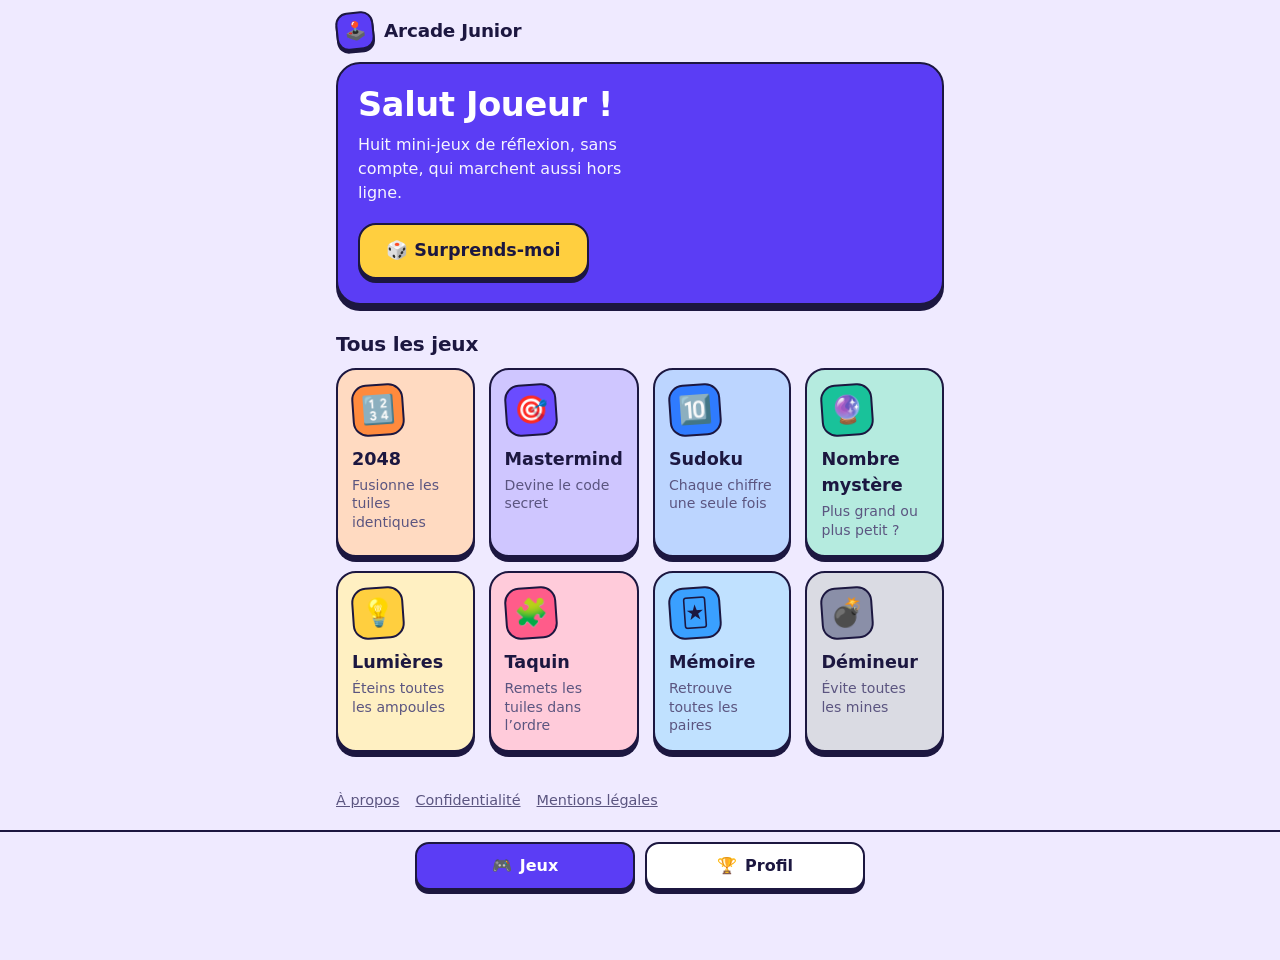
==== index.html @ b3944a96 "init" ====
<!doctype html>
<html lang="fr">
<head>
  <meta charset="utf-8">
  <meta name="viewport" content="width=device-width, initial-scale=1, viewport-fit=cover">
  <title>Arcade Junior - mini-jeux de réflexion</title>
  <meta name="description" content="Arcade Junior : 2048, Mastermind, Sudoku, Démineur et d'autres mini-jeux de réflexion à jouer sur téléphone, sans compte, sans pub et hors ligne.">
  <meta http-equiv="Content-Security-Policy" content="default-src 'self'; img-src 'self' data:; base-uri 'none'; form-action 'none'; object-src 'none'">
  <meta name="theme-color" content="#efeaff" media="(prefers-color-scheme: light)">
  <meta name="theme-color" content="#15122a" media="(prefers-color-scheme: dark)">
  <meta name="apple-mobile-web-app-capable" content="yes">
  <meta name="apple-mobile-web-app-title" content="Arcade Junior">
  <meta property="og:title" content="Arcade Junior">
  <meta property="og:description" content="Mini-jeux de réflexion à jouer sur téléphone, sans compte et hors ligne.">
  <meta property="og:type" content="website">
  <link rel="manifest" href="manifest.webmanifest">
  <link rel="icon" href="icons/icon.svg" type="image/svg+xml">
  <link rel="apple-touch-icon" href="icons/apple-touch-icon.png">
  <link rel="stylesheet" href="css/style.css">
  <script src="js/theme.js"></script>
</head>
<body>
  <header class="site-header">
    <a class="brand" href="#/" aria-label="Arcade Junior, accueil">
      <span class="brand-mark" aria-hidden="true">🕹️</span>
      <span>Arcade Junior</span>
    </a>
  </header>

  <main id="app" tabindex="-1">
    <noscript><p class="noscript">Arcade Junior a besoin de JavaScript pour fonctionner.</p></noscript>
  </main>

  <footer class="site-footer">
    <ul>
      <li><a href="about.html">À propos</a></li>
      <li><a href="privacy.html">Confidentialité</a></li>
      <li><a href="legal.html">Mentions légales</a></li>
    </ul>
    <p>Sans compte, sans pub, sans suivi. Licence MIT.</p>
  </footer>

  <nav class="tabbar" aria-label="Navigation principale">
    <a href="#/" data-tab="jeux"><span aria-hidden="true">🎮</span> Jeux</a>
    <a href="#/profil" data-tab="profil"><span aria-hidden="true">🏆</span> Profil</a>
  </nav>

  <script type="module" src="js/app.js"></script>
</body>
</html>
---- css/style.css ----
/* Arcade Junior — boîte de jeux de poche.
   Parti pris : tuiles « jouet » aux contours épais et à l'ombre pleine décalée, qui s'enfoncent quand on appuie.
   Chaque jeu porte sa couleur (--c). Polices système uniquement : aucune requête externe. */

:root {
  --bg: #efeaff;
  --surface: #ffffff;
  --surface-2: #e4ddff;
  --ink: #1c1740;
  --muted: #5b5580;
  --line: #1c1740;
  --grape: #5b3df5;
  --on-grape: #ffffff;
  --danger: #e5384f;
  --sun: #ffcf3f;
  --good: #19a97f;
  --shadow: 0 4px 0 var(--line);
  --radius: 16px;
  --font: ui-rounded, "SF Pro Rounded", "Nunito", "Segoe UI Variable Display", "Trebuchet MS", system-ui, sans-serif;
  --board: min(calc(100vw - 32px), 440px);
  color-scheme: light;
}

@media (prefers-color-scheme: dark) {
  :root:not([data-theme="light"]) {
    --bg: #15122a;
    --surface: #221d44;
    --surface-2: #2d2758;
    --ink: #f4f1ff;
    --muted: #a9a3cf;
    --line: #07061a;
    --grape: #8a72ff;
    --on-grape: #120d36;
    --danger: #ff6b7f;
    color-scheme: dark;
  }
}
:root[data-theme="dark"] {
  --bg: #15122a;
  --surface: #221d44;
  --surface-2: #2d2758;
  --ink: #f4f1ff;
  --muted: #a9a3cf;
  --line: #07061a;
  --grape: #8a72ff;
  --on-grape: #120d36;
  --danger: #ff6b7f;
  color-scheme: dark;
}

*, *::before, *::after { box-sizing: border-box; }
html { -webkit-text-size-adjust: 100%; }
body {
  margin: 0;
  min-height: 100vh;
  min-height: 100dvh;
  background: var(--bg);
  color: var(--ink);
  font: 500 1rem/1.5 var(--font);
  -webkit-tap-highlight-color: transparent;
  padding-bottom: calc(76px + env(safe-area-inset-bottom));
}
h1, h2, h3 { font-weight: 800; line-height: 1.15; letter-spacing: -0.01em; margin: 0; }
h1 { font-size: 1.9rem; }
h2 { font-size: 1.25rem; }
p { margin: 0 0 0.75rem; }
a { color: inherit; }
button { font: inherit; color: inherit; cursor: pointer; touch-action: manipulation; }
button:disabled { opacity: 0.45; cursor: default; }
:focus-visible { outline: 3px solid var(--grape); outline-offset: 2px; }
.muted { color: var(--muted); }
[hidden] { display: none !important; }

main { width: min(100%, 640px); margin: 0 auto; padding: 8px 16px 24px; display: grid; gap: 28px; }

/* ---------- Entête, pied de page, barre d'onglets ---------- */

.site-header { width: min(100%, 640px); margin: 0 auto; padding: calc(12px + env(safe-area-inset-top)) 16px 4px; display: flex; align-items: center; justify-content: space-between; gap: 12px; }
.brand { display: inline-flex; align-items: center; gap: 10px; text-decoration: none; font-weight: 800; font-size: 1.15rem; letter-spacing: -0.01em; }
.brand-mark { display: grid; place-items: center; width: 38px; height: 38px; border: 2.5px solid var(--line); border-radius: 12px; background: var(--grape); color: var(--on-grape); box-shadow: 0 3px 0 var(--line); font-size: 1.1rem; transform: rotate(-6deg); }
.back-link { font-weight: 700; text-decoration: none; padding: 8px 4px; }

.site-footer { width: min(100%, 640px); margin: 0 auto; padding: 8px 16px 24px; color: var(--muted); font-size: 0.9rem; }
.site-footer ul { list-style: none; margin: 0 0 8px; padding: 0; display: flex; flex-wrap: wrap; gap: 4px 16px; }
.site-footer a { padding: 6px 0; display: inline-block; }

.tabbar { position: fixed; left: 0; right: 0; bottom: 0; z-index: 5; display: flex; justify-content: center; gap: 10px; padding: 10px 16px calc(10px + env(safe-area-inset-bottom)); background: var(--bg); border-top: 2.5px solid var(--line); }
.tabbar a { flex: 1; max-width: 220px; display: flex; align-items: center; justify-content: center; gap: 8px; padding: 10px 12px; border: 2.5px solid var(--line); border-radius: 14px; background: var(--surface); box-shadow: var(--shadow); font-weight: 800; text-decoration: none; transition: transform 0.08s, box-shadow 0.08s; }
.tabbar a.on { background: var(--grape); color: var(--on-grape); }
.tabbar a:active { transform: translateY(4px); box-shadow: 0 0 0 var(--line); }

body.playing { padding-bottom: 24px; }
body.playing .site-header, body.playing .site-footer, body.playing .tabbar { display: none; }
body.playing main { padding-top: 0; }

/* ---------- Boutons ---------- */

.btn { display: inline-flex; align-items: center; justify-content: center; gap: 8px; min-height: 46px; padding: 10px 18px; border: 2.5px solid var(--line); border-radius: 14px; background: var(--surface); color: var(--ink); font-weight: 800; text-decoration: none; box-shadow: var(--shadow); transition: transform 0.08s, box-shadow 0.08s; }
.btn:active:not(:disabled) { transform: translateY(4px); box-shadow: 0 0 0 var(--line); }
.btn-primary { background: var(--grape); color: var(--on-grape); }
.btn-danger { background: var(--danger); color: #fff; }
:root[data-theme="dark"] .btn-danger { color: #1d0610; }
.btn-big { min-height: 56px; padding: 12px 26px; font-size: 1.1rem; border-radius: 18px; }
.btn-row { display: flex; flex-wrap: wrap; gap: 10px; margin-top: 14px; }
.icon-btn { display: grid; place-items: center; width: 44px; height: 44px; flex: none; border: 2.5px solid var(--line); border-radius: 12px; background: var(--surface); box-shadow: 0 3px 0 var(--line); font-size: 1.15rem; font-weight: 800; text-decoration: none; transition: transform 0.08s, box-shadow 0.08s; }
.icon-btn:active { transform: translateY(3px); box-shadow: none; }

.notice { margin: 0; padding: 12px 14px; border: 2.5px solid var(--line); border-radius: var(--radius); background: var(--sun); color: #1c1740; font-weight: 700; }

.section-head { display: flex; align-items: baseline; justify-content: space-between; gap: 12px; margin-bottom: 12px; }

/* ---------- Accueil ---------- */

.hero { padding: 22px 20px 24px; border: 2.5px solid var(--line); border-radius: 24px; background: var(--grape); color: var(--on-grape); box-shadow: 0 6px 0 var(--line); }
.hero h1 { font-size: 2.1rem; margin-bottom: 8px; }
.hero p { max-width: 30ch; margin-bottom: 18px; opacity: 0.95; }
.hero .btn-primary { background: var(--sun); color: #1c1740; }

.games { display: grid; grid-template-columns: repeat(2, 1fr); gap: 14px; }
.game-card { position: relative; display: flex; flex-direction: column; align-items: flex-start; gap: 4px; padding: 14px 14px 16px; min-height: 148px; text-align: left; border: 2.5px solid var(--line); border-radius: 20px; background: color-mix(in srgb, var(--c) 32%, var(--surface)); box-shadow: 0 5px 0 var(--line); transition: transform 0.08s, box-shadow 0.08s; }
.game-card:active { transform: translateY(5px); box-shadow: 0 0 0 var(--line); }
.game-emoji { display: grid; place-items: center; width: 52px; height: 52px; margin-bottom: 6px; border: 2.5px solid var(--line); border-radius: 15px; background: var(--c); font-size: 1.7rem; transform: rotate(-4deg); }
.game-card strong { font-size: 1.1rem; font-weight: 800; }
.game-tag { font-size: 0.88rem; line-height: 1.3; color: var(--muted); }
.game-badge { position: absolute; top: 10px; right: 10px; padding: 2px 9px; border: 2px solid var(--line); border-radius: 99px; background: var(--surface); font-size: 0.75rem; font-weight: 800; }

.sessions { list-style: none; margin: 0; padding: 0; display: grid; gap: 12px; }
.session { display: flex; align-items: stretch; gap: 10px; }
.session-main { flex: 1; min-width: 0; display: flex; align-items: center; gap: 12px; padding: 10px 14px 10px 10px; border: 2.5px solid var(--line); border-radius: 18px; background: color-mix(in srgb, var(--c) 32%, var(--surface)); box-shadow: var(--shadow); text-decoration: none; transition: transform 0.08s, box-shadow 0.08s; }
.session-main:active { transform: translateY(4px); box-shadow: none; }
.session-emoji { display: grid; place-items: center; flex: none; width: 44px; height: 44px; border: 2.5px solid var(--line); border-radius: 13px; background: var(--c); font-size: 1.4rem; }
.session-text { display: flex; flex-direction: column; min-width: 0; line-height: 1.25; }
.session-text span { font-size: 0.85rem; color: var(--muted); }
.session-go { margin-left: auto; font-weight: 800; font-size: 0.9rem; }
.session > .icon-btn { align-self: center; }

/* ---------- Partie ---------- */

.topbar { position: sticky; top: 0; z-index: 4; display: flex; align-items: center; gap: 10px; margin: 0 -16px; padding: calc(10px + env(safe-area-inset-top)) 16px 10px; background: var(--bg); }
.topbar-title { flex: 1; min-width: 0; display: flex; flex-direction: column; line-height: 1.2; }
.topbar-title strong { font-size: 1.1rem; font-weight: 800; }
.topbar-title span { font-size: 0.82rem; color: var(--muted); }
.timer { font-variant-numeric: tabular-nums; font-weight: 800; padding: 6px 10px; border: 2.5px solid var(--line); border-radius: 12px; background: var(--surface); }
.stage { display: flex; flex-direction: column; align-items: center; gap: 14px; padding-top: 6px; }

.hud { width: var(--board); display: flex; align-items: stretch; justify-content: space-between; gap: 10px; }
.hud-item { flex: 1; display: flex; flex-direction: column; padding: 6px 12px; border: 2.5px solid var(--line); border-radius: 14px; background: var(--surface); box-shadow: 0 3px 0 var(--line); line-height: 1.2; }
.hud-item span { font-size: 0.78rem; color: var(--muted); font-weight: 700; }
.hud-item strong { font-size: 1.3rem; font-weight: 800; font-variant-numeric: tabular-nums; }
.hud .btn { flex: 1; min-height: 0; box-shadow: 0 3px 0 var(--line); }

.key { min-height: 52px; border: 2.5px solid var(--line); border-radius: 14px; background: var(--surface); box-shadow: var(--shadow); font-size: 1.3rem; font-weight: 800; transition: transform 0.08s, box-shadow 0.08s; }
.key:active { transform: translateY(4px); box-shadow: none; }
.key-ok { background: var(--grape); color: var(--on-grape); }

/* 2048 */
.g2048 { display: flex; flex-direction: column; align-items: center; gap: 14px; touch-action: none; user-select: none; -webkit-user-select: none; width: 100%; padding-bottom: 24px; }
.g2048-board { width: var(--board); aspect-ratio: 1; display: grid; grid-template-columns: repeat(var(--n), 1fr); gap: 8px; padding: 8px; border: 2.5px solid var(--line); border-radius: 18px; background: var(--surface-2); box-shadow: 0 5px 0 var(--line); }
.cell2048 { display: grid; place-items: center; border-radius: 10px; background: color-mix(in srgb, var(--ink) 10%, transparent); font-weight: 800; color: #1c1740; font-size: calc(var(--board) / var(--n) * 0.36); font-variant-numeric: tabular-nums; }
.cell2048[data-len="3"] { font-size: calc(var(--board) / var(--n) * 0.3); }
.cell2048[data-len="4"] { font-size: calc(var(--board) / var(--n) * 0.24); }
.cell2048[data-len="5"] { font-size: calc(var(--board) / var(--n) * 0.19); }
.cell2048.has { background: hsl(calc(36 + var(--lvl) * 27) 88% calc(76% - var(--lvl) * 3.2%)); border: 2px solid var(--line); }
.cell2048.has[data-hi] { color: #fff; }
.cell2048.new { animation: pop 0.18s ease-out; }
.cell2048.merged { animation: bump 0.18s ease-out; }
@keyframes pop { from { transform: scale(0.4); } to { transform: scale(1); } }
@keyframes bump { 50% { transform: scale(1.14); } }

/* Mastermind */
.mm { width: min(100%, 440px); display: flex; flex-direction: column; gap: 12px; padding-bottom: 16px; }
.mm-board { display: flex; flex-direction: column; gap: 6px; max-height: calc(100dvh - 300px); min-height: 220px; overflow-y: auto; padding: 8px; border: 2.5px solid var(--line); border-radius: 18px; background: var(--surface-2); }
.mm-row { display: flex; align-items: center; justify-content: space-between; gap: 10px; padding: 4px 8px; border-radius: 12px; }
.mm-row.current { background: var(--surface); outline: 2.5px solid var(--line); }
.mm-secret { padding-bottom: 8px; margin-bottom: 4px; border-bottom: 2.5px dashed var(--muted); border-radius: 0; }
.mm-pegs { display: flex; gap: 8px; }
.peg, .peg-btn { display: grid; place-items: center; width: 38px; height: 38px; padding: 0; border: 2.5px solid var(--line); border-radius: 50%; font-size: 1.05rem; font-weight: 800; color: #1c1740; background: var(--surface); }
.peg.empty, .peg-btn.empty { background: transparent; border-style: dashed; border-color: var(--muted); }
.peg.hidden { background: var(--ink); color: var(--bg); border-color: var(--line); }
.mm-palette { display: flex; flex-wrap: wrap; justify-content: center; gap: 10px; }
.mm-palette .peg-btn { width: 48px; height: 48px; box-shadow: 0 3px 0 var(--line); font-size: 1.25rem; transition: transform 0.08s, box-shadow 0.08s; }
.mm-palette .peg-btn:active { transform: translateY(3px); box-shadow: none; }
.mm-actions { display: flex; gap: 10px; }
.mm-actions .btn-primary { flex: 1; }
.mm-fb { display: grid; grid-template-columns: repeat(var(--cols), 11px); gap: 4px; }
.mm-fb-spacer { width: 1px; }
.mm-fb i { width: 11px; height: 11px; border-radius: 50%; border: 2px solid var(--muted); }
.mm-fb i.b { background: var(--ink); border-color: var(--ink); }
.mm-fb i.w { background: transparent; border-color: var(--ink); }
.c0 { background: #ff5a5a; } .c1 { background: #ffb938; } .c2 { background: #3ad67c; } .c3 { background: #3aa4ff; }
.c4 { background: #b66bff; } .c5 { background: #ff7fc0; } .c6 { background: #2fdbdb; } .c7 { background: #b8916a; }

/* Nombre mystère */
.nb { width: min(100%, 360px); display: flex; flex-direction: column; align-items: center; gap: 12px; padding-bottom: 16px; }
.nb-range { text-align: center; line-height: 1.3; }
.nb-range span { display: block; color: var(--muted); font-size: 0.9rem; }
.nb-range strong { font-size: 1.5rem; font-weight: 800; }
.nb-tries { display: flex; flex-wrap: wrap; justify-content: center; gap: 6px; }
.nb-tries i { width: 14px; height: 14px; border-radius: 50%; border: 2.5px solid var(--line); background: var(--sun); }
.nb-tries i.used { background: transparent; border-style: dashed; border-color: var(--muted); }
.nb-display { width: 100%; padding: 8px; text-align: center; font-size: 3.2rem; font-weight: 800; line-height: 1.1; font-variant-numeric: tabular-nums; border: 2.5px solid var(--line); border-radius: 18px; background: var(--surface); box-shadow: 0 5px 0 var(--line); }
.nb-display.empty { color: var(--muted); }
.nb-history { list-style: none; margin: 0; padding: 0; width: 100%; display: grid; gap: 6px; max-height: 130px; overflow-y: auto; }
.nb-history li { display: flex; justify-content: space-between; align-items: center; padding: 6px 12px; border: 2.5px solid var(--line); border-radius: 12px; background: var(--surface); font-weight: 700; }
.nb-history li.hit { background: var(--sun); color: #1c1740; }
.nb-pad { width: 100%; display: grid; grid-template-columns: repeat(3, 1fr); gap: 10px; }

/* Lumières */
.lo { display: flex; flex-direction: column; align-items: center; gap: 14px; width: 100%; padding-bottom: 24px; }
.lo-board { width: var(--board); aspect-ratio: 1; display: grid; grid-template-columns: repeat(var(--n), 1fr); gap: 8px; padding: 10px; border: 2.5px solid var(--line); border-radius: 18px; background: #261f52; box-shadow: 0 5px 0 var(--line); }
.bulb { border: 2.5px solid #0c0a22; border-radius: 50%; background: #3a3170; padding: 0; transition: background 0.12s, box-shadow 0.12s, transform 0.08s; }
.bulb:active { transform: scale(0.92); }
.bulb.on { background: var(--sun); border-color: #1c1740; box-shadow: 0 0 14px 2px rgba(255, 207, 63, 0.75); }

/* Taquin */
.tq { display: flex; flex-direction: column; align-items: center; gap: 14px; width: 100%; padding-bottom: 24px; }
.tq-board { position: relative; width: var(--board); aspect-ratio: 1; border: 2.5px solid var(--line); border-radius: 18px; background: var(--surface-2); box-shadow: 0 5px 0 var(--line); overflow: hidden; }
.tq-tile { position: absolute; left: 0; top: 0; width: calc(100% / var(--n)); height: calc(100% / var(--n)); padding: 0; border: 0; background: transparent; transform: translate(calc(var(--x) * 100%), calc(var(--y) * 100%)); transition: transform 0.14s ease-out; font-size: calc(var(--board) / var(--n) * 0.38); font-weight: 800; color: #1c1740; }
.tq-tile::before { content: ""; position: absolute; inset: 3px; z-index: -1; border: 2.5px solid var(--line); border-radius: 12px; background: hsl(var(--hue) 85% 72%); box-shadow: 0 3px 0 var(--line); }
.tq-tile { z-index: 0; isolation: isolate; }

/* Mémoire */
.mem { display: flex; flex-direction: column; align-items: center; gap: 14px; width: 100%; padding-bottom: 24px; }
.mem-board { width: var(--board); display: grid; grid-template-columns: repeat(var(--cols), 1fr); gap: 8px; perspective: 800px; }
.mem-card { position: relative; aspect-ratio: 1; padding: 0; border: 0; background: transparent; transform-style: preserve-3d; transition: transform 0.3s; }
.mem-card.up { transform: rotateY(180deg); }
.face { position: absolute; inset: 0; display: grid; place-items: center; border: 2.5px solid var(--line); border-radius: 14px; backface-visibility: hidden; -webkit-backface-visibility: hidden; font-size: calc(var(--board) / var(--cols) * 0.5); font-weight: 800; }
.face.front { background: var(--grape); color: var(--on-grape); box-shadow: 0 4px 0 var(--line); }
.face.back { background: var(--surface); transform: rotateY(180deg); }
.mem-card.matched .face.back { background: color-mix(in srgb, var(--good) 35%, var(--surface)); }

/* Démineur */
.ms { display: flex; flex-direction: column; align-items: center; gap: 14px; width: 100%; padding-bottom: 24px; }
.ms-board { width: var(--board); display: grid; grid-template-columns: repeat(var(--cols), 1fr); gap: 2px; padding: 4px; border: 2.5px solid var(--line); border-radius: 14px; background: var(--line); touch-action: manipulation; user-select: none; -webkit-user-select: none; -webkit-touch-callout: none; }
.ms-cell { aspect-ratio: 1; display: grid; place-items: center; padding: 0; border: 0; border-radius: 5px; background: var(--grape); color: #1c1740; font-size: calc(var(--board) / var(--cols) * 0.55); font-weight: 800; line-height: 1; }
.ms-cell.open { background: var(--surface); }
.ms-cell.flag { background: color-mix(in srgb, var(--sun) 70%, var(--grape)); }
.ms-cell.mine { background: var(--surface-2); }
.ms-cell.boom { background: var(--danger); }
.ms-cell.n1 { color: #2f6bff; } .ms-cell.n2 { color: #15935f; } .ms-cell.n3 { color: #e5384f; } .ms-cell.n4 { color: #7a3df5; }
.ms-cell.n5 { color: #b35a00; } .ms-cell.n6 { color: #0f8f9c; } .ms-cell.n7 { color: var(--ink); } .ms-cell.n8 { color: var(--muted); }
:root[data-theme="dark"] .ms-cell.n1 { color: #7ea6ff; }
:root[data-theme="dark"] .ms-cell.n2 { color: #4fe0a4; }
:root[data-theme="dark"] .ms-cell.n3 { color: #ff7f90; }
:root[data-theme="dark"] .ms-cell.n4 { color: #b79bff; }
:root[data-theme="dark"] .ms-cell.n5 { color: #ffb25c; }
:root[data-theme="dark"] .ms-cell.n6 { color: #5fd9e6; }

/* Sudoku */
.sd { display: flex; flex-direction: column; align-items: center; gap: 14px; width: 100%; padding-bottom: 24px; }
.sd-board { width: var(--board); aspect-ratio: 1; display: grid; grid-template-columns: repeat(var(--n), 1fr); border: 3px solid var(--line); border-radius: 10px; background: var(--surface); overflow: hidden; }
.sd-cell { display: grid; place-items: center; padding: 0; border: 0; border-right: 1px solid color-mix(in srgb, var(--ink) 25%, transparent); border-bottom: 1px solid color-mix(in srgb, var(--ink) 25%, transparent); border-radius: 0; background: transparent; font-size: calc(var(--board) / var(--n) * 0.52); font-weight: 700; color: var(--grape); }
.sd-cell.bx-r { border-right: 3px solid var(--line); }
.sd-cell.bx-b { border-bottom: 3px solid var(--line); }
.sd-cell.given { color: var(--ink); font-weight: 800; background: color-mix(in srgb, var(--ink) 7%, transparent); }
.sd-cell.peer { background: color-mix(in srgb, var(--grape) 14%, transparent); }
.sd-cell.same { background: color-mix(in srgb, var(--sun) 55%, transparent); }
.sd-cell.sel { background: var(--sun); color: #1c1740; }
.sd-cell.bad { color: var(--danger); background: color-mix(in srgb, var(--danger) 18%, transparent); }
.sd-pad { width: var(--board); display: grid; grid-template-columns: repeat(auto-fill, minmax(56px, 1fr)); gap: 10px; }

/* ---------- Boîtes de dialogue ---------- */

dialog.sheet { width: min(100%, 520px); max-width: 100%; margin: auto auto 0; padding: 0; border: 0; background: transparent; color: var(--ink); overflow: visible; }
dialog.sheet::backdrop { background: rgba(10, 8, 30, 0.6); }
.sheet-inner { max-height: 88dvh; overflow-y: auto; padding: 20px 18px calc(18px + env(safe-area-inset-bottom)); border: 2.5px solid var(--line); border-bottom: 0; border-radius: 26px 26px 0 0; background: var(--bg); animation: rise 0.2s ease-out; }
@keyframes rise { from { transform: translateY(40px); opacity: 0; } }
.sheet-inner h2 { margin-bottom: 10px; font-size: 1.4rem; }
.sheet-body { margin-bottom: 14px; }
.sheet-actions { display: flex; gap: 10px; }
.sheet-actions .btn { flex: 1; }
.choices { display: grid; gap: 10px; margin-top: 12px; }
.choice { display: flex; flex-direction: column; align-items: flex-start; gap: 0; padding: 10px 14px; text-align: left; border: 2.5px solid var(--line); border-radius: 14px; background: color-mix(in srgb, var(--c, var(--grape)) 28%, var(--surface)); box-shadow: 0 4px 0 var(--line); transition: transform 0.08s, box-shadow 0.08s; }
.choice:active { transform: translateY(4px); box-shadow: none; }
.choice span { font-size: 0.88rem; color: var(--muted); }
.choice-random { background: var(--surface); border-style: dashed; }
.choice-danger { --c: var(--danger); }
.result-line { font-weight: 700; margin-bottom: 4px; }
.result-score { font-size: 2.2rem; font-weight: 800; line-height: 1.1; margin-bottom: 4px; }
.result-best { font-weight: 800; color: var(--good); }
.field { display: grid; gap: 6px; font-weight: 700; margin-bottom: 14px; }
.input { width: 100%; min-height: 46px; padding: 8px 12px; border: 2.5px solid var(--line); border-radius: 12px; background: var(--surface); color: var(--ink); font: inherit; font-weight: 700; }
.avatars { display: grid; grid-template-columns: repeat(6, 1fr); gap: 8px; }
.avatar-opt { aspect-ratio: 1; border: 2.5px solid var(--line); border-radius: 12px; background: var(--surface); font-size: 1.5rem; padding: 0; }
.avatar-opt.on { background: var(--sun); box-shadow: 0 3px 0 var(--line); }

#toast { position: fixed; left: 50%; bottom: calc(92px + env(safe-area-inset-bottom)); z-index: 50; max-width: min(92vw, 420px); padding: 12px 16px; border: 2.5px solid var(--line); border-radius: 14px; background: var(--ink); color: var(--bg); font-weight: 700; text-align: center; opacity: 0; pointer-events: none; transform: translate(-50%, 12px); transition: opacity 0.2s, transform 0.2s; }
#toast.show { opacity: 1; transform: translate(-50%, 0); }
body.playing #toast { bottom: calc(24px + env(safe-area-inset-bottom)); }

/* ---------- Profil ---------- */

.profile-head { display: flex; align-items: center; gap: 14px; }
.profile-head > div:nth-child(2) { flex: 1; min-width: 0; }
.profile-head h1 { overflow-wrap: anywhere; }
.profile-head p { margin: 0; font-size: 0.9rem; }
.avatar { display: grid; place-items: center; width: 68px; height: 68px; flex: none; border: 2.5px solid var(--line); border-radius: 20px; background: var(--sun); box-shadow: 0 4px 0 var(--line); font-size: 2.2rem; transform: rotate(-4deg); }
.tiles { display: grid; grid-template-columns: repeat(2, 1fr); gap: 12px; }
.tile { display: flex; flex-direction: column; padding: 12px 14px; border: 2.5px solid var(--line); border-radius: 16px; background: var(--surface); box-shadow: 0 4px 0 var(--line); line-height: 1.2; }
.tile strong { font-size: 1.8rem; font-weight: 800; font-variant-numeric: tabular-nums; }
.tile span { color: var(--muted); font-size: 0.9rem; font-weight: 600; }
.stats { list-style: none; margin: 0; padding: 0; display: grid; gap: 10px; }
.stat { padding: 12px 14px; border: 2.5px solid var(--line); border-radius: 16px; background: color-mix(in srgb, var(--c) 22%, var(--surface)); }
.stat-head { display: flex; flex-wrap: wrap; align-items: baseline; justify-content: space-between; gap: 2px 12px; }
.stat-head span { font-size: 0.85rem; }
.bests { list-style: none; margin: 8px 0 0; padding: 0; display: flex; flex-wrap: wrap; gap: 6px; }
.bests li { display: flex; gap: 8px; padding: 2px 10px; border: 2px solid var(--line); border-radius: 99px; background: var(--surface); font-size: 0.85rem; }
.badges { list-style: none; margin: 0; padding: 0; display: grid; grid-template-columns: repeat(2, 1fr); gap: 10px; }
.badges li { display: flex; align-items: center; gap: 10px; padding: 10px 12px; border: 2.5px dashed var(--muted); border-radius: 14px; font-size: 0.9rem; font-weight: 700; line-height: 1.25; color: var(--muted); filter: grayscale(1); opacity: 0.7; }
.badges li.on { border: 2.5px solid var(--line); background: var(--surface); color: var(--ink); filter: none; opacity: 1; box-shadow: 0 3px 0 var(--line); }
.badges li span:first-child { font-size: 1.5rem; }
.setting { display: flex; align-items: center; justify-content: space-between; gap: 12px; padding: 8px 0; font-weight: 700; }
.seg { display: inline-flex; border: 2.5px solid var(--line); border-radius: 12px; overflow: hidden; background: var(--surface); }
.seg button { min-height: 40px; padding: 6px 14px; border: 0; background: transparent; font-weight: 700; }
.seg button + button { border-left: 2.5px solid var(--line); }
.seg button.on { background: var(--grape); color: var(--on-grape); }
.meter { height: 18px; border: 2.5px solid var(--line); border-radius: 99px; background: var(--surface); overflow: hidden; margin: 10px 0 6px; }
.meter-fill { width: var(--w); height: 100%; background: var(--good); border-right: 2.5px solid var(--line); }
.meter-legend { display: flex; flex-wrap: wrap; justify-content: space-between; gap: 2px 12px; font-size: 0.85rem; font-weight: 700; }

/* ---------- Pages de texte (à propos, confidentialité, mentions) ---------- */

.prose { display: block; font-size: 1.02rem; padding-bottom: 32px; }
.prose h1 { margin: 8px 0 16px; }
.prose h2 { margin: 28px 0 8px; }
.prose ul { padding-left: 1.2rem; margin: 0 0 0.75rem; }
.prose li { margin-bottom: 4px; }
.prose table { width: 100%; border-collapse: collapse; margin: 8px 0 16px; font-size: 0.92rem; }
.prose th, .prose td { text-align: left; vertical-align: top; padding: 8px 10px; border: 2px solid var(--line); }
.prose th { background: var(--surface-2); }
.prose code { padding: 1px 6px; border-radius: 6px; background: var(--surface-2); font-size: 0.9em; }
.prose .updated { color: var(--muted); font-size: 0.9rem; }

.noscript { margin: 16px; padding: 14px; border: 2.5px solid var(--line); border-radius: 14px; background: var(--sun); color: #1c1740; font-weight: 700; }

@media (min-width: 640px) {
  .games { grid-template-columns: repeat(4, 1fr); }
  .tiles { grid-template-columns: repeat(4, 1fr); }
  dialog.sheet { margin: auto; }
  .sheet-inner { border-bottom: 2.5px solid var(--line); border-radius: 26px; }
}

@media (prefers-reduced-motion: reduce) {
  *, *::before, *::after { animation: none !important; transition: none !important; }
}
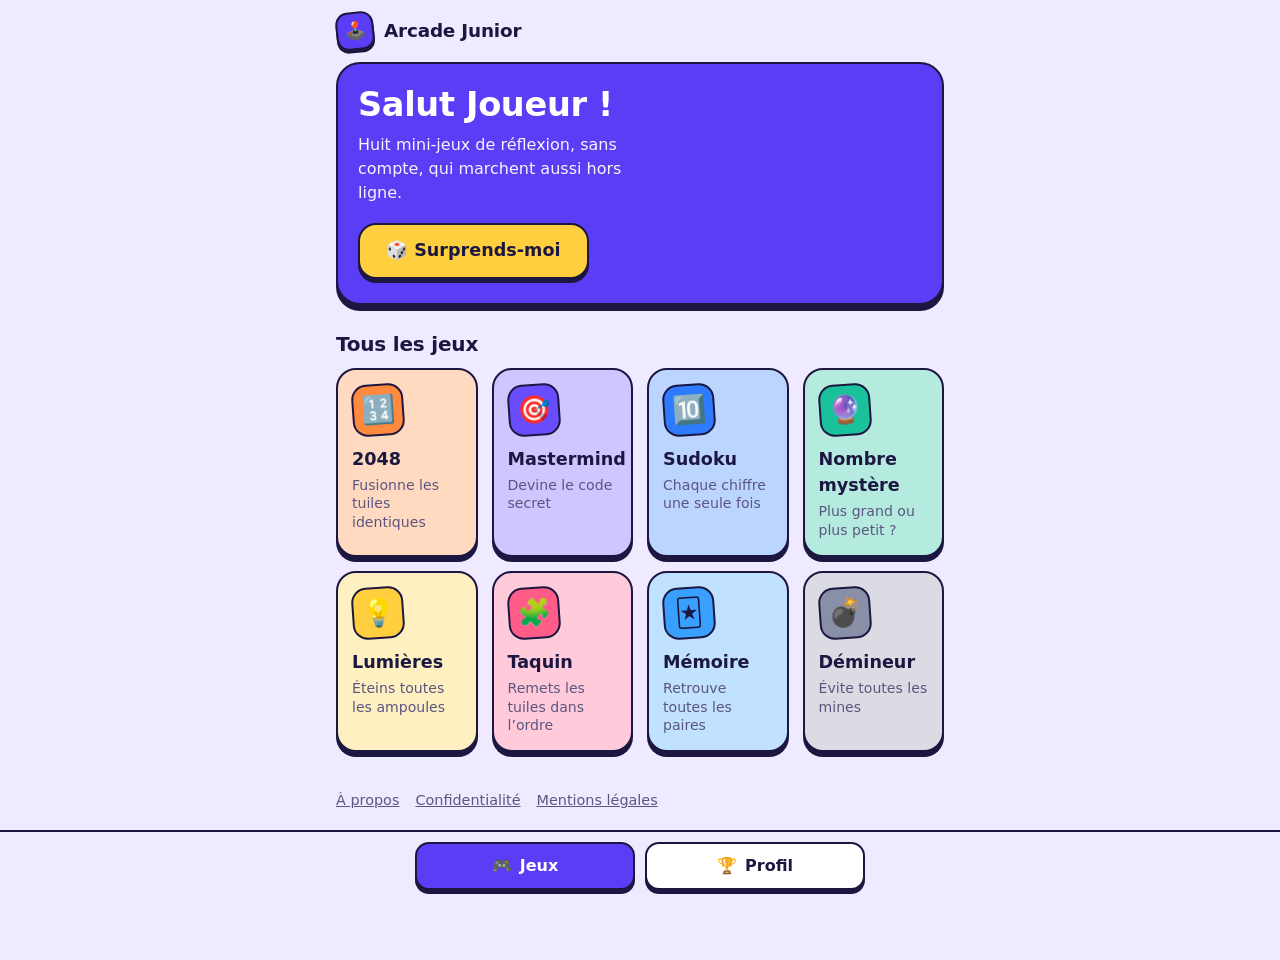
==== commit 453a28f6: "feat and fix global" ====
--- a/index.html
+++ b/index.html
@@ -13,6 +13,9 @@
   <meta property="og:title" content="Arcade Junior">
   <meta property="og:description" content="Mini-jeux de réflexion à jouer sur téléphone, sans compte et hors ligne.">
   <meta property="og:type" content="website">
+  <meta property="og:url" content="https://arcade.hugo-lembrez.fr/">
+  <meta property="og:image" content="https://arcade.hugo-lembrez.fr/icons/icon-512.png">
+  <link rel="canonical" href="https://arcade.hugo-lembrez.fr/">
   <link rel="manifest" href="manifest.webmanifest">
   <link rel="icon" href="icons/icon.svg" type="image/svg+xml">
   <link rel="apple-touch-icon" href="icons/apple-touch-icon.png">
--- a/css/style.css
+++ b/css/style.css
@@ -116,7 +116,7 @@
 .hero p { max-width: 30ch; margin-bottom: 18px; opacity: 0.95; }
 .hero .btn-primary { background: var(--sun); color: #1c1740; }
 
-.games { display: grid; grid-template-columns: repeat(2, 1fr); gap: 14px; }
+.games { display: grid; grid-template-columns: repeat(2, minmax(0, 1fr)); gap: 14px; }
 .game-card { position: relative; display: flex; flex-direction: column; align-items: flex-start; gap: 4px; padding: 14px 14px 16px; min-height: 148px; text-align: left; border: 2.5px solid var(--line); border-radius: 20px; background: color-mix(in srgb, var(--c) 32%, var(--surface)); box-shadow: 0 5px 0 var(--line); transition: transform 0.08s, box-shadow 0.08s; }
 .game-card:active { transform: translateY(5px); box-shadow: 0 0 0 var(--line); }
 .game-emoji { display: grid; place-items: center; width: 52px; height: 52px; margin-bottom: 6px; border: 2.5px solid var(--line); border-radius: 15px; background: var(--c); font-size: 1.7rem; transform: rotate(-4deg); }
@@ -155,11 +155,12 @@
 
 /* 2048 */
 .g2048 { display: flex; flex-direction: column; align-items: center; gap: 14px; touch-action: none; user-select: none; -webkit-user-select: none; width: 100%; padding-bottom: 24px; }
-.g2048-board { width: var(--board); aspect-ratio: 1; display: grid; grid-template-columns: repeat(var(--n), 1fr); gap: 8px; padding: 8px; border: 2.5px solid var(--line); border-radius: 18px; background: var(--surface-2); box-shadow: 0 5px 0 var(--line); }
-.cell2048 { display: grid; place-items: center; border-radius: 10px; background: color-mix(in srgb, var(--ink) 10%, transparent); font-weight: 800; color: #1c1740; font-size: calc(var(--board) / var(--n) * 0.36); font-variant-numeric: tabular-nums; }
+.g2048-board { width: var(--board); aspect-ratio: 1; display: grid; grid-template-columns: repeat(var(--n), minmax(0, 1fr)); grid-template-rows: repeat(var(--n), minmax(0, 1fr)); gap: 8px; padding: 8px; border: 2.5px solid var(--line); border-radius: 18px; background: var(--surface-2); box-shadow: 0 5px 0 var(--line); }
+.cell2048 { min-width: 0; min-height: 0; overflow: hidden; display: grid; place-items: center; border-radius: 10px; background: color-mix(in srgb, var(--ink) 10%, transparent); font-weight: 800; color: #1c1740; font-size: calc(var(--board) / var(--n) * 0.36); font-variant-numeric: tabular-nums; }
 .cell2048[data-len="3"] { font-size: calc(var(--board) / var(--n) * 0.3); }
 .cell2048[data-len="4"] { font-size: calc(var(--board) / var(--n) * 0.24); }
 .cell2048[data-len="5"] { font-size: calc(var(--board) / var(--n) * 0.19); }
+.cell2048[data-len="6"] { font-size: calc(var(--board) / var(--n) * 0.15); }
 .cell2048.has { background: hsl(calc(36 + var(--lvl) * 27) 88% calc(76% - var(--lvl) * 3.2%)); border: 2px solid var(--line); }
 .cell2048.has[data-hi] { color: #fff; }
 .cell2048.new { animation: pop 0.18s ease-out; }
@@ -174,11 +175,12 @@
 .mm-row.current { background: var(--surface); outline: 2.5px solid var(--line); }
 .mm-secret { padding-bottom: 8px; margin-bottom: 4px; border-bottom: 2.5px dashed var(--muted); border-radius: 0; }
 .mm-pegs { display: flex; gap: 8px; }
-.peg, .peg-btn { display: grid; place-items: center; width: 38px; height: 38px; padding: 0; border: 2.5px solid var(--line); border-radius: 50%; font-size: 1.05rem; font-weight: 800; color: #1c1740; background: var(--surface); }
+.peg, .peg-btn { display: grid; place-items: center; width: 38px; height: 38px; padding: 0; border: 2.5px solid var(--line); border-radius: 50%; color: #1c1740; background: var(--surface); }
+.peg svg, .peg-btn svg { width: 62%; height: 62%; display: block; fill: currentColor; pointer-events: none; }
 .peg.empty, .peg-btn.empty { background: transparent; border-style: dashed; border-color: var(--muted); }
-.peg.hidden { background: var(--ink); color: var(--bg); border-color: var(--line); }
+.peg.hidden { background: var(--ink); color: var(--bg); border-color: var(--line); font-weight: 800; }
 .mm-palette { display: flex; flex-wrap: wrap; justify-content: center; gap: 10px; }
-.mm-palette .peg-btn { width: 48px; height: 48px; box-shadow: 0 3px 0 var(--line); font-size: 1.25rem; transition: transform 0.08s, box-shadow 0.08s; }
+.mm-palette .peg-btn { width: 48px; height: 48px; box-shadow: 0 3px 0 var(--line); transition: transform 0.08s, box-shadow 0.08s; }
 .mm-palette .peg-btn:active { transform: translateY(3px); box-shadow: none; }
 .mm-actions { display: flex; gap: 10px; }
 .mm-actions .btn-primary { flex: 1; }
@@ -203,11 +205,11 @@
 .nb-history { list-style: none; margin: 0; padding: 0; width: 100%; display: grid; gap: 6px; max-height: 130px; overflow-y: auto; }
 .nb-history li { display: flex; justify-content: space-between; align-items: center; padding: 6px 12px; border: 2.5px solid var(--line); border-radius: 12px; background: var(--surface); font-weight: 700; }
 .nb-history li.hit { background: var(--sun); color: #1c1740; }
-.nb-pad { width: 100%; display: grid; grid-template-columns: repeat(3, 1fr); gap: 10px; }
+.nb-pad { width: 100%; display: grid; grid-template-columns: repeat(3, minmax(0, 1fr)); gap: 10px; }
 
 /* Lumières */
 .lo { display: flex; flex-direction: column; align-items: center; gap: 14px; width: 100%; padding-bottom: 24px; }
-.lo-board { width: var(--board); aspect-ratio: 1; display: grid; grid-template-columns: repeat(var(--n), 1fr); gap: 8px; padding: 10px; border: 2.5px solid var(--line); border-radius: 18px; background: #261f52; box-shadow: 0 5px 0 var(--line); }
+.lo-board { width: var(--board); aspect-ratio: 1; display: grid; grid-template-columns: repeat(var(--n), minmax(0, 1fr)); grid-template-rows: repeat(var(--n), minmax(0, 1fr)); gap: 8px; padding: 10px; border: 2.5px solid var(--line); border-radius: 18px; background: #261f52; box-shadow: 0 5px 0 var(--line); }
 .bulb { border: 2.5px solid #0c0a22; border-radius: 50%; background: #3a3170; padding: 0; transition: background 0.12s, box-shadow 0.12s, transform 0.08s; }
 .bulb:active { transform: scale(0.92); }
 .bulb.on { background: var(--sun); border-color: #1c1740; box-shadow: 0 0 14px 2px rgba(255, 207, 63, 0.75); }
@@ -221,7 +223,7 @@
 
 /* Mémoire */
 .mem { display: flex; flex-direction: column; align-items: center; gap: 14px; width: 100%; padding-bottom: 24px; }
-.mem-board { width: var(--board); display: grid; grid-template-columns: repeat(var(--cols), 1fr); gap: 8px; perspective: 800px; }
+.mem-board { width: var(--board); display: grid; grid-template-columns: repeat(var(--cols), minmax(0, 1fr)); gap: 8px; perspective: 800px; }
 .mem-card { position: relative; aspect-ratio: 1; padding: 0; border: 0; background: transparent; transform-style: preserve-3d; transition: transform 0.3s; }
 .mem-card.up { transform: rotateY(180deg); }
 .face { position: absolute; inset: 0; display: grid; place-items: center; border: 2.5px solid var(--line); border-radius: 14px; backface-visibility: hidden; -webkit-backface-visibility: hidden; font-size: calc(var(--board) / var(--cols) * 0.5); font-weight: 800; }
@@ -231,7 +233,7 @@
 
 /* Démineur */
 .ms { display: flex; flex-direction: column; align-items: center; gap: 14px; width: 100%; padding-bottom: 24px; }
-.ms-board { width: var(--board); display: grid; grid-template-columns: repeat(var(--cols), 1fr); gap: 2px; padding: 4px; border: 2.5px solid var(--line); border-radius: 14px; background: var(--line); touch-action: manipulation; user-select: none; -webkit-user-select: none; -webkit-touch-callout: none; }
+.ms-board { width: var(--board); display: grid; grid-template-columns: repeat(var(--cols), minmax(0, 1fr)); gap: 2px; padding: 4px; border: 2.5px solid var(--line); border-radius: 14px; background: var(--line); touch-action: manipulation; user-select: none; -webkit-user-select: none; -webkit-touch-callout: none; }
 .ms-cell { aspect-ratio: 1; display: grid; place-items: center; padding: 0; border: 0; border-radius: 5px; background: var(--grape); color: #1c1740; font-size: calc(var(--board) / var(--cols) * 0.55); font-weight: 800; line-height: 1; }
 .ms-cell.open { background: var(--surface); }
 .ms-cell.flag { background: color-mix(in srgb, var(--sun) 70%, var(--grape)); }
@@ -248,7 +250,7 @@
 
 /* Sudoku */
 .sd { display: flex; flex-direction: column; align-items: center; gap: 14px; width: 100%; padding-bottom: 24px; }
-.sd-board { width: var(--board); aspect-ratio: 1; display: grid; grid-template-columns: repeat(var(--n), 1fr); border: 3px solid var(--line); border-radius: 10px; background: var(--surface); overflow: hidden; }
+.sd-board { width: var(--board); aspect-ratio: 1; display: grid; grid-template-columns: repeat(var(--n), minmax(0, 1fr)); grid-template-rows: repeat(var(--n), minmax(0, 1fr)); border: 3px solid var(--line); border-radius: 10px; background: var(--surface); overflow: hidden; }
 .sd-cell { display: grid; place-items: center; padding: 0; border: 0; border-right: 1px solid color-mix(in srgb, var(--ink) 25%, transparent); border-bottom: 1px solid color-mix(in srgb, var(--ink) 25%, transparent); border-radius: 0; background: transparent; font-size: calc(var(--board) / var(--n) * 0.52); font-weight: 700; color: var(--grape); }
 .sd-cell.bx-r { border-right: 3px solid var(--line); }
 .sd-cell.bx-b { border-bottom: 3px solid var(--line); }
@@ -275,12 +277,15 @@
 .choice span { font-size: 0.88rem; color: var(--muted); }
 .choice-random { background: var(--surface); border-style: dashed; }
 .choice-danger { --c: var(--danger); }
+.howto { margin: 0 0 4px; padding: 0; list-style: none; display: grid; gap: 8px; color: var(--muted); font-size: 0.95rem; line-height: 1.4; }
+.howto li { padding-left: 22px; position: relative; }
+.howto li::before { content: "•"; position: absolute; left: 6px; color: var(--ink); font-weight: 800; }
 .result-line { font-weight: 700; margin-bottom: 4px; }
 .result-score { font-size: 2.2rem; font-weight: 800; line-height: 1.1; margin-bottom: 4px; }
 .result-best { font-weight: 800; color: var(--good); }
 .field { display: grid; gap: 6px; font-weight: 700; margin-bottom: 14px; }
 .input { width: 100%; min-height: 46px; padding: 8px 12px; border: 2.5px solid var(--line); border-radius: 12px; background: var(--surface); color: var(--ink); font: inherit; font-weight: 700; }
-.avatars { display: grid; grid-template-columns: repeat(6, 1fr); gap: 8px; }
+.avatars { display: grid; grid-template-columns: repeat(6, minmax(0, 1fr)); gap: 8px; }
 .avatar-opt { aspect-ratio: 1; border: 2.5px solid var(--line); border-radius: 12px; background: var(--surface); font-size: 1.5rem; padding: 0; }
 .avatar-opt.on { background: var(--sun); box-shadow: 0 3px 0 var(--line); }
 
@@ -295,7 +300,7 @@
 .profile-head h1 { overflow-wrap: anywhere; }
 .profile-head p { margin: 0; font-size: 0.9rem; }
 .avatar { display: grid; place-items: center; width: 68px; height: 68px; flex: none; border: 2.5px solid var(--line); border-radius: 20px; background: var(--sun); box-shadow: 0 4px 0 var(--line); font-size: 2.2rem; transform: rotate(-4deg); }
-.tiles { display: grid; grid-template-columns: repeat(2, 1fr); gap: 12px; }
+.tiles { display: grid; grid-template-columns: repeat(2, minmax(0, 1fr)); gap: 12px; }
 .tile { display: flex; flex-direction: column; padding: 12px 14px; border: 2.5px solid var(--line); border-radius: 16px; background: var(--surface); box-shadow: 0 4px 0 var(--line); line-height: 1.2; }
 .tile strong { font-size: 1.8rem; font-weight: 800; font-variant-numeric: tabular-nums; }
 .tile span { color: var(--muted); font-size: 0.9rem; font-weight: 600; }
@@ -305,7 +310,7 @@
 .stat-head span { font-size: 0.85rem; }
 .bests { list-style: none; margin: 8px 0 0; padding: 0; display: flex; flex-wrap: wrap; gap: 6px; }
 .bests li { display: flex; gap: 8px; padding: 2px 10px; border: 2px solid var(--line); border-radius: 99px; background: var(--surface); font-size: 0.85rem; }
-.badges { list-style: none; margin: 0; padding: 0; display: grid; grid-template-columns: repeat(2, 1fr); gap: 10px; }
+.badges { list-style: none; margin: 0; padding: 0; display: grid; grid-template-columns: repeat(2, minmax(0, 1fr)); gap: 10px; }
 .badges li { display: flex; align-items: center; gap: 10px; padding: 10px 12px; border: 2.5px dashed var(--muted); border-radius: 14px; font-size: 0.9rem; font-weight: 700; line-height: 1.25; color: var(--muted); filter: grayscale(1); opacity: 0.7; }
 .badges li.on { border: 2.5px solid var(--line); background: var(--surface); color: var(--ink); filter: none; opacity: 1; box-shadow: 0 3px 0 var(--line); }
 .badges li span:first-child { font-size: 1.5rem; }
@@ -334,12 +339,28 @@
 .noscript { margin: 16px; padding: 14px; border: 2.5px solid var(--line); border-radius: 14px; background: var(--sun); color: #1c1740; font-weight: 700; }
 
 @media (min-width: 640px) {
-  .games { grid-template-columns: repeat(4, 1fr); }
-  .tiles { grid-template-columns: repeat(4, 1fr); }
+  .games { grid-template-columns: repeat(4, minmax(0, 1fr)); }
+  .tiles { grid-template-columns: repeat(4, minmax(0, 1fr)); }
   dialog.sheet { margin: auto; }
   .sheet-inner { border-bottom: 2.5px solid var(--line); border-radius: 26px; }
 }
 
+/* Survol : uniquement avec une souris, le tactile n'a pas de « hover ». */
+@media (hover: hover) {
+  .btn:hover:not(:disabled), .icon-btn:hover, .tabbar a:hover, .key:hover, .choice:hover, .session-main:hover { transform: translateY(-2px); }
+  .btn:hover:not(:disabled) { box-shadow: 0 6px 0 var(--line); }
+  .game-card:hover { transform: translateY(-3px); box-shadow: 0 8px 0 var(--line); }
+  .btn:active:not(:disabled), .game-card:active, .key:active, .choice:active, .icon-btn:active, .tabbar a:active, .session-main:active { transform: translateY(4px); box-shadow: 0 0 0 var(--line); }
+  .peg-btn:hover, .avatar-opt:hover { transform: translateY(-2px); }
+  .bulb:hover { filter: brightness(1.25); }
+  .mem-card:not(.up):hover { transform: translateY(-3px); }
+  .ms-cell:not(.open):hover { filter: brightness(1.2); }
+  .sd-cell:hover:not(.sel) { background: color-mix(in srgb, var(--grape) 22%, transparent); }
+  .tq-tile:hover::before { filter: brightness(1.08); }
+  .seg button:not(.on):hover { background: var(--surface-2); }
+  .tabbar a, .game-card, .btn, .key { cursor: pointer; }
+}
+
 @media (prefers-reduced-motion: reduce) {
   *, *::before, *::after { animation: none !important; transition: none !important; }
 }
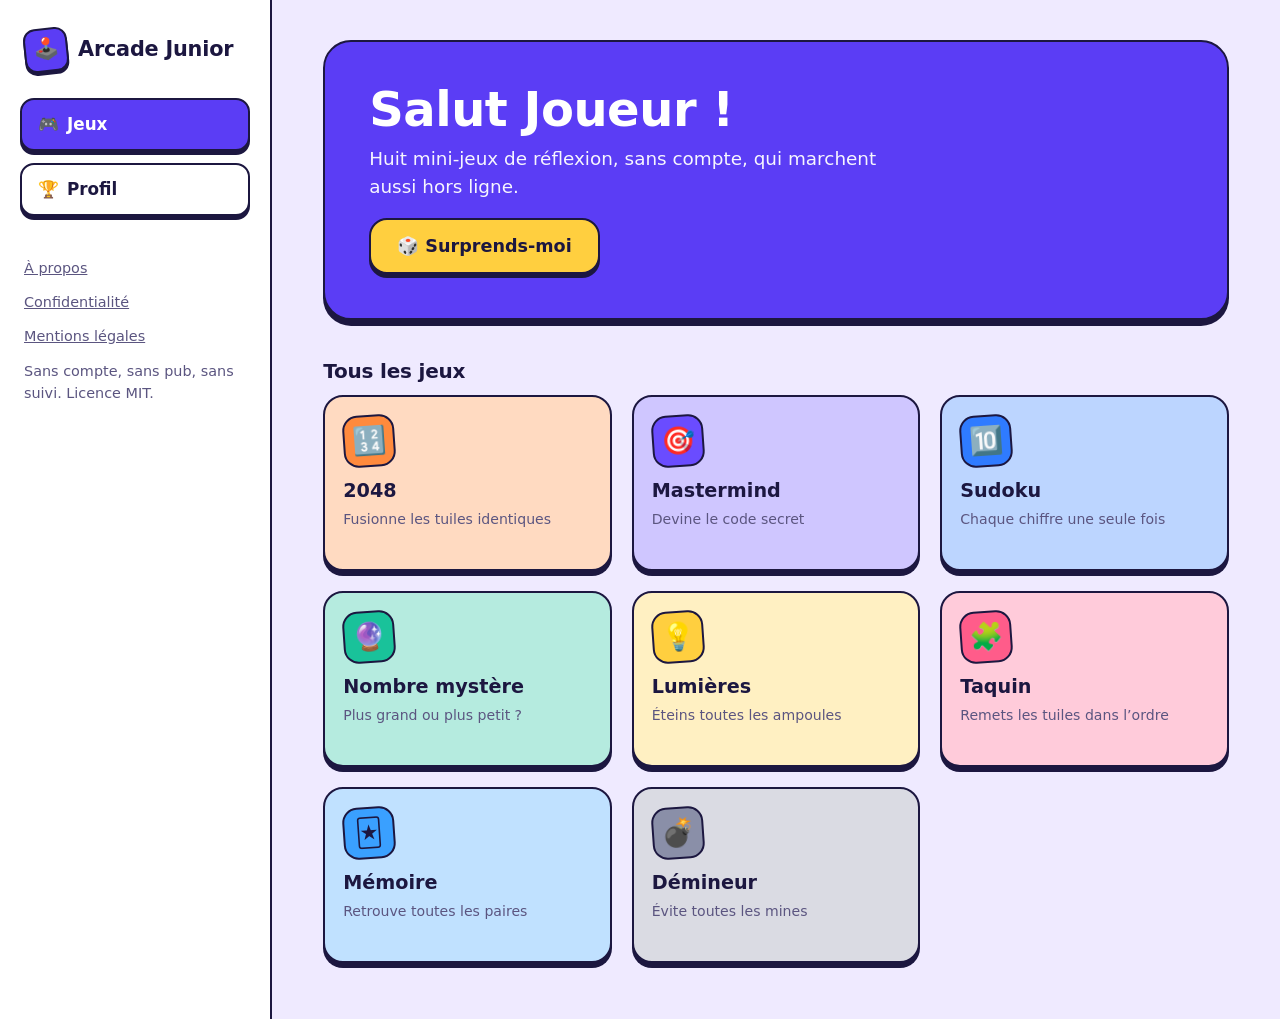
==== commit 9acbd97c: "fix haptique and laptop device format" ====
--- a/index.html
+++ b/index.html
@@ -5,7 +5,8 @@
   <meta name="viewport" content="width=device-width, initial-scale=1, viewport-fit=cover">
   <title>Arcade Junior - mini-jeux de réflexion</title>
   <meta name="description" content="Arcade Junior : 2048, Mastermind, Sudoku, Démineur et d'autres mini-jeux de réflexion à jouer sur téléphone, sans compte, sans pub et hors ligne.">
-  <meta http-equiv="Content-Security-Policy" content="default-src 'self'; img-src 'self' data:; base-uri 'none'; form-action 'none'; object-src 'none'">
+  <meta name="referrer" content="no-referrer">
+  <meta http-equiv="Content-Security-Policy" content="default-src 'self'; img-src 'self' data:; base-uri 'none'; form-action 'none'; object-src 'none'; frame-src 'none'; upgrade-insecure-requests">
   <meta name="theme-color" content="#efeaff" media="(prefers-color-scheme: light)">
   <meta name="theme-color" content="#15122a" media="(prefers-color-scheme: dark)">
   <meta name="apple-mobile-web-app-capable" content="yes">
--- a/css/style.css
+++ b/css/style.css
@@ -345,6 +345,68 @@
   .sheet-inner { border-bottom: 2.5px solid var(--line); border-radius: 26px; }
 }
 
+
+/* ---------- Mise en page ordinateur ---------- */
+
+/* Sur téléphone : pas de colonne latérale, les conteneurs de colonnes sont transparents. */
+.side { display: none; }
+.play { display: contents; }
+.cols, .col { display: grid; gap: 28px; }
+.col { align-content: start; }
+
+@media (min-width: 960px) {
+  :root { --board: min(540px, max(300px, calc(100dvh - 240px))); }
+
+  /* Barre latérale (marque, navigation, liens) + zone de contenu */
+  body { display: grid; grid-template-columns: 272px minmax(0, 1fr); grid-template-rows: auto auto 1fr; grid-template-areas: "head main" "nav main" "foot main"; padding-bottom: 0; align-items: start; }
+  .site-header, .tabbar, .site-footer { background: var(--surface); border-right: 2.5px solid var(--line); }
+  body.playing .site-header { display: flex; }
+  body.playing .tabbar { display: flex; }
+  body.playing .site-footer { display: flex; }
+  .site-header { grid-area: head; width: auto; margin: 0; padding: 28px 24px 14px; flex-direction: column; align-items: flex-start; gap: 4px; }
+  .brand { font-size: 1.3rem; }
+  .brand-mark { width: 44px; height: 44px; font-size: 1.3rem; }
+  .tabbar { grid-area: nav; position: static; flex-direction: column; justify-content: flex-start; gap: 12px; padding: 12px 20px 20px; border-top: 0; }
+  .tabbar a { flex: none; max-width: none; justify-content: flex-start; padding: 12px 16px; font-size: 1.05rem; }
+  .site-footer { grid-area: foot; width: auto; margin: 0; padding: 16px 24px 28px; flex-direction: column; justify-content: flex-end; align-self: stretch; }
+  .site-footer ul { flex-direction: column; gap: 0; }
+
+  main { grid-area: main; width: 100%; max-width: 1180px; margin: 0 auto; padding: 40px clamp(28px, 4vw, 64px) 56px; gap: 40px; }
+  main.prose { max-width: 780px; margin: 0; }
+  #toast { bottom: 32px; }
+
+  /* Accueil */
+  .hero { padding: 40px 44px 44px; border-radius: 28px; }
+  .hero h1 { font-size: 3rem; }
+  .hero p { max-width: 46ch; font-size: 1.15rem; }
+  .games { grid-template-columns: repeat(auto-fill, minmax(215px, 1fr)); gap: 20px; }
+  .game-card { min-height: 176px; padding: 18px 18px 20px; }
+  .game-card strong { font-size: 1.2rem; }
+  .sessions { grid-template-columns: repeat(auto-fill, minmax(340px, 1fr)); }
+
+  /* Partie : plateau à gauche, panneau d'aide à droite */
+  body.playing main { padding-top: 40px; }
+  .topbar { position: static; margin: 0; padding: 0 0 20px; }
+  .topbar-title strong { font-size: 1.5rem; }
+  .topbar .icon-btn[aria-label^="Menu"] { display: none; }
+  .play { display: grid; grid-template-columns: minmax(0, 1fr) 340px; gap: 48px; align-items: start; }
+  .stage { padding-top: 0; }
+  .side { display: grid; gap: 18px; position: sticky; top: 28px; }
+  .side-card { padding: 16px 18px 18px; border: 2.5px solid var(--line); border-radius: 18px; background: color-mix(in srgb, var(--c) 18%, var(--surface)); box-shadow: 0 4px 0 var(--line); }
+  .side-card h2 { margin-bottom: 8px; font-size: 1.05rem; }
+  .side-best { margin: 0; font-size: 1.5rem; font-weight: 800; line-height: 1.2; }
+  .side-best.none { font-size: 0.95rem; font-weight: 600; color: var(--muted); }
+  .sd-pad { grid-template-columns: repeat(auto-fill, minmax(44px, 1fr)); gap: 8px; }
+  .side-actions { display: grid; gap: 10px; margin-top: 14px; }
+  .mm { width: min(100%, 520px); }
+  .mm-board { max-height: max(260px, calc(100dvh - 380px)); }
+  .nb { width: min(100%, 420px); }
+
+  /* Profil sur deux colonnes */
+  .cols { grid-template-columns: minmax(0, 1.1fr) minmax(0, 1fr); gap: 40px; align-items: start; }
+  .col { gap: 36px; }
+}
+
 /* Survol : uniquement avec une souris, le tactile n'a pas de « hover ». */
 @media (hover: hover) {
   .btn:hover:not(:disabled), .icon-btn:hover, .tabbar a:hover, .key:hover, .choice:hover, .session-main:hover { transform: translateY(-2px); }
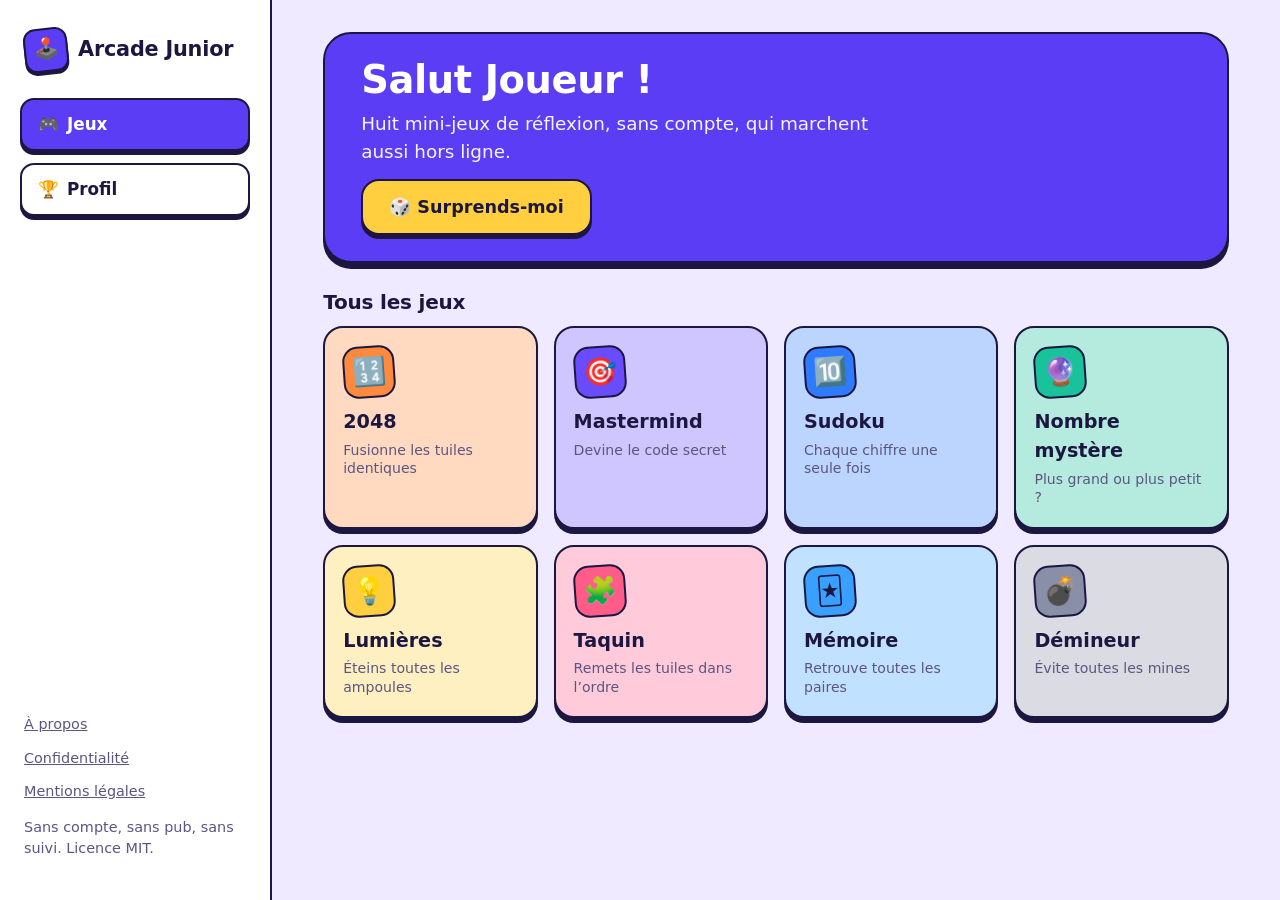
==== commit ea73cd31: "fix sidebar and add note in sudoku" ====
--- a/index.html
+++ b/index.html
@@ -24,30 +24,34 @@
   <script src="js/theme.js"></script>
 </head>
 <body>
-  <header class="site-header">
-    <a class="brand" href="#/" aria-label="Arcade Junior, accueil">
-      <span class="brand-mark" aria-hidden="true">🕹️</span>
-      <span>Arcade Junior</span>
-    </a>
-  </header>
+  <div class="shell">
+    <aside class="sidebar">
+      <header class="site-header">
+        <a class="brand" href="#/" aria-label="Arcade Junior, accueil">
+          <span class="brand-mark" aria-hidden="true">🕹️</span>
+          <span>Arcade Junior</span>
+        </a>
+      </header>
 
-  <main id="app" tabindex="-1">
+      <nav class="tabbar" aria-label="Navigation principale">
+        <a href="#/" data-tab="jeux"><span aria-hidden="true">🎮</span> Jeux</a>
+        <a href="#/profil" data-tab="profil"><span aria-hidden="true">🏆</span> Profil</a>
+      </nav>
+
+      <footer class="site-footer">
+        <ul>
+        <li><a href="about.html">À propos</a></li>
+        <li><a href="privacy.html">Confidentialité</a></li>
+        <li><a href="legal.html">Mentions légales</a></li>
+        </ul>
+        <p>Sans compte, sans pub, sans suivi. Licence MIT.</p>
+      </footer>
+    </aside>
+
+    <main id="app" tabindex="-1">
     <noscript><p class="noscript">Arcade Junior a besoin de JavaScript pour fonctionner.</p></noscript>
   </main>
-
-  <footer class="site-footer">
-    <ul>
-      <li><a href="about.html">À propos</a></li>
-      <li><a href="privacy.html">Confidentialité</a></li>
-      <li><a href="legal.html">Mentions légales</a></li>
-    </ul>
-    <p>Sans compte, sans pub, sans suivi. Licence MIT.</p>
-  </footer>
-
-  <nav class="tabbar" aria-label="Navigation principale">
-    <a href="#/" data-tab="jeux"><span aria-hidden="true">🎮</span> Jeux</a>
-    <a href="#/profil" data-tab="profil"><span aria-hidden="true">🏆</span> Profil</a>
-  </nav>
+  </div>
 
   <script type="module" src="js/app.js"></script>
 </body>
--- a/css/style.css
+++ b/css/style.css
@@ -75,14 +75,20 @@
 
 /* ---------- Entête, pied de page, barre d'onglets ---------- */
 
-.site-header { width: min(100%, 640px); margin: 0 auto; padding: calc(12px + env(safe-area-inset-top)) 16px 4px; display: flex; align-items: center; justify-content: space-between; gap: 12px; }
+/* Gabarit commun à toutes les pages : .shell > .sidebar (marque, onglets, liens) + main.
+   Sur téléphone la barre latérale est « transparente » : l'entête reste en haut, les onglets en bas. */
+.shell { display: flex; flex-direction: column; min-height: 100vh; min-height: 100dvh; }
+.sidebar { display: contents; }
+.site-header { order: 0; width: min(100%, 640px); margin: 0 auto; padding: calc(12px + env(safe-area-inset-top)) 16px 4px; display: flex; align-items: center; gap: 12px; }
+.shell > main { order: 1; }
+.site-footer { order: 2; }
 .brand { display: inline-flex; align-items: center; gap: 10px; text-decoration: none; font-weight: 800; font-size: 1.15rem; letter-spacing: -0.01em; }
 .brand-mark { display: grid; place-items: center; width: 38px; height: 38px; border: 2.5px solid var(--line); border-radius: 12px; background: var(--grape); color: var(--on-grape); box-shadow: 0 3px 0 var(--line); font-size: 1.1rem; transform: rotate(-6deg); }
-.back-link { font-weight: 700; text-decoration: none; padding: 8px 4px; }
 
 .site-footer { width: min(100%, 640px); margin: 0 auto; padding: 8px 16px 24px; color: var(--muted); font-size: 0.9rem; }
 .site-footer ul { list-style: none; margin: 0 0 8px; padding: 0; display: flex; flex-wrap: wrap; gap: 4px 16px; }
 .site-footer a { padding: 6px 0; display: inline-block; }
+.site-footer a[aria-current] { color: var(--ink); font-weight: 800; }
 
 .tabbar { position: fixed; left: 0; right: 0; bottom: 0; z-index: 5; display: flex; justify-content: center; gap: 10px; padding: 10px 16px calc(10px + env(safe-area-inset-bottom)); background: var(--bg); border-top: 2.5px solid var(--line); }
 .tabbar a { flex: 1; max-width: 220px; display: flex; align-items: center; justify-content: center; gap: 8px; padding: 10px 12px; border: 2.5px solid var(--line); border-radius: 14px; background: var(--surface); box-shadow: var(--shadow); font-weight: 800; text-decoration: none; transition: transform 0.08s, box-shadow 0.08s; }
@@ -223,18 +229,18 @@
 
 /* Mémoire */
 .mem { display: flex; flex-direction: column; align-items: center; gap: 14px; width: 100%; padding-bottom: 24px; }
-.mem-board { width: var(--board); display: grid; grid-template-columns: repeat(var(--cols), minmax(0, 1fr)); gap: 8px; perspective: 800px; }
+.mem-board { --w: var(--board); width: var(--w); display: grid; grid-template-columns: repeat(var(--cols), minmax(0, 1fr)); gap: 8px; perspective: 800px; }
 .mem-card { position: relative; aspect-ratio: 1; padding: 0; border: 0; background: transparent; transform-style: preserve-3d; transition: transform 0.3s; }
 .mem-card.up { transform: rotateY(180deg); }
-.face { position: absolute; inset: 0; display: grid; place-items: center; border: 2.5px solid var(--line); border-radius: 14px; backface-visibility: hidden; -webkit-backface-visibility: hidden; font-size: calc(var(--board) / var(--cols) * 0.5); font-weight: 800; }
+.face { position: absolute; inset: 0; display: grid; place-items: center; border: 2.5px solid var(--line); border-radius: 14px; backface-visibility: hidden; -webkit-backface-visibility: hidden; font-size: calc(var(--w, var(--board)) / var(--cols) * 0.5); font-weight: 800; }
 .face.front { background: var(--grape); color: var(--on-grape); box-shadow: 0 4px 0 var(--line); }
 .face.back { background: var(--surface); transform: rotateY(180deg); }
 .mem-card.matched .face.back { background: color-mix(in srgb, var(--good) 35%, var(--surface)); }
 
 /* Démineur */
 .ms { display: flex; flex-direction: column; align-items: center; gap: 14px; width: 100%; padding-bottom: 24px; }
-.ms-board { width: var(--board); display: grid; grid-template-columns: repeat(var(--cols), minmax(0, 1fr)); gap: 2px; padding: 4px; border: 2.5px solid var(--line); border-radius: 14px; background: var(--line); touch-action: manipulation; user-select: none; -webkit-user-select: none; -webkit-touch-callout: none; }
-.ms-cell { aspect-ratio: 1; display: grid; place-items: center; padding: 0; border: 0; border-radius: 5px; background: var(--grape); color: #1c1740; font-size: calc(var(--board) / var(--cols) * 0.55); font-weight: 800; line-height: 1; }
+.ms-board { --w: var(--board); width: var(--w); display: grid; grid-template-columns: repeat(var(--cols), minmax(0, 1fr)); gap: 2px; padding: 4px; border: 2.5px solid var(--line); border-radius: 14px; background: var(--line); touch-action: manipulation; user-select: none; -webkit-user-select: none; -webkit-touch-callout: none; }
+.ms-cell { aspect-ratio: 1; display: grid; place-items: center; padding: 0; border: 0; border-radius: 5px; background: var(--grape); color: #1c1740; font-size: calc(var(--w, var(--board)) / var(--cols) * 0.55); font-weight: 800; line-height: 1; }
 .ms-cell.open { background: var(--surface); }
 .ms-cell.flag { background: color-mix(in srgb, var(--sun) 70%, var(--grape)); }
 .ms-cell.mine { background: var(--surface-2); }
@@ -250,8 +256,13 @@
 
 /* Sudoku */
 .sd { display: flex; flex-direction: column; align-items: center; gap: 14px; width: 100%; padding-bottom: 24px; }
-.sd-board { width: var(--board); aspect-ratio: 1; display: grid; grid-template-columns: repeat(var(--n), minmax(0, 1fr)); grid-template-rows: repeat(var(--n), minmax(0, 1fr)); border: 3px solid var(--line); border-radius: 10px; background: var(--surface); overflow: hidden; }
-.sd-cell { display: grid; place-items: center; padding: 0; border: 0; border-right: 1px solid color-mix(in srgb, var(--ink) 25%, transparent); border-bottom: 1px solid color-mix(in srgb, var(--ink) 25%, transparent); border-radius: 0; background: transparent; font-size: calc(var(--board) / var(--n) * 0.52); font-weight: 700; color: var(--grape); }
+.sd-board { width: var(--w); aspect-ratio: 1; display: grid; grid-template-columns: repeat(var(--n), minmax(0, 1fr)); grid-template-rows: repeat(var(--n), minmax(0, 1fr)); border: 3px solid var(--line); border-radius: 10px; background: var(--surface); overflow: hidden; }
+.sd-cell { display: grid; place-items: center; padding: 0; border: 0; border-right: 1px solid color-mix(in srgb, var(--ink) 25%, transparent); border-bottom: 1px solid color-mix(in srgb, var(--ink) 25%, transparent); border-radius: 0; background: transparent; font-size: calc(var(--w, var(--board)) / var(--n) * 0.52); font-weight: 700; color: var(--grape); }
+.sd-tools { width: var(--w); display: flex; gap: 10px; }
+.sd-tools .key { flex: 1; font-size: 1rem; }
+.key.on { background: var(--sun); color: #1c1740; }
+.sd-notes { display: grid; grid-template-columns: repeat(var(--bw), minmax(0, 1fr)); place-items: center; width: 100%; height: 100%; padding: 1px; font-size: calc(var(--w, var(--board)) / var(--n) * 0.27); font-weight: 700; line-height: 1; color: var(--muted); }
+.sd-cell.sel .sd-notes { color: #1c1740; }
 .sd-cell.bx-r { border-right: 3px solid var(--line); }
 .sd-cell.bx-b { border-bottom: 3px solid var(--line); }
 .sd-cell.given { color: var(--ink); font-weight: 800; background: color-mix(in srgb, var(--ink) 7%, transparent); }
@@ -259,7 +270,8 @@
 .sd-cell.same { background: color-mix(in srgb, var(--sun) 55%, transparent); }
 .sd-cell.sel { background: var(--sun); color: #1c1740; }
 .sd-cell.bad { color: var(--danger); background: color-mix(in srgb, var(--danger) 18%, transparent); }
-.sd-pad { width: var(--board); display: grid; grid-template-columns: repeat(auto-fill, minmax(56px, 1fr)); gap: 10px; }
+.sd { --w: var(--board); }
+.sd-pad { width: var(--w); display: grid; grid-template-columns: repeat(auto-fill, minmax(56px, 1fr)); gap: 10px; }
 
 /* ---------- Boîtes de dialogue ---------- */
 
@@ -355,23 +367,23 @@
 .col { align-content: start; }
 
 @media (min-width: 960px) {
-  :root { --board: min(540px, max(300px, calc(100dvh - 240px))); }
-
-  /* Barre latérale (marque, navigation, liens) + zone de contenu */
-  body { display: grid; grid-template-columns: 272px minmax(0, 1fr); grid-template-rows: auto auto 1fr; grid-template-areas: "head main" "nav main" "foot main"; padding-bottom: 0; align-items: start; }
-  .site-header, .tabbar, .site-footer { background: var(--surface); border-right: 2.5px solid var(--line); }
-  body.playing .site-header { display: flex; }
-  body.playing .tabbar { display: flex; }
-  body.playing .site-footer { display: flex; }
-  .site-header { grid-area: head; width: auto; margin: 0; padding: 28px 24px 14px; flex-direction: column; align-items: flex-start; gap: 4px; }
+  :root { --avail: calc(100dvh - 240px); --board: min(540px, max(260px, var(--avail))); }
+
+  /* Barre latérale identique sur toutes les pages : collée en haut, à hauteur d'écran */
+  body, body.playing { padding-bottom: 0; }
+  .shell { display: grid; grid-template-columns: 272px minmax(0, 1fr); align-items: start; }
+  .sidebar { display: flex; flex-direction: column; position: sticky; top: 0; height: 100dvh; overflow-y: auto; background: var(--surface); border-right: 2.5px solid var(--line); }
+  body.playing .site-header, body.playing .tabbar { display: flex; }
+  body.playing .site-footer { display: block; }
+  .site-header { width: auto; margin: 0; padding: 28px 24px 14px; flex-direction: column; align-items: flex-start; gap: 4px; }
   .brand { font-size: 1.3rem; }
   .brand-mark { width: 44px; height: 44px; font-size: 1.3rem; }
-  .tabbar { grid-area: nav; position: static; flex-direction: column; justify-content: flex-start; gap: 12px; padding: 12px 20px 20px; border-top: 0; }
+  .tabbar { position: static; flex-direction: column; justify-content: flex-start; gap: 12px; padding: 12px 20px 20px; background: transparent; border-top: 0; }
   .tabbar a { flex: none; max-width: none; justify-content: flex-start; padding: 12px 16px; font-size: 1.05rem; }
-  .site-footer { grid-area: foot; width: auto; margin: 0; padding: 16px 24px 28px; flex-direction: column; justify-content: flex-end; align-self: stretch; }
+  .site-footer { width: auto; margin: auto 0 0; padding: 16px 24px 28px; }
   .site-footer ul { flex-direction: column; gap: 0; }
 
-  main { grid-area: main; width: 100%; max-width: 1180px; margin: 0 auto; padding: 40px clamp(28px, 4vw, 64px) 56px; gap: 40px; }
+  main { width: 100%; max-width: 1180px; margin: 0 auto; padding: 32px clamp(28px, 4vw, 64px) 32px; gap: 40px; }
   main.prose { max-width: 780px; margin: 0; }
   #toast { bottom: 32px; }
 
@@ -385,22 +397,62 @@
   .sessions { grid-template-columns: repeat(auto-fill, minmax(340px, 1fr)); }
 
   /* Partie : plateau à gauche, panneau d'aide à droite */
-  body.playing main { padding-top: 40px; }
-  .topbar { position: static; margin: 0; padding: 0 0 20px; }
+  body.playing main { padding: 28px clamp(28px, 4vw, 64px) 28px; gap: 20px; }
+  .topbar { position: static; margin: 0; padding: 0; }
   .topbar-title strong { font-size: 1.5rem; }
   .topbar .icon-btn[aria-label^="Menu"] { display: none; }
   .play { display: grid; grid-template-columns: minmax(0, 1fr) 340px; gap: 48px; align-items: start; }
   .stage { padding-top: 0; }
-  .side { display: grid; gap: 18px; position: sticky; top: 28px; }
-  .side-card { padding: 16px 18px 18px; border: 2.5px solid var(--line); border-radius: 18px; background: color-mix(in srgb, var(--c) 18%, var(--surface)); box-shadow: 0 4px 0 var(--line); }
+  .side { display: grid; gap: 14px; position: sticky; top: 28px; max-height: calc(100dvh - 150px); overflow-y: auto; align-content: start; }
+  .side-card { padding: 12px 14px 14px; border: 2.5px solid var(--line); border-radius: 18px; background: color-mix(in srgb, var(--c) 18%, var(--surface)); box-shadow: 0 4px 0 var(--line); }
   .side-card h2 { margin-bottom: 8px; font-size: 1.05rem; }
+  .side .howto { gap: 4px; font-size: 0.88rem; line-height: 1.35; }
   .side-best { margin: 0; font-size: 1.5rem; font-weight: 800; line-height: 1.2; }
   .side-best.none { font-size: 0.95rem; font-weight: 600; color: var(--muted); }
   .sd-pad { grid-template-columns: repeat(auto-fill, minmax(44px, 1fr)); gap: 8px; }
-  .side-actions { display: grid; gap: 10px; margin-top: 14px; }
+  .side-actions { display: grid; grid-template-columns: repeat(2, minmax(0, 1fr)); gap: 8px; margin-top: 10px; }
+  .side-actions .btn { min-height: 42px; padding: 8px 8px; font-size: 0.9rem; }
   .mm { width: min(100%, 520px); }
-  .mm-board { max-height: max(260px, calc(100dvh - 380px)); }
-  .nb { width: min(100%, 420px); }
+  .mm-board { max-height: max(220px, calc(100dvh - 296px)); }
+  .nb { width: min(100%, 420px); gap: 8px; }
+  .nb-display { font-size: 2.4rem; }
+  .nb-history { max-height: 96px; }
+  .nb-pad { gap: 8px; }
+  .nb-pad .key { min-height: 44px; }
+  .mem-board, .ms-board { --w: min(var(--board), max(200px, calc((var(--avail) - 90px) / var(--ratio)))); }
+  .g2048, .lo, .tq, .mem, .ms, .sd { gap: 12px; padding-bottom: 0; }
+  .sd { --w: min(var(--board), max(240px, calc(var(--avail) - 52px))); }
+  .sd-pad { grid-template-columns: repeat(var(--n), minmax(0, 1fr)); gap: 6px; }
+  .sd-pad .key, .sd-tools .key { min-height: 44px; }
+  .sd-pad .key { font-size: 1.15rem; }
+
+  /* Accueil plus compact */
+  .hero { padding: 24px 36px 26px; }
+  .hero h1 { font-size: 2.4rem; }
+  .hero p { margin-bottom: 14px; }
+  .games { grid-template-columns: repeat(auto-fill, minmax(190px, 1fr)); gap: 16px; }
+  .game-card { min-height: 144px; }
+  main { gap: 28px; }
+
+  /* Profil plus compact */
+  .profile-head { gap: 16px; }
+  .avatar { width: 56px; height: 56px; font-size: 1.8rem; border-radius: 16px; }
+  .profile-head h1 { font-size: 1.6rem; }
+  .tiles { gap: 12px; }
+  .tile { padding: 8px 14px; }
+  .tile strong { font-size: 1.5rem; }
+  .stat { padding: 9px 12px; }
+  .badges li { padding: 8px 10px; }
+  .setting { padding: 2px 0; }
+  .stats { grid-template-columns: repeat(2, minmax(0, 1fr)); }
+  .badges { grid-template-columns: repeat(2, minmax(0, 1fr)); gap: 8px; }
+  .col { gap: 24px; }
+
+  /* Pages de texte courtes sur deux colonnes */
+  main.prose-cols { max-width: 1000px; column-width: 340px; column-gap: 56px; }
+  .prose-cols h1 { column-span: all; }
+  .prose-cols h2 { break-after: avoid; margin-top: 18px; }
+  .prose-cols p, .prose-cols li { break-inside: avoid; }
 
   /* Profil sur deux colonnes */
   .cols { grid-template-columns: minmax(0, 1.1fr) minmax(0, 1fr); gap: 40px; align-items: start; }
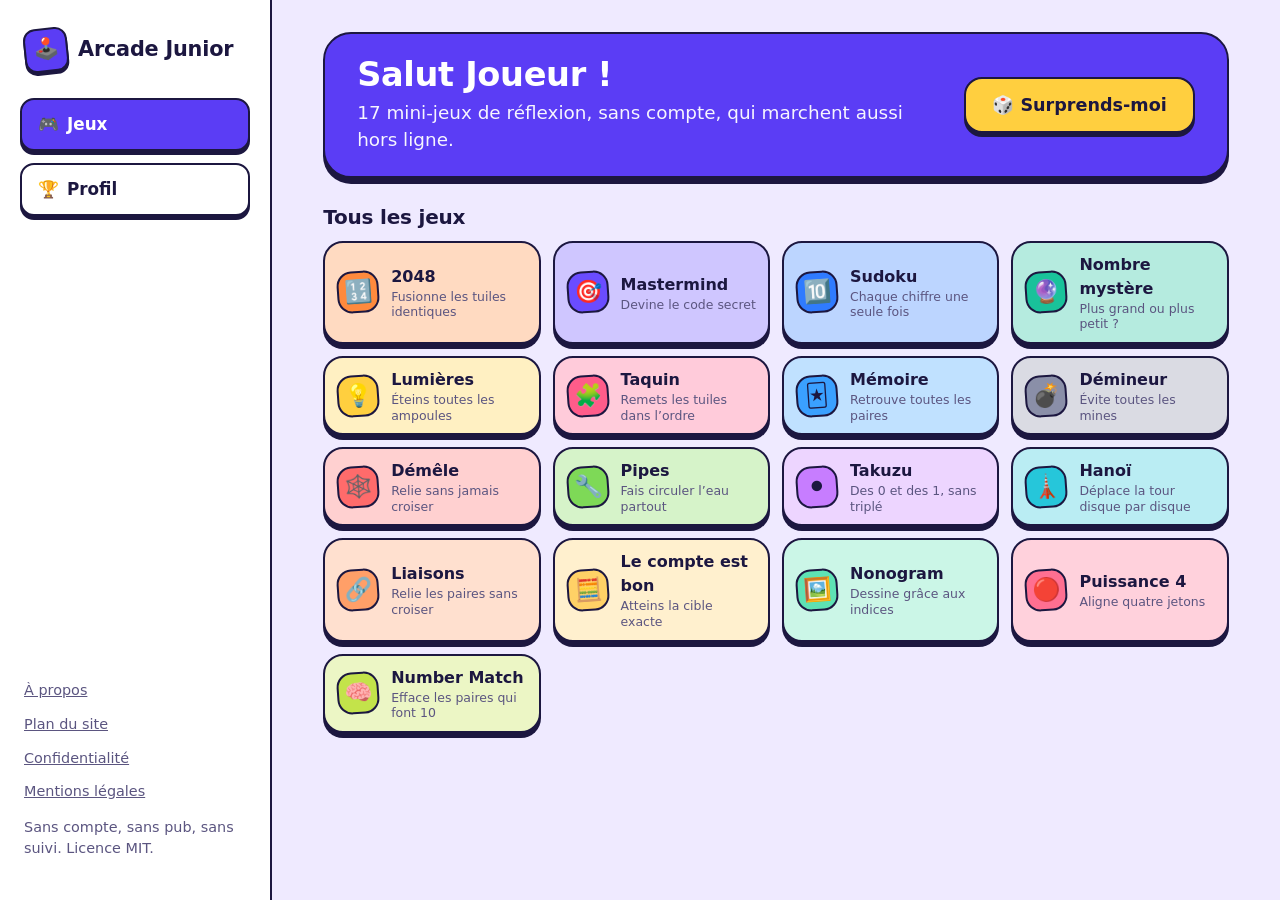
==== commit f66c3046: "feat: add some RGAA docs" ====
--- a/index.html
+++ b/index.html
@@ -41,6 +41,7 @@
       <footer class="site-footer">
         <ul>
         <li><a href="about.html">À propos</a></li>
+        <li><a href="plan.html">Plan du site</a></li>
         <li><a href="privacy.html">Confidentialité</a></li>
         <li><a href="legal.html">Mentions légales</a></li>
         </ul>
--- a/css/style.css
+++ b/css/style.css
@@ -113,6 +113,8 @@
 
 .notice { margin: 0; padding: 12px 14px; border: 2.5px solid var(--line); border-radius: var(--radius); background: var(--sun); color: #1c1740; font-weight: 700; }
 
+.head-actions { display: flex; align-items: center; gap: 10px; }
+.btn-small { min-height: 36px; padding: 4px 12px; border-radius: 12px; font-size: 0.85rem; box-shadow: 0 3px 0 var(--line); }
 .section-head { display: flex; align-items: baseline; justify-content: space-between; gap: 12px; margin-bottom: 12px; }
 
 /* ---------- Accueil ---------- */
@@ -176,7 +178,7 @@
 
 /* Mastermind */
 .mm { width: min(100%, 440px); display: flex; flex-direction: column; gap: 12px; padding-bottom: 16px; }
-.mm-board { display: flex; flex-direction: column; gap: 6px; max-height: calc(100dvh - 300px); min-height: 220px; overflow-y: auto; padding: 8px; border: 2.5px solid var(--line); border-radius: 18px; background: var(--surface-2); }
+.mm-board { position: relative; display: flex; flex-direction: column; gap: 6px; max-height: calc(100dvh - 300px); min-height: 220px; overflow-y: auto; padding: 8px; border: 2.5px solid var(--line); border-radius: 18px; background: var(--surface-2); }
 .mm-row { display: flex; align-items: center; justify-content: space-between; gap: 10px; padding: 4px 8px; border-radius: 12px; }
 .mm-row.current { background: var(--surface); outline: 2.5px solid var(--line); }
 .mm-secret { padding-bottom: 8px; margin-bottom: 4px; border-bottom: 2.5px dashed var(--muted); border-radius: 0; }
@@ -261,6 +263,7 @@
 .sd-tools { width: var(--w); display: flex; gap: 10px; }
 .sd-tools .key { flex: 1; font-size: 1rem; }
 .key.on { background: var(--sun); color: #1c1740; }
+.sd-pad .key.done, .sd-pad .key.done:hover, .sd-pad .key.done:active { background: var(--surface-2); color: var(--muted); box-shadow: none; transform: none; opacity: 0.55; text-decoration: line-through; cursor: default; }
 .sd-notes { display: grid; grid-template-columns: repeat(var(--bw), minmax(0, 1fr)); place-items: center; width: 100%; height: 100%; padding: 1px; font-size: calc(var(--w, var(--board)) / var(--n) * 0.27); font-weight: 700; line-height: 1; color: var(--muted); }
 .sd-cell.sel .sd-notes { color: #1c1740; }
 .sd-cell.bx-r { border-right: 3px solid var(--line); }
@@ -272,6 +275,121 @@
 .sd-cell.bad { color: var(--danger); background: color-mix(in srgb, var(--danger) 18%, transparent); }
 .sd { --w: var(--board); }
 .sd-pad { width: var(--w); display: grid; grid-template-columns: repeat(auto-fill, minmax(56px, 1fr)); gap: 10px; }
+
+/* Démêle */
+.ud { display: flex; flex-direction: column; align-items: center; gap: 14px; width: 100%; padding-bottom: 24px; }
+.ud-svg { width: var(--board); height: var(--board); touch-action: none; user-select: none; -webkit-user-select: none; border: 2.5px solid var(--line); border-radius: 18px; background: var(--surface-2); box-shadow: 0 5px 0 var(--line); }
+.ud-edge { stroke: var(--good); stroke-width: 1; stroke-linecap: round; }
+.ud-edge.bad { stroke: var(--danger); stroke-width: 1.3; }
+.ud-node { cursor: grab; outline: none; }
+.ud-node .hit { fill: transparent; }
+.ud-node .dot { fill: var(--sun); stroke: var(--line); stroke-width: 1; transform-box: fill-box; transform-origin: center; transition: transform 0.1s; }
+.ud-node.drag { cursor: grabbing; }
+.ud-node.drag .dot { transform: scale(1.35); }
+.ud-node:focus-visible .dot { stroke: var(--grape); stroke-width: 1.8; }
+
+/* Pipes */
+.pp { display: flex; flex-direction: column; align-items: center; gap: 12px; width: 100%; padding-bottom: 24px; }
+.pp-board { width: var(--board); aspect-ratio: 1; display: grid; grid-template-columns: repeat(var(--cols), minmax(0, 1fr)); grid-template-rows: repeat(var(--rows), minmax(0, 1fr)); border: 2.5px solid var(--line); border-radius: 14px; background: var(--surface); overflow: hidden; box-shadow: 0 5px 0 var(--line); }
+.pp-tile { position: relative; padding: 0; border: 0; background: transparent; box-shadow: inset 0 0 0 0.5px color-mix(in srgb, var(--ink) 14%, transparent); }
+.pp-tile svg { display: block; width: 100%; height: 100%; transform: rotate(var(--rot, 0deg)); transition: transform 0.16s ease-out; pointer-events: none; }
+.pp-tile line.outline { stroke: var(--line); stroke-width: 4.6; stroke-linecap: butt; fill: none; }
+.pp-tile circle.outline { fill: var(--line); stroke: none; }
+.pp-tile line.core { stroke: var(--muted); stroke-width: 2.8; stroke-linecap: butt; fill: none; }
+.pp-tile circle.core { fill: var(--muted); stroke: none; }
+.pp-tile.lit line.core { stroke: var(--c); }
+.pp-tile.lit circle.core { fill: var(--c); }
+.bulb-dot { position: absolute; left: 50%; top: 50%; width: 36%; height: 36%; translate: -50% -50%; border-radius: 50%; background: var(--sun); border: 2px solid var(--line); box-shadow: 0 0 8px 1px rgba(255, 207, 63, 0.7); pointer-events: none; }
+
+/* Takuzu */
+.tk { display: flex; flex-direction: column; align-items: center; gap: 12px; width: 100%; padding-bottom: 24px; }
+.tk-board { width: var(--board); aspect-ratio: 1; display: grid; grid-template-columns: repeat(var(--n), minmax(0, 1fr)); grid-template-rows: repeat(var(--n), minmax(0, 1fr)); gap: 3px; padding: 5px; border: 2.5px solid var(--line); border-radius: 16px; background: var(--surface-2); box-shadow: 0 5px 0 var(--line); user-select: none; -webkit-user-select: none; }
+.tk-cell { padding: 0; border: 0; border-radius: 7px; background: var(--surface); color: var(--ink); font-size: calc(var(--board) / var(--n) * 0.5); font-weight: 800; line-height: 1; }
+.tk-cell.v1 { background: color-mix(in srgb, #3aa4ff 60%, var(--surface)); color: #1c1740; }
+.tk-cell.v2 { background: color-mix(in srgb, #ffb938 65%, var(--surface)); color: #1c1740; }
+.tk-cell.given { box-shadow: inset 0 0 0 2.5px color-mix(in srgb, var(--ink) 60%, transparent); }
+.tk-cell.bad { outline: 3px solid var(--danger); outline-offset: -3px; }
+
+/* Hanoï */
+.hn { display: flex; flex-direction: column; align-items: center; gap: 14px; width: 100%; padding-bottom: 24px; }
+.hn-board { width: var(--board); display: grid; grid-template-columns: repeat(3, minmax(0, 1fr)); gap: 8px; }
+.hn-peg { position: relative; display: flex; flex-direction: column; align-items: center; justify-content: flex-end; height: calc(var(--disks) * 26px + 64px); padding: 0 0 4px; border: 2.5px solid var(--line); border-radius: 16px; background: var(--surface); box-shadow: 0 4px 0 var(--line); }
+.hn-peg::before { content: ""; position: absolute; left: 50%; top: 14px; bottom: 34px; width: 10px; translate: -50% 0; border: 2px solid var(--line); border-radius: 6px; background: var(--surface-2); }
+.hn-peg.goal { background: color-mix(in srgb, var(--sun) 24%, var(--surface)); }
+.hn-peg.sel { outline: 3px solid var(--grape); outline-offset: 2px; }
+.hn-stack { position: relative; z-index: 1; display: flex; flex-direction: column-reverse; align-items: center; width: 100%; gap: 2px; margin-bottom: 4px; pointer-events: none; }
+.hn-disk { display: block; width: calc(var(--p) * 1%); height: 24px; border: 2.5px solid var(--line); border-radius: 10px; background: hsl(var(--hue) 80% 62%); transition: transform 0.12s; }
+.hn-disk.lift { transform: translateY(-16px); }
+.hn-label { position: relative; z-index: 1; height: 24px; font-weight: 800; color: var(--muted); pointer-events: none; }
+
+/* Liaisons */
+.fl { display: flex; flex-direction: column; align-items: center; gap: 14px; width: 100%; padding-bottom: 24px; }
+.fl-svg { width: var(--board); aspect-ratio: 1; touch-action: none; user-select: none; -webkit-user-select: none; border: 2.5px solid var(--line); border-radius: 14px; background: var(--surface); box-shadow: 0 5px 0 var(--line); }
+.fl-grid { fill: none; stroke: color-mix(in srgb, var(--ink) 22%, transparent); stroke-width: 0.03; }
+.fl-cell { fill: transparent; }
+.fl-cell.on { fill: var(--k); fill-opacity: 0.3; }
+.fl-line { stroke: var(--k); stroke-width: 0.4; stroke-linecap: round; stroke-linejoin: round; }
+.fl-dot { fill: var(--k); stroke: var(--line); stroke-width: 0.05; }
+.fl-k0 { --k: #ff5a5a; } .fl-k1 { --k: #ffb938; } .fl-k2 { --k: #3ad67c; } .fl-k3 { --k: #3aa4ff; } .fl-k4 { --k: #b66bff; } .fl-k5 { --k: #ff7fc0; } .fl-k6 { --k: #2fdbdb; } .fl-k7 { --k: #b8916a; } .fl-k8 { --k: #f2e24d; } .fl-k9 { --k: #8fa3ff; } .fl-k10 { --k: #ff8a3d; } .fl-k11 { --k: #9be15d; }
+
+/* Le compte est bon */
+.cb { width: min(100%, 420px); display: flex; flex-direction: column; align-items: center; gap: 12px; padding-bottom: 24px; }
+.cb-target { display: flex; align-items: baseline; gap: 12px; padding: 6px 22px; border: 2.5px solid var(--line); border-radius: 16px; background: var(--sun); color: #1c1740; box-shadow: 0 4px 0 var(--line); }
+.cb-target span { font-weight: 700; }
+.cb-target strong { font-size: 2.6rem; font-weight: 800; line-height: 1.15; font-variant-numeric: tabular-nums; }
+.cb-tiles { display: grid; grid-template-columns: repeat(3, minmax(0, 1fr)); gap: 10px; width: 100%; }
+.cb-tile { min-height: 64px; border: 2.5px solid var(--line); border-radius: 14px; background: var(--surface); box-shadow: var(--shadow); font-size: 1.6rem; font-weight: 800; font-variant-numeric: tabular-nums; transition: transform 0.08s, box-shadow 0.08s; }
+.cb-tile:active { transform: translateY(4px); box-shadow: none; }
+.cb-tile.sel { background: var(--sun); color: #1c1740; }
+.cb-tile.hit { background: var(--good); color: #fff; }
+.cb-ops { display: grid; grid-template-columns: repeat(4, minmax(0, 1fr)); gap: 10px; width: 100%; }
+.cb-op { font-size: 1.7rem; }
+.cb-op.on { background: var(--grape); color: var(--on-grape); }
+.cb-actions { display: flex; gap: 10px; width: 100%; }
+.cb-actions .btn { flex: 1; }
+/* Historique : au plus 5 opérations, en pastilles qui passent à la ligne (jamais de défilement interne). */
+.cb-log { list-style: none; margin: 0; padding: 0; width: 100%; display: flex; flex-wrap: wrap; gap: 6px; font-variant-numeric: tabular-nums; }
+.cb-log li { padding: 2px 10px; border-radius: 8px; background: var(--surface-2); color: var(--muted); font-size: 0.88rem; font-weight: 700; }
+
+/* Nonogram */
+.ng { display: flex; flex-direction: column; align-items: center; gap: 12px; width: 100%; padding-bottom: 24px; }
+.ng-board { --w: calc(var(--board) * min(1, (var(--gr) + var(--n)) / (var(--gc) + var(--n)))); --unit: calc(var(--w) / (var(--gr) + var(--n))); width: var(--w); aspect-ratio: calc(var(--gr) + var(--n)) / calc(var(--gc) + var(--n)); display: grid; grid-template-columns: var(--gutw) repeat(var(--n), minmax(0, 1fr)); grid-template-rows: var(--guth) repeat(var(--n), minmax(0, 1fr)); touch-action: none; user-select: none; -webkit-user-select: none; -webkit-touch-callout: none; border: 2.5px solid var(--line); border-radius: 12px; background: var(--surface); overflow: hidden; box-shadow: 0 5px 0 var(--line); }
+.ng-corner { grid-column: 1; grid-row: 1; }
+.ng-clue { display: flex; font-size: calc(var(--unit) * 0.52); font-weight: 800; line-height: 1; font-variant-numeric: tabular-nums; }
+.ng-clue.by-col { grid-column: var(--col); grid-row: 1; flex-direction: column; justify-content: flex-end; align-items: center; gap: 0.2em; padding-bottom: 3px; }
+.ng-clue.by-row { grid-row: var(--row); grid-column: 1; justify-content: flex-end; align-items: center; gap: 0.4em; padding-right: 5px; }
+.ng-clue.ok { color: var(--muted); opacity: 0.5; }
+.ng-cell { grid-column: var(--col); grid-row: var(--row); padding: 0; border: 0; border-right: 1px solid color-mix(in srgb, var(--ink) 20%, transparent); border-bottom: 1px solid color-mix(in srgb, var(--ink) 20%, transparent); border-radius: 0; background: var(--surface); color: var(--muted); font-size: calc(var(--unit) * 0.6); font-weight: 800; line-height: 1; }
+.ng-cell.k5c { border-right: 2px solid var(--line); }
+.ng-cell.k5r { border-bottom: 2px solid var(--line); }
+.ng-cell.on { background: var(--c); box-shadow: inset 0 0 0 2px var(--line); }
+.ng-cell:focus-visible { outline: 3px solid var(--grape); outline-offset: -3px; position: relative; z-index: 1; }
+.hud-item.over strong { color: var(--danger); }
+
+/* Puissance 4 */
+.c4g { display: flex; flex-direction: column; align-items: center; gap: 14px; width: 100%; padding-bottom: 24px; }
+.c4-board { width: var(--board); display: grid; grid-template-columns: repeat(7, minmax(0, 1fr)); padding: 6px; border: 2.5px solid var(--line); border-radius: 18px; background: #2d5bd1; box-shadow: 0 5px 0 var(--line); }
+.c4-col { display: flex; flex-direction: column; padding: 0; border: 0; border-radius: 10px; background: transparent; }
+.c4-col:disabled { opacity: 1; cursor: default; }
+.c4-slot { display: block; aspect-ratio: 1; margin: 2px; border-radius: 50%; background: #15122a; box-shadow: inset 0 3px 0 rgba(0, 0, 0, 0.4); }
+.c4-slot.p1 { background: #ff5a5a; box-shadow: inset 0 -4px 0 rgba(0, 0, 0, 0.25), inset 0 3px 0 rgba(255, 255, 255, 0.3); }
+.c4-slot.p2 { background: #ffd23f; box-shadow: inset 0 -4px 0 rgba(0, 0, 0, 0.25), inset 0 3px 0 rgba(255, 255, 255, 0.4); }
+.c4-slot.win { outline: 3px solid #fff; outline-offset: -3px; }
+.c4-slot.drop { animation: c4drop 0.4s cubic-bezier(0.4, 0, 0.8, 1); }
+@keyframes c4drop { from { transform: translateY(calc(var(--from) * -110%)); } }
+
+/* Number Match */
+.nm { --w: var(--board); display: flex; flex-direction: column; align-items: center; gap: 12px; width: 100%; padding-bottom: 24px; }
+.nm-wrap { width: var(--w); max-height: calc(100dvh - 300px); min-height: 160px; overflow-y: auto; padding: 6px; border: 2.5px solid var(--line); border-radius: 16px; background: var(--surface-2); box-shadow: 0 5px 0 var(--line); }
+.nm-board { display: grid; grid-template-columns: repeat(9, minmax(0, 1fr)); gap: 3px; }
+.nm-cell { aspect-ratio: 1; padding: 0; border: 2px solid var(--line); border-radius: 8px; background: hsl(var(--hue) 70% 78%); color: #1c1740; font-size: calc(var(--w) / 9 * 0.5); font-weight: 800; line-height: 1; transition: transform 0.08s; }
+.nm-cell:disabled { opacity: 1; }
+.nm-cell.gone { visibility: hidden; }
+.nm-cell.sel { outline: 3px solid var(--grape); outline-offset: 1px; transform: scale(1.08); position: relative; z-index: 1; }
+.nm-cell.hint { background: var(--sun); animation: nmhint 0.5s ease-in-out infinite alternate; }
+@keyframes nmhint { to { transform: scale(1.1); box-shadow: 0 0 10px 2px rgba(255, 207, 63, 0.8); } }
+.nm-actions { display: flex; gap: 10px; width: var(--w); }
+.nm-actions .btn { flex: 1; }
 
 /* ---------- Boîtes de dialogue ---------- */
 
@@ -420,18 +538,29 @@
   .nb-pad { gap: 8px; }
   .nb-pad .key { min-height: 44px; }
   .mem-board, .ms-board { --w: min(var(--board), max(200px, calc((var(--avail) - 90px) / var(--ratio)))); }
-  .g2048, .lo, .tq, .mem, .ms, .sd { gap: 12px; padding-bottom: 0; }
+  .g2048, .lo, .tq, .mem, .ms, .sd, .ud, .pp, .tk, .hn, .fl, .cb, .ng, .c4g, .nm { gap: 12px; padding-bottom: 0; }
+  .nm { --w: min(var(--board), 460px); }
+  .nm-wrap { max-height: max(200px, calc(var(--avail) - 70px)); }
+  .cb-tile { min-height: 54px; }
+  .c4-col:not(:disabled):hover { background: rgba(255, 255, 255, 0.1); }
   .sd { --w: min(var(--board), max(240px, calc(var(--avail) - 52px))); }
   .sd-pad { grid-template-columns: repeat(var(--n), minmax(0, 1fr)); gap: 6px; }
   .sd-pad .key, .sd-tools .key { min-height: 44px; }
   .sd-pad .key { font-size: 1.15rem; }
 
   /* Accueil plus compact */
-  .hero { padding: 24px 36px 26px; }
-  .hero h1 { font-size: 2.4rem; }
-  .hero p { margin-bottom: 14px; }
+  .hero { display: grid; grid-template-columns: minmax(0, 1fr) auto; column-gap: 28px; align-items: center; padding: 22px 32px; }
+  .hero h1 { grid-column: 1; font-size: 2.1rem; margin-bottom: 4px; }
+  .hero p { grid-column: 1; max-width: 52ch; margin: 0; }
+  .hero .btn { grid-column: 2; grid-row: 1 / span 2; }
   .games { grid-template-columns: repeat(auto-fill, minmax(190px, 1fr)); gap: 16px; }
-  .game-card { min-height: 144px; }
+  /* Cartes en format compact (icône à gauche, texte à droite) : 16 jeux tiennent sans défiler */
+  .games { gap: 12px; }
+  .game-card { display: grid; grid-template-columns: auto minmax(0, 1fr); grid-template-areas: "e n" "e t"; column-gap: 12px; row-gap: 0; align-items: center; min-height: 0; padding: 10px 12px; }
+  .game-card .game-emoji { grid-area: e; width: 42px; height: 42px; margin: 0; font-size: 1.4rem; }
+  .game-card strong { grid-area: n; align-self: end; font-size: 1rem; }
+  .game-card .game-tag { grid-area: t; align-self: start; font-size: 0.78rem; line-height: 1.25; }
+  .game-badge { top: 6px; right: 8px; }
   main { gap: 28px; }
 
   /* Profil plus compact */
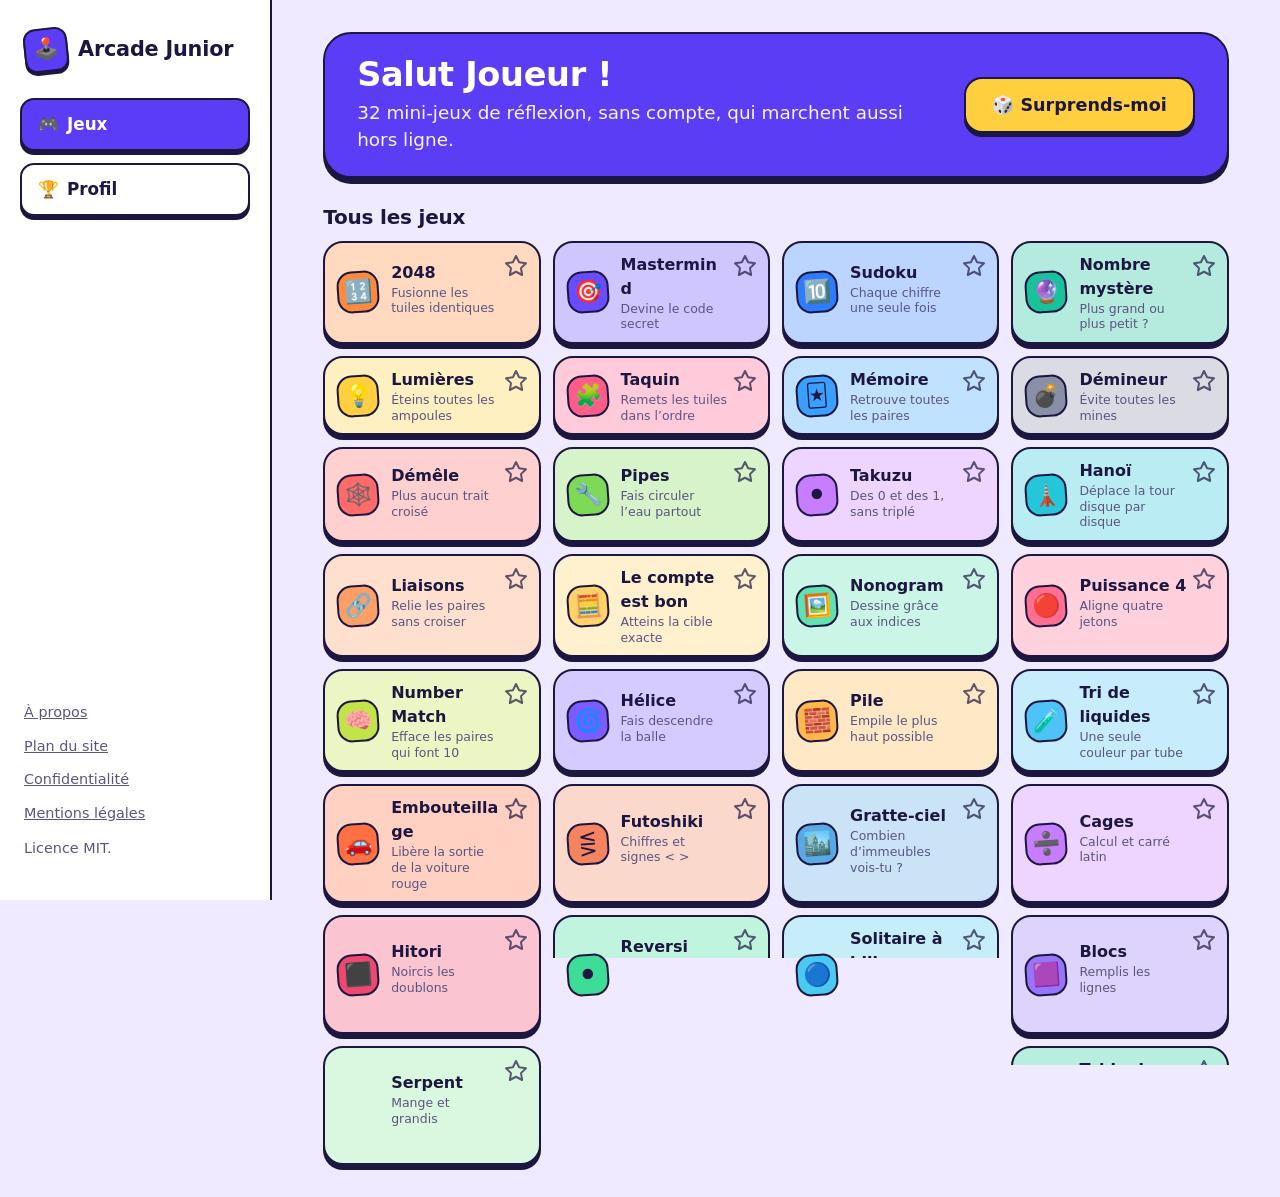
==== commit b4cfb5a4: "Alléger le style des textes (confidentialité, README, À propos, pied de page) Co-Authored-By: Claude" ====
--- a/index.html
+++ b/index.html
@@ -45,7 +45,7 @@
         <li><a href="privacy.html">Confidentialité</a></li>
         <li><a href="legal.html">Mentions légales</a></li>
         </ul>
-        <p>Sans compte, sans pub, sans suivi. Licence MIT.</p>
+        <p>Licence MIT.</p>
       </footer>
     </aside>
 
--- a/css/style.css
+++ b/css/style.css
@@ -71,7 +71,7 @@
 .muted { color: var(--muted); }
 [hidden] { display: none !important; }
 
-main { width: min(100%, 640px); margin: 0 auto; padding: 8px 16px 24px; display: grid; gap: 28px; }
+main { width: min(100%, 640px); margin: 0 auto; padding: 8px 16px 24px; display: grid; grid-template-columns: minmax(0, 1fr); gap: 28px; } /* minmax : une rangée qui défile (catégories) ne doit pas élargir la page */
 
 /* ---------- Entête, pied de page, barre d'onglets ---------- */
 
@@ -125,21 +125,33 @@
 .hero .btn-primary { background: var(--sun); color: #1c1740; }
 
 .games { display: grid; grid-template-columns: repeat(2, minmax(0, 1fr)); gap: 14px; }
-.game-card { position: relative; display: flex; flex-direction: column; align-items: flex-start; gap: 4px; padding: 14px 14px 16px; min-height: 148px; text-align: left; border: 2.5px solid var(--line); border-radius: 20px; background: color-mix(in srgb, var(--c) 32%, var(--surface)); box-shadow: 0 5px 0 var(--line); transition: transform 0.08s, box-shadow 0.08s; }
+.game-card { position: relative; min-width: 0; overflow-wrap: anywhere; display: flex; flex-direction: column; align-items: flex-start; gap: 4px; padding: 14px 14px 16px; min-height: 148px; text-align: left; border: 2.5px solid var(--line); border-radius: 20px; background: color-mix(in srgb, var(--c) 32%, var(--surface)); box-shadow: 0 5px 0 var(--line); transition: transform 0.08s, box-shadow 0.08s; }
 .game-card:active { transform: translateY(5px); box-shadow: 0 0 0 var(--line); }
 .game-emoji { display: grid; place-items: center; width: 52px; height: 52px; margin-bottom: 6px; border: 2.5px solid var(--line); border-radius: 15px; background: var(--c); font-size: 1.7rem; transform: rotate(-4deg); }
 .game-card strong { font-size: 1.1rem; font-weight: 800; }
 .game-tag { font-size: 0.88rem; line-height: 1.3; color: var(--muted); }
-.game-badge { position: absolute; top: 10px; right: 10px; padding: 2px 9px; border: 2px solid var(--line); border-radius: 99px; background: var(--surface); font-size: 0.75rem; font-weight: 800; }
-
-.sessions { list-style: none; margin: 0; padding: 0; display: grid; gap: 12px; }
+.game-tile { position: relative; display: grid; grid-template-columns: minmax(0, 1fr); }
+.game-tile > .game-card { padding-right: 44px; }
+.game-meta { display: flex; flex-wrap: wrap; gap: 4px; margin-top: auto; padding-top: 4px; }
+.game-badge { padding: 1px 8px; border: 2px solid var(--line); border-radius: 99px; background: var(--surface); font-size: 0.72rem; font-weight: 800; }
+.game-badge.lab { background: var(--sun); color: #1c1740; }
+.fav-btn { position: absolute; top: 6px; right: 6px; display: grid; place-items: center; width: 38px; height: 38px; padding: 0; border: 0; border-radius: 50%; background: transparent; color: var(--ink); font-size: 1.35rem; line-height: 1; }
+.fav-btn svg { width: 24px; height: 24px; overflow: visible; }
+.fav-btn .star-line { color: color-mix(in srgb, var(--ink) 70%, transparent); }
+.fav-btn .star-fill { fill: #ffcf3f; stroke: var(--line); stroke-width: 1.4px; stroke-linejoin: round; paint-order: stroke; }
+.fav-btn.pop svg { animation: starpop 0.35s ease-out; }
+@keyframes starpop { 40% { transform: scale(1.35) rotate(-12deg); } }
+.fav-btn:focus-visible { outline: 3px solid var(--grape); outline-offset: 0; }
+
+.sessions { list-style: none; margin: 0; padding: 0; display: grid; grid-template-columns: minmax(0, 1fr); gap: 12px; }
 .session { display: flex; align-items: stretch; gap: 10px; }
 .session-main { flex: 1; min-width: 0; display: flex; align-items: center; gap: 12px; padding: 10px 14px 10px 10px; border: 2.5px solid var(--line); border-radius: 18px; background: color-mix(in srgb, var(--c) 32%, var(--surface)); box-shadow: var(--shadow); text-decoration: none; transition: transform 0.08s, box-shadow 0.08s; }
 .session-main:active { transform: translateY(4px); box-shadow: none; }
 .session-emoji { display: grid; place-items: center; flex: none; width: 44px; height: 44px; border: 2.5px solid var(--line); border-radius: 13px; background: var(--c); font-size: 1.4rem; }
-.session-text { display: flex; flex-direction: column; min-width: 0; line-height: 1.25; }
+.session-text { flex: 1; display: flex; flex-direction: column; min-width: 0; line-height: 1.25; }
+.session-text > * { overflow: hidden; text-overflow: ellipsis; white-space: nowrap; } /* petit écran : on coupe le texte plutôt que d'élargir la page */
 .session-text span { font-size: 0.85rem; color: var(--muted); }
-.session-go { margin-left: auto; font-weight: 800; font-size: 0.9rem; }
+.session-go { flex: none; margin-left: auto; font-weight: 800; font-size: 0.9rem; }
 .session > .icon-btn { align-self: center; }
 
 /* ---------- Partie ---------- */
@@ -210,7 +222,7 @@
 .nb-tries i.used { background: transparent; border-style: dashed; border-color: var(--muted); }
 .nb-display { width: 100%; padding: 8px; text-align: center; font-size: 3.2rem; font-weight: 800; line-height: 1.1; font-variant-numeric: tabular-nums; border: 2.5px solid var(--line); border-radius: 18px; background: var(--surface); box-shadow: 0 5px 0 var(--line); }
 .nb-display.empty { color: var(--muted); }
-.nb-history { list-style: none; margin: 0; padding: 0; width: 100%; display: grid; gap: 6px; max-height: 130px; overflow-y: auto; }
+.nb-history { list-style: none; margin: 0; padding: 0; width: 100%; display: grid; grid-template-columns: minmax(0, 1fr); gap: 6px; max-height: 130px; overflow-y: auto; }
 .nb-history li { display: flex; justify-content: space-between; align-items: center; padding: 6px 12px; border: 2.5px solid var(--line); border-radius: 12px; background: var(--surface); font-weight: 700; }
 .nb-history li.hit { background: var(--sun); color: #1c1740; }
 .nb-pad { width: 100%; display: grid; grid-template-columns: repeat(3, minmax(0, 1fr)); gap: 10px; }
@@ -276,6 +288,121 @@
 .sd { --w: var(--board); }
 .sd-pad { width: var(--w); display: grid; grid-template-columns: repeat(auto-fill, minmax(56px, 1fr)); gap: 10px; }
 
+/* Futoshiki : 2n − 1 pistes, les cases sur les pistes impaires, les signes entre elles */
+.fu, .sk { display: flex; flex-direction: column; align-items: center; gap: 14px; width: 100%; padding-bottom: 24px; --w: var(--board); }
+.sd-pad.fu-pad, .sd-pad.sk-pad { grid-template-columns: repeat(var(--k), minmax(0, 1fr)); gap: 6px; }
+.fu-board { --cell: calc(var(--w) / (var(--n) * 1.45 - 0.45)); width: var(--w); aspect-ratio: 1; display: grid; grid-template-columns: repeat(var(--m), minmax(0, 1fr) minmax(0, 0.45fr)) minmax(0, 1fr); grid-template-rows: repeat(var(--m), minmax(0, 1fr) minmax(0, 0.45fr)) minmax(0, 1fr); }
+.fu-cell, .sk-cell { grid-row: var(--gr); grid-column: var(--gc); display: grid; place-items: center; min-width: 0; padding: 0; border: 3px solid var(--line); border-radius: 10px; background: var(--surface); font-weight: 700; color: var(--grape); }
+.fu-cell { font-size: calc(var(--cell) * 0.55); }
+.fu-sign { grid-row: var(--gr); grid-column: var(--gc); display: grid; place-items: center; font-size: calc(var(--cell) * 0.5); font-weight: 900; line-height: 1; color: var(--ink); user-select: none; }
+.fu-sign.bad { color: var(--danger); }
+.fu-cell.given, .sk-cell.given { color: var(--ink); font-weight: 800; background: color-mix(in srgb, var(--ink) 10%, var(--surface)); }
+.fu-cell.peer, .sk-cell.peer { background: color-mix(in srgb, var(--grape) 14%, var(--surface)); }
+.fu-cell.sel, .sk-cell.sel { background: var(--sun); color: #1c1740; }
+.fu-cell.bad, .sk-cell.bad { color: var(--danger); background: color-mix(in srgb, var(--danger) 18%, var(--surface)); }
+
+/* Gratte-ciel : indices sur le pourtour, immeubles au centre (teinte selon la hauteur) */
+.sk-board { --cell: calc(var(--w) / (var(--n) + 1.3)); width: var(--w); aspect-ratio: 1; display: grid; grid-template-columns: minmax(0, 0.65fr) repeat(var(--n), minmax(0, 1fr)) minmax(0, 0.65fr); grid-template-rows: minmax(0, 0.65fr) repeat(var(--n), minmax(0, 1fr)) minmax(0, 0.65fr); gap: 4px; }
+.sk-cell { font-size: calc(var(--cell) * 0.5); background: color-mix(in srgb, var(--grape) calc(var(--v, 0) * 45%), var(--surface)); }
+.sk-clue { grid-row: var(--gr); grid-column: var(--gc); display: grid; place-items: center; font-size: calc(var(--cell) * 0.4); font-weight: 800; color: var(--ink); user-select: none; }
+.sk-clue.ok { color: var(--muted); opacity: 0.5; }
+.sk-clue.bad { color: var(--danger); }
+
+/* Accueil par catégories (laboratoire) */
+.sr-only { position: absolute; width: 1px; height: 1px; overflow: hidden; clip: rect(0 0 0 0); white-space: nowrap; }
+.cat-chips { display: flex; gap: 8px; overflow-x: auto; padding: 2px 2px 8px; scrollbar-width: none; }
+.cat-chips::-webkit-scrollbar { display: none; }
+.chip { flex: none; display: inline-flex; align-items: center; gap: 6px; padding: 7px 12px; border: 2.5px solid var(--line); border-radius: 999px; background: var(--surface); box-shadow: 0 3px 0 var(--line); color: var(--ink); font: inherit; font-size: 0.92rem; font-weight: 800; cursor: pointer; }
+.chip:active { transform: translateY(2px); box-shadow: 0 1px 0 var(--line); }
+.chip-count { padding: 0 7px; border-radius: 999px; background: var(--surface-2); color: var(--muted); font-size: 0.78rem; }
+.cat-section { scroll-margin-top: 12px; }
+.cat-section h3 { margin: 0; font-size: 1.15rem; }
+.cat-section .section-head { flex-wrap: wrap; row-gap: 0; }
+
+/* Reversi */
+.rv, .cg, .hi, .pg, .bl, .si, .sc { display: flex; flex-direction: column; align-items: center; gap: 14px; width: 100%; padding-bottom: 24px; }
+.rv-board { width: var(--board); aspect-ratio: 1; display: grid; grid-template-columns: repeat(8, minmax(0, 1fr)); gap: 3px; padding: 6px; border: 3px solid var(--line); border-radius: 14px; background: #1d6b46; box-shadow: 0 5px 0 var(--line); }
+.rv-cell { display: grid; place-items: center; min-width: 0; padding: 0; border: 0; border-radius: 4px; background: #2a9461; }
+.rv-cell > *, .rv-cell::after { grid-area: 1 / 1; }
+.rv-cell:disabled { opacity: 1; cursor: default; }
+.rv-cell.hint { cursor: pointer; }
+.rv-cell.hint::after { content: ''; width: 28%; height: 28%; border-radius: 50%; background: rgba(0, 0, 0, 0.3); }
+.rv-cell.last { box-shadow: inset 0 0 0 3px #ffd43b; }
+.rv-disc { width: 82%; height: 82%; border-radius: 50%; }
+.rv-disc.p1 { background: #191919; box-shadow: inset 0 -3px 0 rgba(255, 255, 255, 0.14); }
+.rv-disc.p2 { background: #f6f6f6; box-shadow: inset 0 -3px 0 rgba(0, 0, 0, 0.2); }
+.rv-disc.flip { animation: rvflip 0.35s ease; }
+@keyframes rvflip { from { transform: scaleX(0); } }
+
+/* Cages */
+.cg { --w: var(--board); }
+.sd-pad.cg-pad { grid-template-columns: repeat(var(--k), minmax(0, 1fr)); gap: 6px; }
+.cg-board { --cell: calc(var(--w) / var(--n)); width: var(--w); aspect-ratio: 1; display: grid; grid-template-columns: repeat(var(--n), minmax(0, 1fr)); grid-template-rows: repeat(var(--n), minmax(0, 1fr)); border: 3px solid var(--line); border-radius: 10px; background: var(--surface); overflow: hidden; }
+.cg-cell { position: relative; display: grid; place-items: center; min-width: 0; padding: 0; border: 0; border-right: 1px solid color-mix(in srgb, var(--ink) 22%, transparent); border-bottom: 1px solid color-mix(in srgb, var(--ink) 22%, transparent); border-radius: 0; background: transparent; font-size: calc(var(--cell) * 0.48); font-weight: 700; color: var(--grape); }
+.cg-cell.bx-r { border-right: 3px solid var(--line); }
+.cg-cell.bx-b { border-bottom: 3px solid var(--line); }
+.cg-label { position: absolute; top: 3px; left: 4px; font-size: max(10px, calc(var(--cell) * 0.2)); font-weight: 800; line-height: 1; color: var(--ink); }
+.cg-cell.given { color: var(--ink); font-weight: 800; background: color-mix(in srgb, var(--ink) 8%, transparent); }
+.cg-cell.peer { background: color-mix(in srgb, var(--grape) 12%, transparent); }
+.cg-cell.sel { background: var(--sun); color: #1c1740; }
+.cg-cell.sel .cg-label { color: #1c1740; }
+.cg-cell.bad { color: var(--danger); background: color-mix(in srgb, var(--danger) 16%, transparent); }
+
+/* Hitori */
+.hi-board { --cell: calc(var(--board) / var(--n)); width: var(--board); aspect-ratio: 1; display: grid; grid-template-columns: repeat(var(--n), minmax(0, 1fr)); gap: 4px; }
+.hi-cell { min-width: 0; padding: 0; border: 2.5px solid var(--line); border-radius: 10px; background: var(--surface); font-size: calc(var(--cell) * 0.42); font-weight: 800; color: var(--ink); transition: border-radius 0.15s; }
+.hi-cell.black { background: #0e0b24; border-color: #0e0b24; color: #5e5885; }
+.hi-cell.circle { border-radius: 50%; border-color: var(--grape); color: var(--grape); box-shadow: inset 0 0 0 2px var(--grape); }
+.hi-cell.bad { color: var(--danger); border-color: var(--danger); }
+.hi-cell.black.bad { background: var(--danger); color: #fff; }
+
+/* Solitaire à billes */
+.pg-board { width: var(--board); aspect-ratio: 1; display: grid; grid-template-columns: repeat(7, minmax(0, 1fr)); gap: 5px; padding: 10px; border: 3px solid var(--line); border-radius: 26px; background: #a0673a; box-shadow: 0 5px 0 var(--line); }
+.pg-hole { display: grid; place-items: center; min-width: 0; padding: 0; border: 0; border-radius: 50%; background: rgba(0, 0, 0, 0.32); box-shadow: inset 0 3px 4px rgba(0, 0, 0, 0.35); }
+.pg-peg { width: 80%; height: 80%; border-radius: 50%; background: radial-gradient(circle at 35% 30%, #fff 0 10%, #4cc9f0 14% 55%, #1b6ca8 100%); transform: scale(0); transition: transform 0.15s; }
+.pg-hole.on .pg-peg { transform: scale(1); }
+.pg-hole.sel .pg-peg { background: radial-gradient(circle at 35% 30%, #fff 0 10%, #ffd43b 14% 55%, #c78a00 100%); transform: scale(1.1); }
+.pg-hole.target { background: rgba(255, 212, 59, 0.45); box-shadow: inset 0 0 0 3px #ffd43b; cursor: pointer; }
+
+/* Blocs */
+.bl { --w: var(--board); }
+.bl-board { width: var(--w); aspect-ratio: 1; display: grid; grid-template-columns: repeat(var(--n), minmax(0, 1fr)); gap: 3px; padding: 5px; border: 3px solid var(--line); border-radius: 12px; background: var(--surface); }
+.bl-cell { min-width: 0; padding: 0; border: 0; border-radius: 4px; background: color-mix(in srgb, var(--ink) 9%, transparent); }
+.bl-cell.on { background: var(--k); box-shadow: inset 0 -3px 0 rgba(0, 0, 0, 0.2); }
+.bl-cell.ghost { background: color-mix(in srgb, var(--k) 55%, transparent); }
+.bl-cell.ghost.no { background: color-mix(in srgb, var(--danger) 40%, transparent); }
+.bl-cell.clear { animation: blclear 0.4s ease-out; }
+@keyframes blclear { from { background: #fff; } }
+.bl-tray { width: var(--w); display: grid; grid-template-columns: repeat(3, minmax(0, 1fr)); gap: 10px; }
+.bl-slot { display: grid; place-items: center; height: calc(var(--w) / 3.3); padding: 6px; border: 2.5px solid var(--line); border-radius: 14px; background: var(--surface); box-shadow: 0 3px 0 var(--line); }
+.bl-slot.empty { border-style: dashed; box-shadow: none; opacity: 0.4; }
+.bl-slot.sel { background: color-mix(in srgb, var(--sun) 20%, var(--surface)); outline: 3px solid var(--sun); outline-offset: 2px; }
+.bl-slot.stuck .bl-piece { opacity: 0.3; }
+.bl-piece { --u: min(16px, calc(var(--w) / 22)); display: grid; grid-template-columns: repeat(var(--pw), var(--u)); grid-template-rows: repeat(var(--ph), var(--u)); gap: 2px; }
+.bl-piece span { grid-row: var(--r); grid-column: var(--c); border-radius: 3px; background: var(--k); }
+
+/* Serpent et casse-briques */
+.arc-canvas.sq-canvas { height: auto; aspect-ratio: 1; min-height: 0; }
+.sn-pad { display: grid; grid-template-columns: repeat(3, 64px); grid-template-rows: repeat(2, 50px); gap: 6px; }
+.sn-pad .key { min-height: 0; font-size: 1.2rem; }
+.sn-up { grid-area: 1 / 2; } .sn-left { grid-area: 2 / 1; } .sn-down { grid-area: 2 / 2; } .sn-right { grid-area: 2 / 3; }
+
+/* Simon */
+.si-board { width: min(var(--board), 420px); aspect-ratio: 1; display: grid; grid-template-columns: repeat(2, minmax(0, 1fr)); gap: 12px; }
+.si-board.n6 { grid-template-columns: repeat(3, minmax(0, 1fr)); aspect-ratio: 3 / 2; }
+.si-pad { position: relative; display: grid; place-items: center; min-width: 0; padding: 0; border: 3px solid var(--line); border-radius: 22px; background: color-mix(in srgb, var(--k) 40%, #1b1640); box-shadow: 0 5px 0 var(--line); color: rgba(255, 255, 255, 0.7); font-size: 2.2rem; transition: background 0.1s, transform 0.1s; }
+.si-pad small { position: absolute; right: 12px; bottom: 8px; font-size: 0.95rem; font-weight: 800; }
+.si-pad:disabled { opacity: 1; cursor: default; }
+.si-pad.lit { background: var(--k); color: #fff; transform: scale(0.97); box-shadow: 0 0 26px var(--k), 0 2px 0 var(--line); }
+.si-pad.hint { outline: 4px dashed var(--danger); outline-offset: 3px; }
+
+/* Table de Schulte */
+.sc-board { --cell: calc(var(--board) / var(--n)); width: var(--board); aspect-ratio: 1; display: grid; grid-template-columns: repeat(var(--n), minmax(0, 1fr)); gap: 6px; }
+.sc-cell { min-width: 0; padding: 0; border: 2.5px solid var(--line); border-radius: 12px; background: var(--surface); box-shadow: 0 3px 0 var(--line); font-size: calc(var(--cell) * 0.36); font-weight: 800; color: var(--ink); }
+.sc-cell.done { background: color-mix(in srgb, #2ecc71 25%, var(--surface)); color: var(--muted); box-shadow: none; transform: translateY(3px); }
+.sc-cell.miss { animation: scmiss 0.3s; }
+@keyframes scmiss { 30% { transform: translateX(-5px); background: color-mix(in srgb, var(--danger) 30%, var(--surface)); } 60% { transform: translateX(5px); } }
+
 /* Démêle */
 .ud { display: flex; flex-direction: column; align-items: center; gap: 14px; width: 100%; padding-bottom: 24px; }
 .ud-svg { width: var(--board); height: var(--board); touch-action: none; user-select: none; -webkit-user-select: none; border: 2.5px solid var(--line); border-radius: 18px; background: var(--surface-2); box-shadow: 0 5px 0 var(--line); }
@@ -346,7 +473,7 @@
 .cb-op { font-size: 1.7rem; }
 .cb-op.on { background: var(--grape); color: var(--on-grape); }
 .cb-actions { display: flex; gap: 10px; width: 100%; }
-.cb-actions .btn { flex: 1; }
+.cb-actions .btn { flex: 1; min-width: 0; }
 /* Historique : au plus 5 opérations, en pastilles qui passent à la ligne (jamais de défilement interne). */
 .cb-log { list-style: none; margin: 0; padding: 0; width: 100%; display: flex; flex-wrap: wrap; gap: 6px; font-variant-numeric: tabular-nums; }
 .cb-log li { padding: 2px 10px; border-radius: 8px; background: var(--surface-2); color: var(--muted); font-size: 0.88rem; font-weight: 700; }
@@ -391,6 +518,49 @@
 .nm-actions { display: flex; gap: 10px; width: var(--w); }
 .nm-actions .btn { flex: 1; }
 
+/* Tri de liquides : tubes en verre (contour clair, fond arrondi, reflet), liquides en blocs de couleur pleins.
+   Les blocs n'ont aucun arrondi : seul le fond du tube l'est, et le verre (overflow: hidden) arrondit le bloc du bas. */
+.ws { --glass: color-mix(in srgb, var(--ink) 62%, transparent); display: flex; flex-direction: column; align-items: center; gap: 14px; width: 100%; padding-bottom: 24px; }
+.ws-tubes { --u: clamp(24px, calc(var(--board) / 10.5), 42px); width: var(--board); display: flex; flex-wrap: wrap; justify-content: center; gap: 26px 12px; padding-top: 22px; }
+.ws-tube { position: relative; display: flex; flex-direction: column; align-items: center; width: calc(var(--u) + 12px); padding: 0; border: 0; background: transparent; transition: transform 0.15s ease-out; }
+.ws-tube::before { content: ""; width: calc(100% + 8px); height: 5px; border-radius: 3px; background: var(--glass); }
+.ws-glass { position: relative; display: flex; flex-direction: column-reverse; width: 100%; height: calc(var(--u) * (var(--cap) + 0.6)); border: 3px solid var(--glass); border-top: 0; border-radius: 0 0 999px 999px; background: color-mix(in srgb, var(--ink) 7%, transparent); overflow: hidden; }
+.ws-glass::after { content: ""; position: absolute; top: 8px; bottom: calc(var(--u) * 0.45); left: 16%; width: 14%; border-radius: 99px; background: rgba(255, 255, 255, 0.3); pointer-events: none; }
+.ws-unit { flex: none; height: var(--u); background: var(--k); }
+.ws-cork { position: absolute; top: -9px; left: 50%; width: 72%; height: calc(var(--u) * 0.55); translate: -50% 0; border-radius: 4px 4px 2px 2px; background: #c9935a; box-shadow: inset 0 -4px 0 rgba(0, 0, 0, 0.18); opacity: 0; transform: translateY(-10px); transition: opacity 0.2s, transform 0.2s; }
+.ws-tube.full .ws-cork { opacity: 1; transform: none; }
+.ws-tube.sel { transform: translateY(-16px); }
+.ws-tube.sel::before, .ws-tube.sel .ws-glass { border-color: var(--sun); }
+.ws-tube.sel::before { background: var(--sun); }
+.ws-tube:focus-visible { outline: 3px solid var(--grape); outline-offset: 4px; border-radius: 8px; }
+.ws-actions, .rh-actions { display: flex; gap: 10px; width: var(--board); }
+.ws-actions .btn, .rh-actions .btn { flex: 1; min-width: 0; } /* très petit écran : le texte passe à la ligne au lieu de déborder */
+
+/* Embouteillage */
+.rh { display: flex; flex-direction: column; align-items: center; gap: 14px; width: 100%; padding-bottom: 24px; }
+.rh-board { position: relative; width: var(--board); aspect-ratio: 1; border: 3px solid var(--line); border-radius: 14px; background-color: var(--surface-2); background-image: linear-gradient(color-mix(in srgb, var(--ink) 10%, transparent) 1px, transparent 1px), linear-gradient(90deg, color-mix(in srgb, var(--ink) 10%, transparent) 1px, transparent 1px); background-size: calc(100% / 6) calc(100% / 6); box-shadow: 0 5px 0 var(--line); touch-action: none; user-select: none; -webkit-user-select: none; }
+.rh-exit { position: absolute; right: -12px; top: calc(100% / 6 * 2 + 4px); width: 9px; height: calc(100% / 6 - 8px); border-radius: 0 6px 6px 0; background: var(--good); }
+.rh-car { position: absolute; left: calc(var(--c) * 100% / 6); top: calc(var(--r) * 100% / 6); width: calc(var(--w) * 100% / 6); height: calc(var(--hgt) * 100% / 6); display: grid; place-items: center; padding: 0; border: 0; background: transparent; transition: left 0.15s, top 0.15s, transform 0.15s; touch-action: none; }
+.rh-car::before { content: ""; position: absolute; inset: 4px; border: 2.5px solid var(--line); border-radius: 10px; background: var(--k); box-shadow: 0 3px 0 var(--line); }
+.rh-car.hz { transform: translateX(var(--shift, 0px)); }
+.rh-car.vt { transform: translateY(var(--shift, 0px)); }
+.rh-car.drag { transition: none; z-index: 2; }
+.rh { overflow-x: clip; }
+.rh-car.leave { transition: transform 0.5s ease-in, opacity 0.5s ease-in; transform: translateX(120%); opacity: 0; }
+.rh-car:focus-visible::before { outline: 3px solid var(--grape); outline-offset: 2px; }
+.rh-arrow { position: relative; z-index: 1; color: #fff; font-size: calc(var(--board) / 6 * 0.4); font-weight: 800; text-shadow: 0 1px 0 rgba(0, 0, 0, 0.4); pointer-events: none; }
+
+/* Jeux d'arcade (Hélice, Pile) */
+.arc { display: flex; flex-direction: column; align-items: center; gap: 12px; width: 100%; padding-bottom: 24px; }
+.arc-canvas { display: block; width: var(--board); height: min(calc(var(--board) * 1.35), calc(100dvh - 240px)); min-height: 320px; border: 2.5px solid var(--line); border-radius: 18px; background: #1b1640; box-shadow: 0 5px 0 var(--line); touch-action: none; user-select: none; -webkit-user-select: none; cursor: grab; }
+.arc-canvas:focus-visible { outline: 3px solid var(--grape); outline-offset: 3px; }
+
+/* Bandeau de fin de partie (mobile) */
+.end-bar { width: var(--board); display: flex; flex-direction: column; gap: 8px; padding: 10px 12px 12px; border: 2.5px solid var(--line); border-radius: 16px; background: color-mix(in srgb, var(--c) 25%, var(--surface)); box-shadow: 0 4px 0 var(--line); }
+.end-title { margin: 0; font-weight: 800; }
+.end-actions { display: flex; gap: 10px; }
+.end-actions .btn { flex: 1; }
+
 /* ---------- Boîtes de dialogue ---------- */
 
 dialog.sheet { width: min(100%, 520px); max-width: 100%; margin: auto auto 0; padding: 0; border: 0; background: transparent; color: var(--ink); overflow: visible; }
@@ -401,19 +571,19 @@
 .sheet-body { margin-bottom: 14px; }
 .sheet-actions { display: flex; gap: 10px; }
 .sheet-actions .btn { flex: 1; }
-.choices { display: grid; gap: 10px; margin-top: 12px; }
+.choices { display: grid; grid-template-columns: minmax(0, 1fr); gap: 10px; margin-top: 12px; }
 .choice { display: flex; flex-direction: column; align-items: flex-start; gap: 0; padding: 10px 14px; text-align: left; border: 2.5px solid var(--line); border-radius: 14px; background: color-mix(in srgb, var(--c, var(--grape)) 28%, var(--surface)); box-shadow: 0 4px 0 var(--line); transition: transform 0.08s, box-shadow 0.08s; }
 .choice:active { transform: translateY(4px); box-shadow: none; }
 .choice span { font-size: 0.88rem; color: var(--muted); }
 .choice-random { background: var(--surface); border-style: dashed; }
 .choice-danger { --c: var(--danger); }
-.howto { margin: 0 0 4px; padding: 0; list-style: none; display: grid; gap: 8px; color: var(--muted); font-size: 0.95rem; line-height: 1.4; }
+.howto { margin: 0 0 4px; padding: 0; list-style: none; display: grid; grid-template-columns: minmax(0, 1fr); gap: 8px; color: var(--muted); font-size: 0.95rem; line-height: 1.4; }
 .howto li { padding-left: 22px; position: relative; }
 .howto li::before { content: "•"; position: absolute; left: 6px; color: var(--ink); font-weight: 800; }
 .result-line { font-weight: 700; margin-bottom: 4px; }
 .result-score { font-size: 2.2rem; font-weight: 800; line-height: 1.1; margin-bottom: 4px; }
 .result-best { font-weight: 800; color: var(--good); }
-.field { display: grid; gap: 6px; font-weight: 700; margin-bottom: 14px; }
+.field { display: grid; grid-template-columns: minmax(0, 1fr); gap: 6px; font-weight: 700; margin-bottom: 14px; }
 .input { width: 100%; min-height: 46px; padding: 8px 12px; border: 2.5px solid var(--line); border-radius: 12px; background: var(--surface); color: var(--ink); font: inherit; font-weight: 700; }
 .avatars { display: grid; grid-template-columns: repeat(6, minmax(0, 1fr)); gap: 8px; }
 .avatar-opt { aspect-ratio: 1; border: 2.5px solid var(--line); border-radius: 12px; background: var(--surface); font-size: 1.5rem; padding: 0; }
@@ -434,7 +604,7 @@
 .tile { display: flex; flex-direction: column; padding: 12px 14px; border: 2.5px solid var(--line); border-radius: 16px; background: var(--surface); box-shadow: 0 4px 0 var(--line); line-height: 1.2; }
 .tile strong { font-size: 1.8rem; font-weight: 800; font-variant-numeric: tabular-nums; }
 .tile span { color: var(--muted); font-size: 0.9rem; font-weight: 600; }
-.stats { list-style: none; margin: 0; padding: 0; display: grid; gap: 10px; }
+.stats { list-style: none; margin: 0; padding: 0; display: grid; grid-template-columns: minmax(0, 1fr); gap: 10px; }
 .stat { padding: 12px 14px; border: 2.5px solid var(--line); border-radius: 16px; background: color-mix(in srgb, var(--c) 22%, var(--surface)); }
 .stat-head { display: flex; flex-wrap: wrap; align-items: baseline; justify-content: space-between; gap: 2px 12px; }
 .stat-head span { font-size: 0.85rem; }
@@ -461,7 +631,7 @@
 .prose ul { padding-left: 1.2rem; margin: 0 0 0.75rem; }
 .prose li { margin-bottom: 4px; }
 .prose table { width: 100%; border-collapse: collapse; margin: 8px 0 16px; font-size: 0.92rem; }
-.prose th, .prose td { text-align: left; vertical-align: top; padding: 8px 10px; border: 2px solid var(--line); }
+.prose th, .prose td { text-align: left; vertical-align: top; padding: 8px 10px; border: 2px solid var(--line); overflow-wrap: anywhere; } /* les clés comme aj:settings peuvent passer à la ligne sur petit écran */
 .prose th { background: var(--surface-2); }
 .prose code { padding: 1px 6px; border-radius: 6px; background: var(--surface-2); font-size: 0.9em; }
 .prose .updated { color: var(--muted); font-size: 0.9rem; }
@@ -481,7 +651,8 @@
 /* Sur téléphone : pas de colonne latérale, les conteneurs de colonnes sont transparents. */
 .side { display: none; }
 .play { display: contents; }
-.cols, .col { display: grid; gap: 28px; }
+/* Toutes les grilles d'une colonne : minmax(0, 1fr), sinon un élément rigide élargit la page entière sur téléphone. */
+.cols, .col { display: grid; grid-template-columns: minmax(0, 1fr); gap: 28px; }
 .col { align-content: start; }
 
 @media (min-width: 960px) {
@@ -521,7 +692,7 @@
   .topbar .icon-btn[aria-label^="Menu"] { display: none; }
   .play { display: grid; grid-template-columns: minmax(0, 1fr) 340px; gap: 48px; align-items: start; }
   .stage { padding-top: 0; }
-  .side { display: grid; gap: 14px; position: sticky; top: 28px; max-height: calc(100dvh - 150px); overflow-y: auto; align-content: start; }
+  .side { display: grid; grid-template-columns: minmax(0, 1fr); gap: 14px; position: sticky; top: 28px; max-height: calc(100dvh - 150px); overflow-y: auto; align-content: start; }
   .side-card { padding: 12px 14px 14px; border: 2.5px solid var(--line); border-radius: 18px; background: color-mix(in srgb, var(--c) 18%, var(--surface)); box-shadow: 0 4px 0 var(--line); }
   .side-card h2 { margin-bottom: 8px; font-size: 1.05rem; }
   .side .howto { gap: 4px; font-size: 0.88rem; line-height: 1.35; }
@@ -538,12 +709,27 @@
   .nb-pad { gap: 8px; }
   .nb-pad .key { min-height: 44px; }
   .mem-board, .ms-board { --w: min(var(--board), max(200px, calc((var(--avail) - 90px) / var(--ratio)))); }
-  .g2048, .lo, .tq, .mem, .ms, .sd, .ud, .pp, .tk, .hn, .fl, .cb, .ng, .c4g, .nm { gap: 12px; padding-bottom: 0; }
+  .g2048, .lo, .tq, .mem, .ms, .sd, .ud, .pp, .tk, .hn, .fl, .cb, .ng, .c4g, .nm, .ws, .rh, .arc, .fu, .sk, .rv, .cg, .hi, .pg, .bl, .si, .sc { gap: 12px; padding-bottom: 0; }
+  .rv-board, .hi-board, .sc-board, .pg-board { width: min(var(--board), calc(var(--avail) - 76px)); }
+  .pg-board { width: min(var(--board), calc(var(--avail) - 140px)); }
+  .cg { --w: min(var(--board), max(240px, calc(var(--avail) - 64px))); }
+  .cg-pad .key { min-height: 44px; font-size: 1.15rem; }
+  .bl { --w: min(var(--board), calc((var(--avail) - 90px) / 1.36)); }
+  .arc-canvas.sq-canvas { width: min(var(--board), calc(var(--avail) - 70px)); height: auto; }
+  .sn-pad { display: none; } /* sur ordinateur, les flèches du clavier suffisent */
+  .si-board { width: min(var(--board), calc(var(--avail) - 80px)); }
+  .si-board.n6 { width: min(var(--board), calc((var(--avail) - 80px) * 1.5)); }
   .nm { --w: min(var(--board), 460px); }
+  .ws-tubes { width: min(var(--board), 560px); }
+  .rh-board, .rh-actions { width: min(var(--board), calc(var(--avail) - 64px)); }
+  .end-bar { display: none; } /* sur ordinateur, le panneau latéral propose déjà « Nouvelle partie » */ /* place pour la rangée Annuler / Recommencer */
+  .arc-canvas { width: min(var(--board), 440px); height: max(300px, calc(var(--avail) - 6px)); min-height: 0; }
   .nm-wrap { max-height: max(200px, calc(var(--avail) - 70px)); }
   .cb-tile { min-height: 54px; }
   .c4-col:not(:disabled):hover { background: rgba(255, 255, 255, 0.1); }
   .sd { --w: min(var(--board), max(240px, calc(var(--avail) - 52px))); }
+  .fu, .sk { --w: min(var(--board), max(240px, calc(var(--avail) - 64px))); }
+  .fu-pad .key, .sk-pad .key { min-height: 44px; font-size: 1.15rem; }
   .sd-pad { grid-template-columns: repeat(var(--n), minmax(0, 1fr)); gap: 6px; }
   .sd-pad .key, .sd-tools .key { min-height: 44px; }
   .sd-pad .key { font-size: 1.15rem; }
@@ -556,11 +742,12 @@
   .games { grid-template-columns: repeat(auto-fill, minmax(190px, 1fr)); gap: 16px; }
   /* Cartes en format compact (icône à gauche, texte à droite) : 16 jeux tiennent sans défiler */
   .games { gap: 12px; }
-  .game-card { display: grid; grid-template-columns: auto minmax(0, 1fr); grid-template-areas: "e n" "e t"; column-gap: 12px; row-gap: 0; align-items: center; min-height: 0; padding: 10px 12px; }
+  .game-card { display: grid; grid-template-columns: auto minmax(0, 1fr); grid-template-areas: "e n" "e t" "e m"; column-gap: 12px; row-gap: 0; align-items: center; min-height: 0; padding: 10px 12px; }
+  .game-tile > .game-card { padding-right: 40px; }
+  .game-card .game-meta { grid-area: m; margin: 0; padding-top: 3px; }
   .game-card .game-emoji { grid-area: e; width: 42px; height: 42px; margin: 0; font-size: 1.4rem; }
   .game-card strong { grid-area: n; align-self: end; font-size: 1rem; }
   .game-card .game-tag { grid-area: t; align-self: start; font-size: 0.78rem; line-height: 1.25; }
-  .game-badge { top: 6px; right: 8px; }
   main { gap: 28px; }
 
   /* Profil plus compact */
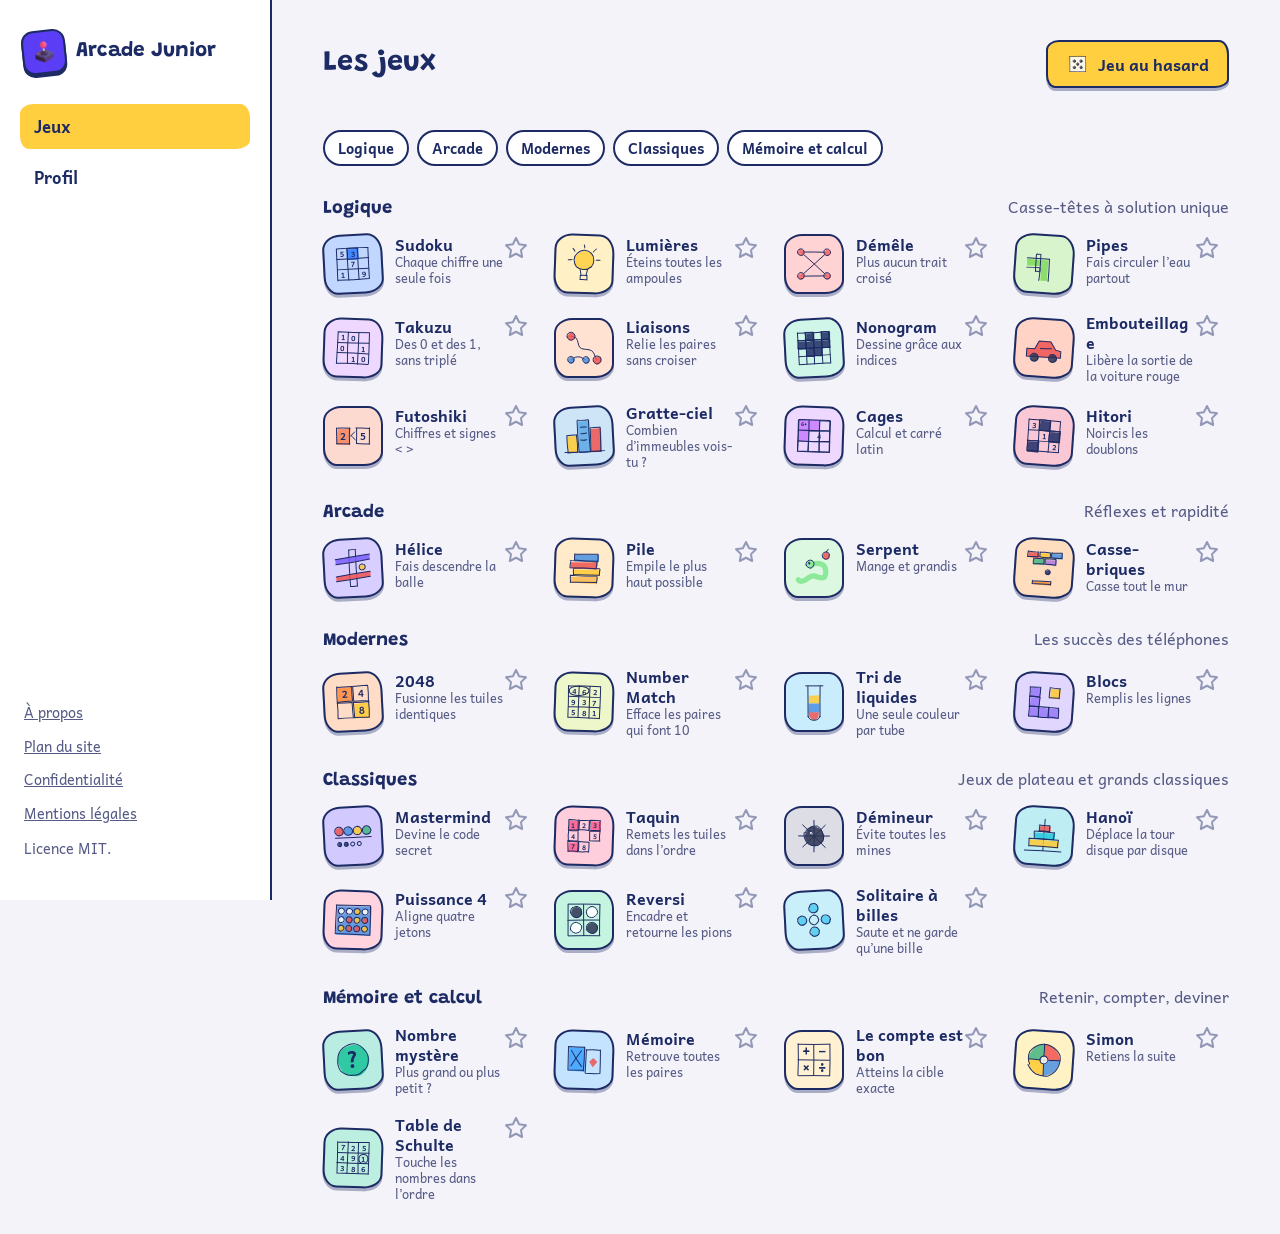
==== commit 0eca1018: "style: new global style" ====
--- a/index.html
+++ b/index.html
@@ -7,8 +7,8 @@
   <meta name="description" content="Arcade Junior : 2048, Mastermind, Sudoku, Démineur et d'autres mini-jeux de réflexion à jouer sur téléphone, sans compte, sans pub et hors ligne.">
   <meta name="referrer" content="no-referrer">
   <meta http-equiv="Content-Security-Policy" content="default-src 'self'; img-src 'self' data:; base-uri 'none'; form-action 'none'; object-src 'none'; frame-src 'none'; upgrade-insecure-requests">
-  <meta name="theme-color" content="#efeaff" media="(prefers-color-scheme: light)">
-  <meta name="theme-color" content="#15122a" media="(prefers-color-scheme: dark)">
+  <meta name="theme-color" content="#f4f3fa" media="(prefers-color-scheme: light)">
+  <meta name="theme-color" content="#1c2233" media="(prefers-color-scheme: dark)">
   <meta name="apple-mobile-web-app-capable" content="yes">
   <meta name="apple-mobile-web-app-title" content="Arcade Junior">
   <meta property="og:title" content="Arcade Junior">
@@ -34,8 +34,8 @@
       </header>
 
       <nav class="tabbar" aria-label="Navigation principale">
-        <a href="#/" data-tab="jeux"><span aria-hidden="true">🎮</span> Jeux</a>
-        <a href="#/profil" data-tab="profil"><span aria-hidden="true">🏆</span> Profil</a>
+        <a href="#/" data-tab="jeux">Jeux</a>
+        <a href="#/profil" data-tab="profil">Profil</a>
       </nav>
 
       <footer class="site-footer">
--- a/css/style.css
+++ b/css/style.css
@@ -1,50 +1,72 @@
-/* Arcade Junior — boîte de jeux de poche.
-   Parti pris : tuiles « jouet » aux contours épais et à l'ombre pleine décalée, qui s'enfoncent quand on appuie.
-   Chaque jeu porte sa couleur (--c). Polices système uniquement : aucune requête externe. */
+/* Arcade Junior — une boîte de jeux de poche.
+   Parti pris : des tuiles colorées un peu de travers, avec dans chacune un croquis du jeu tracé à la main (js/doodles.js).
+   Chaque jeu porte sa couleur (--c). Polices hébergées ici (css/fonts, licence OFL) : aucune requête externe. */
+
+@font-face { font-family: "Andika"; src: url("fonts/andika-400.woff2") format("woff2"); font-weight: 400; font-display: swap; }
+@font-face { font-family: "Andika"; src: url("fonts/andika-700.woff2") format("woff2"); font-weight: 700; font-display: swap; }
+@font-face { font-family: "Grandstander"; src: url("fonts/grandstander-700.woff2") format("woff2"); font-weight: 700; font-display: swap; }
 
 :root {
-  --bg: #efeaff;
+  --bg: #f4f3fa;
+  --hairline: #dcdbe9;
   --surface: #ffffff;
-  --surface-2: #e4ddff;
-  --ink: #1c1740;
-  --muted: #5b5580;
-  --line: #1c1740;
-  --grape: #5b3df5;
-  --on-grape: #ffffff;
-  --danger: #e5384f;
+  --surface-2: #e6e5f4;
+  --ink: #1d2b64;
+  --muted: #565b85;
+  --line: #1d2b64;
+  --pen: #4a3fe0;
+  --on-pen: #ffffff;
+  --danger: #d92c48;
+  --on-danger: #ffffff;
   --sun: #ffcf3f;
-  --good: #19a97f;
-  --shadow: 0 4px 0 var(--line);
-  --radius: 16px;
-  --font: ui-rounded, "SF Pro Rounded", "Nunito", "Segoe UI Variable Display", "Trebuchet MS", system-ui, sans-serif;
+  --good: #0f8a5f;
+  --mark: #ffe58a;
+  --logo: #5b3df5;
+  --stroke: 2px;
+  --shadow: 0 3px 0 color-mix(in srgb, var(--line) 35%, transparent);
+  --radius: 12px;
+  --r-hand: 13px 10px 14px 9px / 10px 14px 9px 13px; /* jamais tout à fait régulier */
+  --r-page: 10px;
+  --font: "Andika", "Trebuchet MS", system-ui, sans-serif;
+  --title: "Grandstander", "Andika", system-ui, sans-serif;
   --board: min(calc(100vw - 32px), 440px);
   color-scheme: light;
 }
 
 @media (prefers-color-scheme: dark) {
   :root:not([data-theme="light"]) {
-    --bg: #15122a;
-    --surface: #221d44;
-    --surface-2: #2d2758;
-    --ink: #f4f1ff;
-    --muted: #a9a3cf;
-    --line: #07061a;
-    --grape: #8a72ff;
-    --on-grape: #120d36;
-    --danger: #ff6b7f;
+    --bg: #1c2233;
+    --hairline: #2e364c;
+    --surface: #262d42;
+    --surface-2: #323a52;
+    --ink: #f2f1f7;
+    --muted: #aeb4c9;
+    --line: #0e1220;
+    --pen: #9aa6ff;
+    --on-pen: #12162a;
+    --danger: #ff8e9c;
+    --on-danger: #2a0a10;
+    --good: #5fd6a8;
+    --mark: rgba(255, 207, 63, 0.3);
+    --logo: #8a72ff;
     color-scheme: dark;
   }
 }
 :root[data-theme="dark"] {
-  --bg: #15122a;
-  --surface: #221d44;
-  --surface-2: #2d2758;
-  --ink: #f4f1ff;
-  --muted: #a9a3cf;
-  --line: #07061a;
-  --grape: #8a72ff;
-  --on-grape: #120d36;
-  --danger: #ff6b7f;
+  --bg: #1c2233;
+  --hairline: #2e364c;
+  --surface: #262d42;
+  --surface-2: #323a52;
+  --ink: #f2f1f7;
+  --muted: #aeb4c9;
+  --line: #0e1220;
+  --pen: #9aa6ff;
+  --on-pen: #12162a;
+  --danger: #ff8e9c;
+  --on-danger: #2a0a10;
+  --good: #5fd6a8;
+  --mark: rgba(255, 207, 63, 0.3);
+  --logo: #8a72ff;
   color-scheme: dark;
 }
 
@@ -54,20 +76,21 @@
   margin: 0;
   min-height: 100vh;
   min-height: 100dvh;
-  background: var(--bg);
+  background-color: var(--bg);
   color: var(--ink);
-  font: 500 1rem/1.5 var(--font);
+  font: 400 1rem/1.5 var(--font);
   -webkit-tap-highlight-color: transparent;
   padding-bottom: calc(76px + env(safe-area-inset-bottom));
 }
-h1, h2, h3 { font-weight: 800; line-height: 1.15; letter-spacing: -0.01em; margin: 0; }
-h1 { font-size: 1.9rem; }
-h2 { font-size: 1.25rem; }
+h1, h2, h3 { font-family: var(--title); font-weight: 700; line-height: 1.2; margin: 0; }
+h1 { font-size: 1.8rem; }
+h2 { font-size: 1.3rem; }
+h3 { font-size: 1.15rem; }
 p { margin: 0 0 0.75rem; }
 a { color: inherit; }
 button { font: inherit; color: inherit; cursor: pointer; touch-action: manipulation; }
 button:disabled { opacity: 0.45; cursor: default; }
-:focus-visible { outline: 3px solid var(--grape); outline-offset: 2px; }
+:focus-visible { outline: 3px solid var(--pen); outline-offset: 2px; }
 .muted { color: var(--muted); }
 [hidden] { display: none !important; }
 
@@ -82,76 +105,81 @@
 .site-header { order: 0; width: min(100%, 640px); margin: 0 auto; padding: calc(12px + env(safe-area-inset-top)) 16px 4px; display: flex; align-items: center; gap: 12px; }
 .shell > main { order: 1; }
 .site-footer { order: 2; }
-.brand { display: inline-flex; align-items: center; gap: 10px; text-decoration: none; font-weight: 800; font-size: 1.15rem; letter-spacing: -0.01em; }
-.brand-mark { display: grid; place-items: center; width: 38px; height: 38px; border: 2.5px solid var(--line); border-radius: 12px; background: var(--grape); color: var(--on-grape); box-shadow: 0 3px 0 var(--line); font-size: 1.1rem; transform: rotate(-6deg); }
+.brand { display: inline-flex; align-items: center; gap: 10px; font-family: var(--title); font-weight: 700; font-size: 1.15rem; text-decoration: none; }
+.brand-mark { display: grid; place-items: center; width: 38px; height: 38px; border: 2.5px solid var(--line); border-radius: 12px; background: var(--logo); box-shadow: 0 3px 0 var(--line); font-size: 1.1rem; transform: rotate(-6deg); }
+/* Emojis du site : images Fluent Emoji, à la taille du texte */
+.emoji { flex: none; width: 1.15em; height: 1.15em; vertical-align: -0.25em; object-fit: contain; }
 
 .site-footer { width: min(100%, 640px); margin: 0 auto; padding: 8px 16px 24px; color: var(--muted); font-size: 0.9rem; }
 .site-footer ul { list-style: none; margin: 0 0 8px; padding: 0; display: flex; flex-wrap: wrap; gap: 4px 16px; }
 .site-footer a { padding: 6px 0; display: inline-block; }
-.site-footer a[aria-current] { color: var(--ink); font-weight: 800; }
-
-.tabbar { position: fixed; left: 0; right: 0; bottom: 0; z-index: 5; display: flex; justify-content: center; gap: 10px; padding: 10px 16px calc(10px + env(safe-area-inset-bottom)); background: var(--bg); border-top: 2.5px solid var(--line); }
-.tabbar a { flex: 1; max-width: 220px; display: flex; align-items: center; justify-content: center; gap: 8px; padding: 10px 12px; border: 2.5px solid var(--line); border-radius: 14px; background: var(--surface); box-shadow: var(--shadow); font-weight: 800; text-decoration: none; transition: transform 0.08s, box-shadow 0.08s; }
-.tabbar a.on { background: var(--grape); color: var(--on-grape); }
-.tabbar a:active { transform: translateY(4px); box-shadow: 0 0 0 var(--line); }
-
-body.playing { padding-bottom: 24px; }
+.site-footer a[aria-current] { color: var(--ink); font-weight: 700; }
+
+.tabbar { position: fixed; left: 0; right: 0; bottom: 0; z-index: 5; display: flex; justify-content: center; gap: 10px; padding: 10px 16px calc(10px + env(safe-area-inset-bottom)); background: var(--bg); border-top: var(--stroke) solid var(--line); }
+.tabbar a { flex: 1; max-width: 200px; padding: 8px 14px; border-radius: var(--r-hand); font-weight: 700; text-align: center; text-decoration: none; }
+.tabbar a.on { background: var(--sun); color: #1d2b64; }
+
+body.playing { padding-bottom: 24px; background-image: none; }
 body.playing .site-header, body.playing .site-footer, body.playing .tabbar { display: none; }
 body.playing main { padding-top: 0; }
 
 /* ---------- Boutons ---------- */
 
-.btn { display: inline-flex; align-items: center; justify-content: center; gap: 8px; min-height: 46px; padding: 10px 18px; border: 2.5px solid var(--line); border-radius: 14px; background: var(--surface); color: var(--ink); font-weight: 800; text-decoration: none; box-shadow: var(--shadow); transition: transform 0.08s, box-shadow 0.08s; }
-.btn:active:not(:disabled) { transform: translateY(4px); box-shadow: 0 0 0 var(--line); }
-.btn-primary { background: var(--grape); color: var(--on-grape); }
-.btn-danger { background: var(--danger); color: #fff; }
-:root[data-theme="dark"] .btn-danger { color: #1d0610; }
-.btn-big { min-height: 56px; padding: 12px 26px; font-size: 1.1rem; border-radius: 18px; }
+.btn { display: inline-flex; align-items: center; justify-content: center; gap: 8px; min-height: 46px; padding: 10px 18px; border: var(--stroke) solid var(--line); border-radius: var(--r-hand); background: var(--surface); color: var(--ink); font-weight: 700; text-decoration: none; box-shadow: var(--shadow); transition: transform 0.08s, box-shadow 0.08s; }
+.btn:active:not(:disabled) { transform: translateY(1px); box-shadow: none; }
+.btn-primary { background: var(--sun); color: #1d2b64; }
+.btn-danger { background: var(--danger); color: var(--on-danger); }
+.btn-big { min-height: 52px; padding: 10px 22px; font-size: 1.05rem; }
 .btn-row { display: flex; flex-wrap: wrap; gap: 10px; margin-top: 14px; }
-.icon-btn { display: grid; place-items: center; width: 44px; height: 44px; flex: none; border: 2.5px solid var(--line); border-radius: 12px; background: var(--surface); box-shadow: 0 3px 0 var(--line); font-size: 1.15rem; font-weight: 800; text-decoration: none; transition: transform 0.08s, box-shadow 0.08s; }
-.icon-btn:active { transform: translateY(3px); box-shadow: none; }
-
-.notice { margin: 0; padding: 12px 14px; border: 2.5px solid var(--line); border-radius: var(--radius); background: var(--sun); color: #1c1740; font-weight: 700; }
-
-.head-actions { display: flex; align-items: center; gap: 10px; }
-.btn-small { min-height: 36px; padding: 4px 12px; border-radius: 12px; font-size: 0.85rem; box-shadow: 0 3px 0 var(--line); }
-.section-head { display: flex; align-items: baseline; justify-content: space-between; gap: 12px; margin-bottom: 12px; }
+.icon-btn { display: grid; place-items: center; width: 44px; height: 44px; flex: none; border: var(--stroke) solid var(--line); border-radius: var(--r-hand); background: var(--surface); box-shadow: var(--shadow); font-size: 1.15rem; font-weight: 700; text-decoration: none; transition: transform 0.08s, box-shadow 0.08s; }
+.icon-btn:active { transform: translateY(1px); box-shadow: none; }
+
+.notice { margin: 0; padding: 10px 14px; border-left: 4px solid var(--danger); background: var(--mark); color: var(--ink); font-weight: 700; }
+
+.head-actions { display: flex; align-items: center; flex-wrap: wrap; gap: 10px; }
+.btn-small { min-height: 36px; padding: 4px 12px; font-size: 0.85rem; }
+.section-head { display: flex; flex-wrap: wrap; align-items: baseline; justify-content: space-between; gap: 2px 12px; margin-bottom: 14px; }
 
 /* ---------- Accueil ---------- */
 
-.hero { padding: 22px 20px 24px; border: 2.5px solid var(--line); border-radius: 24px; background: var(--grape); color: var(--on-grape); box-shadow: 0 6px 0 var(--line); }
-.hero h1 { font-size: 2.1rem; margin-bottom: 8px; }
-.hero p { max-width: 30ch; margin-bottom: 18px; opacity: 0.95; }
-.hero .btn-primary { background: var(--sun); color: #1c1740; }
-
-.games { display: grid; grid-template-columns: repeat(2, minmax(0, 1fr)); gap: 14px; }
-.game-card { position: relative; min-width: 0; overflow-wrap: anywhere; display: flex; flex-direction: column; align-items: flex-start; gap: 4px; padding: 14px 14px 16px; min-height: 148px; text-align: left; border: 2.5px solid var(--line); border-radius: 20px; background: color-mix(in srgb, var(--c) 32%, var(--surface)); box-shadow: 0 5px 0 var(--line); transition: transform 0.08s, box-shadow 0.08s; }
-.game-card:active { transform: translateY(5px); box-shadow: 0 0 0 var(--line); }
-.game-emoji { display: grid; place-items: center; width: 52px; height: 52px; margin-bottom: 6px; border: 2.5px solid var(--line); border-radius: 15px; background: var(--c); font-size: 1.7rem; transform: rotate(-4deg); }
-.game-card strong { font-size: 1.1rem; font-weight: 800; }
-.game-tag { font-size: 0.88rem; line-height: 1.3; color: var(--muted); }
+.home-head { display: flex; flex-wrap: wrap; align-items: center; justify-content: space-between; gap: 10px 16px; padding-top: 8px; }
+.home-head .doodle { width: 24px; height: 24px; flex: none; color: #1d2b64; }
+
+.games { display: grid; grid-template-columns: repeat(2, minmax(0, 1fr)); gap: 22px 14px; }
+.game-card { position: relative; width: 100%; min-width: 0; overflow-wrap: anywhere; display: flex; flex-direction: column; align-items: flex-start; gap: 1px; padding: 0; text-align: left; border: 0; background: transparent; }
+.game-emoji { display: grid; place-items: center; width: 72px; height: 72px; margin-bottom: 6px; padding: 8px; border: var(--stroke) solid var(--line); border-radius: 18px 15px 19px 14px / 15px 19px 14px 18px; background: color-mix(in srgb, var(--c) 30%, var(--surface)); box-shadow: var(--shadow); font-size: 2.2rem; transition: transform 0.12s; }
+.doodle { display: block; width: 100%; height: 100%; overflow: visible; color: var(--ink); }
+.dd-ink { fill: none; stroke: currentColor; stroke-width: 1.5; stroke-linecap: round; stroke-linejoin: round; }
+.dd-fill { fill-opacity: 0.85; }
+.dd-band { fill: none; stroke: var(--c); stroke-width: 8; stroke-linecap: round; stroke-linejoin: round; }
+.dd-txt { fill: currentColor; font-family: var(--font); font-weight: 700; }
+.game-tile:nth-child(3n + 1) .game-emoji { transform: rotate(-3deg); }
+.game-tile:nth-child(3n + 2) .game-emoji { transform: rotate(2deg); }
+.game-tile:nth-child(4n) .game-emoji { transform: rotate(4deg); }
+.game-tile .game-card:active .game-emoji { transform: scale(0.94); }
+.game-card strong { font-size: 1.05rem; font-weight: 700; line-height: 1.25; }
+.game-tag { font-size: 0.86rem; line-height: 1.3; color: var(--muted); }
 .game-tile { position: relative; display: grid; grid-template-columns: minmax(0, 1fr); }
-.game-tile > .game-card { padding-right: 44px; }
 .game-meta { display: flex; flex-wrap: wrap; gap: 4px; margin-top: auto; padding-top: 4px; }
-.game-badge { padding: 1px 8px; border: 2px solid var(--line); border-radius: 99px; background: var(--surface); font-size: 0.72rem; font-weight: 800; }
-.game-badge.lab { background: var(--sun); color: #1c1740; }
-.fav-btn { position: absolute; top: 6px; right: 6px; display: grid; place-items: center; width: 38px; height: 38px; padding: 0; border: 0; border-radius: 50%; background: transparent; color: var(--ink); font-size: 1.35rem; line-height: 1; }
+.game-badge { padding: 0 6px; background: var(--mark); color: var(--ink); font-size: 0.76rem; font-weight: 700; }
+.game-badge.lab { background: var(--sun); color: #1d2b64; }
+.fav-btn { position: absolute; top: -6px; right: 2px; display: grid; place-items: center; width: 40px; height: 40px; padding: 0; border: 0; border-radius: 50%; background: transparent; color: var(--ink); font-size: 1.35rem; line-height: 1; }
 .fav-btn svg { width: 24px; height: 24px; overflow: visible; }
-.fav-btn .star-line { color: color-mix(in srgb, var(--ink) 70%, transparent); }
-.fav-btn .star-fill { fill: #ffcf3f; stroke: var(--line); stroke-width: 1.4px; stroke-linejoin: round; paint-order: stroke; }
+.fav-btn .star-line { color: color-mix(in srgb, var(--ink) 45%, transparent); }
+.fav-btn .star-fill { fill: var(--sun); stroke: var(--line); stroke-width: 1.4px; stroke-linejoin: round; paint-order: stroke; }
 .fav-btn.pop svg { animation: starpop 0.35s ease-out; }
 @keyframes starpop { 40% { transform: scale(1.35) rotate(-12deg); } }
-.fav-btn:focus-visible { outline: 3px solid var(--grape); outline-offset: 0; }
+.fav-btn:focus-visible { outline: 3px solid var(--pen); outline-offset: 0; }
 
 .sessions { list-style: none; margin: 0; padding: 0; display: grid; grid-template-columns: minmax(0, 1fr); gap: 12px; }
 .session { display: flex; align-items: stretch; gap: 10px; }
-.session-main { flex: 1; min-width: 0; display: flex; align-items: center; gap: 12px; padding: 10px 14px 10px 10px; border: 2.5px solid var(--line); border-radius: 18px; background: color-mix(in srgb, var(--c) 32%, var(--surface)); box-shadow: var(--shadow); text-decoration: none; transition: transform 0.08s, box-shadow 0.08s; }
-.session-main:active { transform: translateY(4px); box-shadow: none; }
-.session-emoji { display: grid; place-items: center; flex: none; width: 44px; height: 44px; border: 2.5px solid var(--line); border-radius: 13px; background: var(--c); font-size: 1.4rem; }
+.session-main { flex: 1; min-width: 0; display: flex; align-items: center; gap: 12px; padding: 8px 12px 8px 10px; border: var(--stroke) solid var(--line); border-radius: var(--r-hand); background: var(--surface); box-shadow: var(--shadow); text-decoration: none; transition: transform 0.08s, box-shadow 0.08s; }
+.session-main:active { transform: translateY(1px); box-shadow: none; }
+.session-emoji { display: grid; place-items: center; flex: none; width: 44px; height: 44px; padding: 5px; border: var(--stroke) solid var(--line); border-radius: 12px; background: color-mix(in srgb, var(--c) 30%, var(--surface)); font-size: 1.4rem; }
 .session-text { flex: 1; display: flex; flex-direction: column; min-width: 0; line-height: 1.25; }
 .session-text > * { overflow: hidden; text-overflow: ellipsis; white-space: nowrap; } /* petit écran : on coupe le texte plutôt que d'élargir la page */
 .session-text span { font-size: 0.85rem; color: var(--muted); }
-.session-go { flex: none; margin-left: auto; font-weight: 800; font-size: 0.9rem; }
+.session-go { flex: none; margin-left: auto; font-weight: 700; font-size: 0.9rem; color: var(--pen); }
 .session > .icon-btn { align-self: center; }
 
 /* ---------- Partie ---------- */
@@ -160,23 +188,23 @@
 .topbar-title { flex: 1; min-width: 0; display: flex; flex-direction: column; line-height: 1.2; }
 .topbar-title strong { font-size: 1.1rem; font-weight: 800; }
 .topbar-title span { font-size: 0.82rem; color: var(--muted); }
-.timer { font-variant-numeric: tabular-nums; font-weight: 800; padding: 6px 10px; border: 2.5px solid var(--line); border-radius: 12px; background: var(--surface); }
+.timer { font-variant-numeric: tabular-nums; font-weight: 800; padding: 6px 10px; border: var(--stroke) solid var(--line); border-radius: 12px; background: var(--surface); }
 .stage { display: flex; flex-direction: column; align-items: center; gap: 14px; padding-top: 6px; }
 
 .hud { width: var(--board); display: flex; align-items: stretch; justify-content: space-between; gap: 10px; }
-.hud-item { flex: 1; display: flex; flex-direction: column; padding: 6px 12px; border: 2.5px solid var(--line); border-radius: 14px; background: var(--surface); box-shadow: 0 3px 0 var(--line); line-height: 1.2; }
+.hud-item { flex: 1; display: flex; flex-direction: column; padding: 6px 12px; border: var(--stroke) solid var(--line); border-radius: 14px; background: var(--surface); box-shadow: var(--shadow); line-height: 1.2; }
 .hud-item span { font-size: 0.78rem; color: var(--muted); font-weight: 700; }
 .hud-item strong { font-size: 1.3rem; font-weight: 800; font-variant-numeric: tabular-nums; }
-.hud .btn { flex: 1; min-height: 0; box-shadow: 0 3px 0 var(--line); }
-
-.key { min-height: 52px; border: 2.5px solid var(--line); border-radius: 14px; background: var(--surface); box-shadow: var(--shadow); font-size: 1.3rem; font-weight: 800; transition: transform 0.08s, box-shadow 0.08s; }
-.key:active { transform: translateY(4px); box-shadow: none; }
-.key-ok { background: var(--grape); color: var(--on-grape); }
+.hud .btn { flex: 1; min-height: 0; box-shadow: var(--shadow); }
+
+.key { min-height: 52px; border: var(--stroke) solid var(--line); border-radius: 14px; background: var(--surface); box-shadow: var(--shadow); font-size: 1.3rem; font-weight: 800; transition: transform 0.08s, box-shadow 0.08s; }
+.key:active { transform: translateY(1px); box-shadow: none; }
+.key-ok { background: var(--pen); color: var(--on-pen); }
 
 /* 2048 */
 .g2048 { display: flex; flex-direction: column; align-items: center; gap: 14px; touch-action: none; user-select: none; -webkit-user-select: none; width: 100%; padding-bottom: 24px; }
-.g2048-board { width: var(--board); aspect-ratio: 1; display: grid; grid-template-columns: repeat(var(--n), minmax(0, 1fr)); grid-template-rows: repeat(var(--n), minmax(0, 1fr)); gap: 8px; padding: 8px; border: 2.5px solid var(--line); border-radius: 18px; background: var(--surface-2); box-shadow: 0 5px 0 var(--line); }
-.cell2048 { min-width: 0; min-height: 0; overflow: hidden; display: grid; place-items: center; border-radius: 10px; background: color-mix(in srgb, var(--ink) 10%, transparent); font-weight: 800; color: #1c1740; font-size: calc(var(--board) / var(--n) * 0.36); font-variant-numeric: tabular-nums; }
+.g2048-board { width: var(--board); aspect-ratio: 1; display: grid; grid-template-columns: repeat(var(--n), minmax(0, 1fr)); grid-template-rows: repeat(var(--n), minmax(0, 1fr)); gap: 8px; padding: 8px; border: var(--stroke) solid var(--line); border-radius: var(--r-page); background: var(--surface-2); }
+.cell2048 { min-width: 0; min-height: 0; overflow: hidden; display: grid; place-items: center; border-radius: 10px; background: color-mix(in srgb, var(--ink) 10%, transparent); font-weight: 800; color: #1d2b64; font-size: calc(var(--board) / var(--n) * 0.36); font-variant-numeric: tabular-nums; }
 .cell2048[data-len="3"] { font-size: calc(var(--board) / var(--n) * 0.3); }
 .cell2048[data-len="4"] { font-size: calc(var(--board) / var(--n) * 0.24); }
 .cell2048[data-len="5"] { font-size: calc(var(--board) / var(--n) * 0.19); }
@@ -190,18 +218,18 @@
 
 /* Mastermind */
 .mm { width: min(100%, 440px); display: flex; flex-direction: column; gap: 12px; padding-bottom: 16px; }
-.mm-board { position: relative; display: flex; flex-direction: column; gap: 6px; max-height: calc(100dvh - 300px); min-height: 220px; overflow-y: auto; padding: 8px; border: 2.5px solid var(--line); border-radius: 18px; background: var(--surface-2); }
+.mm-board { position: relative; display: flex; flex-direction: column; gap: 6px; max-height: calc(100dvh - 300px); min-height: 220px; overflow-y: auto; padding: 8px; border: var(--stroke) solid var(--line); border-radius: var(--r-page); background: var(--surface-2); }
 .mm-row { display: flex; align-items: center; justify-content: space-between; gap: 10px; padding: 4px 8px; border-radius: 12px; }
-.mm-row.current { background: var(--surface); outline: 2.5px solid var(--line); }
-.mm-secret { padding-bottom: 8px; margin-bottom: 4px; border-bottom: 2.5px dashed var(--muted); border-radius: 0; }
+.mm-row.current { background: var(--surface); outline: var(--stroke) solid var(--line); }
+.mm-secret { padding-bottom: 8px; margin-bottom: 4px; border-bottom: var(--stroke) dashed var(--muted); border-radius: 0; }
 .mm-pegs { display: flex; gap: 8px; }
-.peg, .peg-btn { display: grid; place-items: center; width: 38px; height: 38px; padding: 0; border: 2.5px solid var(--line); border-radius: 50%; color: #1c1740; background: var(--surface); }
+.peg, .peg-btn { display: grid; place-items: center; width: 38px; height: 38px; padding: 0; border: var(--stroke) solid var(--line); border-radius: 50%; color: #1d2b64; background: var(--surface); }
 .peg svg, .peg-btn svg { width: 62%; height: 62%; display: block; fill: currentColor; pointer-events: none; }
 .peg.empty, .peg-btn.empty { background: transparent; border-style: dashed; border-color: var(--muted); }
 .peg.hidden { background: var(--ink); color: var(--bg); border-color: var(--line); font-weight: 800; }
 .mm-palette { display: flex; flex-wrap: wrap; justify-content: center; gap: 10px; }
-.mm-palette .peg-btn { width: 48px; height: 48px; box-shadow: 0 3px 0 var(--line); transition: transform 0.08s, box-shadow 0.08s; }
-.mm-palette .peg-btn:active { transform: translateY(3px); box-shadow: none; }
+.mm-palette .peg-btn { width: 48px; height: 48px; box-shadow: var(--shadow); transition: transform 0.08s, box-shadow 0.08s; }
+.mm-palette .peg-btn:active { transform: translateY(1px); box-shadow: none; }
 .mm-actions { display: flex; gap: 10px; }
 .mm-actions .btn-primary { flex: 1; }
 .mm-fb { display: grid; grid-template-columns: repeat(var(--cols), 11px); gap: 4px; }
@@ -218,27 +246,27 @@
 .nb-range span { display: block; color: var(--muted); font-size: 0.9rem; }
 .nb-range strong { font-size: 1.5rem; font-weight: 800; }
 .nb-tries { display: flex; flex-wrap: wrap; justify-content: center; gap: 6px; }
-.nb-tries i { width: 14px; height: 14px; border-radius: 50%; border: 2.5px solid var(--line); background: var(--sun); }
+.nb-tries i { width: 14px; height: 14px; border-radius: 50%; border: var(--stroke) solid var(--line); background: var(--sun); }
 .nb-tries i.used { background: transparent; border-style: dashed; border-color: var(--muted); }
-.nb-display { width: 100%; padding: 8px; text-align: center; font-size: 3.2rem; font-weight: 800; line-height: 1.1; font-variant-numeric: tabular-nums; border: 2.5px solid var(--line); border-radius: 18px; background: var(--surface); box-shadow: 0 5px 0 var(--line); }
+.nb-display { width: 100%; padding: 8px; text-align: center; font-size: 3.2rem; font-weight: 800; line-height: 1.1; font-variant-numeric: tabular-nums; border: var(--stroke) solid var(--line); border-radius: 18px; background: var(--surface); }
 .nb-display.empty { color: var(--muted); }
 .nb-history { list-style: none; margin: 0; padding: 0; width: 100%; display: grid; grid-template-columns: minmax(0, 1fr); gap: 6px; max-height: 130px; overflow-y: auto; }
-.nb-history li { display: flex; justify-content: space-between; align-items: center; padding: 6px 12px; border: 2.5px solid var(--line); border-radius: 12px; background: var(--surface); font-weight: 700; }
-.nb-history li.hit { background: var(--sun); color: #1c1740; }
+.nb-history li { display: flex; justify-content: space-between; align-items: center; padding: 6px 12px; border: var(--stroke) solid var(--line); border-radius: 12px; background: var(--surface); font-weight: 700; }
+.nb-history li.hit { background: var(--sun); color: #1d2b64; }
 .nb-pad { width: 100%; display: grid; grid-template-columns: repeat(3, minmax(0, 1fr)); gap: 10px; }
 
 /* Lumières */
 .lo { display: flex; flex-direction: column; align-items: center; gap: 14px; width: 100%; padding-bottom: 24px; }
-.lo-board { width: var(--board); aspect-ratio: 1; display: grid; grid-template-columns: repeat(var(--n), minmax(0, 1fr)); grid-template-rows: repeat(var(--n), minmax(0, 1fr)); gap: 8px; padding: 10px; border: 2.5px solid var(--line); border-radius: 18px; background: #261f52; box-shadow: 0 5px 0 var(--line); }
-.bulb { border: 2.5px solid #0c0a22; border-radius: 50%; background: #3a3170; padding: 0; transition: background 0.12s, box-shadow 0.12s, transform 0.08s; }
+.lo-board { width: var(--board); aspect-ratio: 1; display: grid; grid-template-columns: repeat(var(--n), minmax(0, 1fr)); grid-template-rows: repeat(var(--n), minmax(0, 1fr)); gap: 8px; padding: 10px; border: var(--stroke) solid var(--line); border-radius: var(--r-page); background: #1e2a4a; }
+.bulb { border: var(--stroke) solid #101728; border-radius: 50%; background: #35456e; padding: 0; transition: background 0.12s, box-shadow 0.12s, transform 0.08s; }
 .bulb:active { transform: scale(0.92); }
-.bulb.on { background: var(--sun); border-color: #1c1740; box-shadow: 0 0 14px 2px rgba(255, 207, 63, 0.75); }
+.bulb.on { background: var(--sun); border-color: #1d2b64; box-shadow: 0 0 14px 2px rgba(255, 207, 63, 0.75); }
 
 /* Taquin */
 .tq { display: flex; flex-direction: column; align-items: center; gap: 14px; width: 100%; padding-bottom: 24px; }
-.tq-board { position: relative; width: var(--board); aspect-ratio: 1; border: 2.5px solid var(--line); border-radius: 18px; background: var(--surface-2); box-shadow: 0 5px 0 var(--line); overflow: hidden; }
-.tq-tile { position: absolute; left: 0; top: 0; width: calc(100% / var(--n)); height: calc(100% / var(--n)); padding: 0; border: 0; background: transparent; transform: translate(calc(var(--x) * 100%), calc(var(--y) * 100%)); transition: transform 0.14s ease-out; font-size: calc(var(--board) / var(--n) * 0.38); font-weight: 800; color: #1c1740; }
-.tq-tile::before { content: ""; position: absolute; inset: 3px; z-index: -1; border: 2.5px solid var(--line); border-radius: 12px; background: hsl(var(--hue) 85% 72%); box-shadow: 0 3px 0 var(--line); }
+.tq-board { position: relative; width: var(--board); aspect-ratio: 1; border: var(--stroke) solid var(--line); border-radius: var(--r-page); background: var(--surface-2); overflow: hidden; }
+.tq-tile { position: absolute; left: 0; top: 0; width: calc(100% / var(--n)); height: calc(100% / var(--n)); padding: 0; border: 0; background: transparent; transform: translate(calc(var(--x) * 100%), calc(var(--y) * 100%)); transition: transform 0.14s ease-out; font-size: calc(var(--board) / var(--n) * 0.38); font-weight: 800; color: #1d2b64; }
+.tq-tile::before { content: ""; position: absolute; inset: 3px; z-index: -1; border: var(--stroke) solid var(--line); border-radius: 12px; background: hsl(var(--hue) 85% 72%); box-shadow: var(--shadow); }
 .tq-tile { z-index: 0; isolation: isolate; }
 
 /* Mémoire */
@@ -246,17 +274,17 @@
 .mem-board { --w: var(--board); width: var(--w); display: grid; grid-template-columns: repeat(var(--cols), minmax(0, 1fr)); gap: 8px; perspective: 800px; }
 .mem-card { position: relative; aspect-ratio: 1; padding: 0; border: 0; background: transparent; transform-style: preserve-3d; transition: transform 0.3s; }
 .mem-card.up { transform: rotateY(180deg); }
-.face { position: absolute; inset: 0; display: grid; place-items: center; border: 2.5px solid var(--line); border-radius: 14px; backface-visibility: hidden; -webkit-backface-visibility: hidden; font-size: calc(var(--w, var(--board)) / var(--cols) * 0.5); font-weight: 800; }
-.face.front { background: var(--grape); color: var(--on-grape); box-shadow: 0 4px 0 var(--line); }
+.face { position: absolute; inset: 0; display: grid; place-items: center; border: var(--stroke) solid var(--line); border-radius: 14px; backface-visibility: hidden; -webkit-backface-visibility: hidden; font-size: calc(var(--w, var(--board)) / var(--cols) * 0.5); font-weight: 800; }
+.face.front { background: var(--pen); color: var(--on-pen); box-shadow: var(--shadow); }
 .face.back { background: var(--surface); transform: rotateY(180deg); }
 .mem-card.matched .face.back { background: color-mix(in srgb, var(--good) 35%, var(--surface)); }
 
 /* Démineur */
 .ms { display: flex; flex-direction: column; align-items: center; gap: 14px; width: 100%; padding-bottom: 24px; }
-.ms-board { --w: var(--board); width: var(--w); display: grid; grid-template-columns: repeat(var(--cols), minmax(0, 1fr)); gap: 2px; padding: 4px; border: 2.5px solid var(--line); border-radius: 14px; background: var(--line); touch-action: manipulation; user-select: none; -webkit-user-select: none; -webkit-touch-callout: none; }
-.ms-cell { aspect-ratio: 1; display: grid; place-items: center; padding: 0; border: 0; border-radius: 5px; background: var(--grape); color: #1c1740; font-size: calc(var(--w, var(--board)) / var(--cols) * 0.55); font-weight: 800; line-height: 1; }
+.ms-board { --w: var(--board); width: var(--w); display: grid; grid-template-columns: repeat(var(--cols), minmax(0, 1fr)); gap: 2px; padding: 4px; border: var(--stroke) solid var(--line); border-radius: var(--r-page); background: var(--line); touch-action: manipulation; user-select: none; -webkit-user-select: none; -webkit-touch-callout: none; }
+.ms-cell { aspect-ratio: 1; display: grid; place-items: center; padding: 0; border: 0; border-radius: 5px; background: var(--pen); color: #1d2b64; font-size: calc(var(--w, var(--board)) / var(--cols) * 0.55); font-weight: 800; line-height: 1; }
 .ms-cell.open { background: var(--surface); }
-.ms-cell.flag { background: color-mix(in srgb, var(--sun) 70%, var(--grape)); }
+.ms-cell.flag { background: color-mix(in srgb, var(--sun) 70%, var(--pen)); }
 .ms-cell.mine { background: var(--surface-2); }
 .ms-cell.boom { background: var(--danger); }
 .ms-cell.n1 { color: #2f6bff; } .ms-cell.n2 { color: #15935f; } .ms-cell.n3 { color: #e5384f; } .ms-cell.n4 { color: #7a3df5; }
@@ -270,20 +298,20 @@
 
 /* Sudoku */
 .sd { display: flex; flex-direction: column; align-items: center; gap: 14px; width: 100%; padding-bottom: 24px; }
-.sd-board { width: var(--w); aspect-ratio: 1; display: grid; grid-template-columns: repeat(var(--n), minmax(0, 1fr)); grid-template-rows: repeat(var(--n), minmax(0, 1fr)); border: 3px solid var(--line); border-radius: 10px; background: var(--surface); overflow: hidden; }
-.sd-cell { display: grid; place-items: center; padding: 0; border: 0; border-right: 1px solid color-mix(in srgb, var(--ink) 25%, transparent); border-bottom: 1px solid color-mix(in srgb, var(--ink) 25%, transparent); border-radius: 0; background: transparent; font-size: calc(var(--w, var(--board)) / var(--n) * 0.52); font-weight: 700; color: var(--grape); }
+.sd-board { width: var(--w); aspect-ratio: 1; display: grid; grid-template-columns: repeat(var(--n), minmax(0, 1fr)); grid-template-rows: repeat(var(--n), minmax(0, 1fr)); border: 3px solid var(--line); border-radius: var(--r-page); background: var(--surface); overflow: hidden; }
+.sd-cell { display: grid; place-items: center; padding: 0; border: 0; border-right: 1px solid color-mix(in srgb, var(--ink) 25%, transparent); border-bottom: 1px solid color-mix(in srgb, var(--ink) 25%, transparent); border-radius: 0; background: transparent; font-size: calc(var(--w, var(--board)) / var(--n) * 0.52); font-weight: 700; color: var(--pen); }
 .sd-tools { width: var(--w); display: flex; gap: 10px; }
 .sd-tools .key { flex: 1; font-size: 1rem; }
-.key.on { background: var(--sun); color: #1c1740; }
+.key.on { background: var(--sun); color: #1d2b64; }
 .sd-pad .key.done, .sd-pad .key.done:hover, .sd-pad .key.done:active { background: var(--surface-2); color: var(--muted); box-shadow: none; transform: none; opacity: 0.55; text-decoration: line-through; cursor: default; }
 .sd-notes { display: grid; grid-template-columns: repeat(var(--bw), minmax(0, 1fr)); place-items: center; width: 100%; height: 100%; padding: 1px; font-size: calc(var(--w, var(--board)) / var(--n) * 0.27); font-weight: 700; line-height: 1; color: var(--muted); }
-.sd-cell.sel .sd-notes { color: #1c1740; }
+.sd-cell.sel .sd-notes { color: #1d2b64; }
 .sd-cell.bx-r { border-right: 3px solid var(--line); }
 .sd-cell.bx-b { border-bottom: 3px solid var(--line); }
 .sd-cell.given { color: var(--ink); font-weight: 800; background: color-mix(in srgb, var(--ink) 7%, transparent); }
-.sd-cell.peer { background: color-mix(in srgb, var(--grape) 14%, transparent); }
+.sd-cell.peer { background: color-mix(in srgb, var(--pen) 14%, transparent); }
 .sd-cell.same { background: color-mix(in srgb, var(--sun) 55%, transparent); }
-.sd-cell.sel { background: var(--sun); color: #1c1740; }
+.sd-cell.sel { background: var(--sun); color: #1d2b64; }
 .sd-cell.bad { color: var(--danger); background: color-mix(in srgb, var(--danger) 18%, transparent); }
 .sd { --w: var(--board); }
 .sd-pad { width: var(--w); display: grid; grid-template-columns: repeat(auto-fill, minmax(56px, 1fr)); gap: 10px; }
@@ -292,36 +320,32 @@
 .fu, .sk { display: flex; flex-direction: column; align-items: center; gap: 14px; width: 100%; padding-bottom: 24px; --w: var(--board); }
 .sd-pad.fu-pad, .sd-pad.sk-pad { grid-template-columns: repeat(var(--k), minmax(0, 1fr)); gap: 6px; }
 .fu-board { --cell: calc(var(--w) / (var(--n) * 1.45 - 0.45)); width: var(--w); aspect-ratio: 1; display: grid; grid-template-columns: repeat(var(--m), minmax(0, 1fr) minmax(0, 0.45fr)) minmax(0, 1fr); grid-template-rows: repeat(var(--m), minmax(0, 1fr) minmax(0, 0.45fr)) minmax(0, 1fr); }
-.fu-cell, .sk-cell { grid-row: var(--gr); grid-column: var(--gc); display: grid; place-items: center; min-width: 0; padding: 0; border: 3px solid var(--line); border-radius: 10px; background: var(--surface); font-weight: 700; color: var(--grape); }
+.fu-cell, .sk-cell { grid-row: var(--gr); grid-column: var(--gc); display: grid; place-items: center; min-width: 0; padding: 0; border: 3px solid var(--line); border-radius: 10px; background: var(--surface); font-weight: 700; color: var(--pen); }
 .fu-cell { font-size: calc(var(--cell) * 0.55); }
 .fu-sign { grid-row: var(--gr); grid-column: var(--gc); display: grid; place-items: center; font-size: calc(var(--cell) * 0.5); font-weight: 900; line-height: 1; color: var(--ink); user-select: none; }
 .fu-sign.bad { color: var(--danger); }
 .fu-cell.given, .sk-cell.given { color: var(--ink); font-weight: 800; background: color-mix(in srgb, var(--ink) 10%, var(--surface)); }
-.fu-cell.peer, .sk-cell.peer { background: color-mix(in srgb, var(--grape) 14%, var(--surface)); }
-.fu-cell.sel, .sk-cell.sel { background: var(--sun); color: #1c1740; }
+.fu-cell.peer, .sk-cell.peer { background: color-mix(in srgb, var(--pen) 14%, var(--surface)); }
+.fu-cell.sel, .sk-cell.sel { background: var(--sun); color: #1d2b64; }
 .fu-cell.bad, .sk-cell.bad { color: var(--danger); background: color-mix(in srgb, var(--danger) 18%, var(--surface)); }
 
 /* Gratte-ciel : indices sur le pourtour, immeubles au centre (teinte selon la hauteur) */
 .sk-board { --cell: calc(var(--w) / (var(--n) + 1.3)); width: var(--w); aspect-ratio: 1; display: grid; grid-template-columns: minmax(0, 0.65fr) repeat(var(--n), minmax(0, 1fr)) minmax(0, 0.65fr); grid-template-rows: minmax(0, 0.65fr) repeat(var(--n), minmax(0, 1fr)) minmax(0, 0.65fr); gap: 4px; }
-.sk-cell { font-size: calc(var(--cell) * 0.5); background: color-mix(in srgb, var(--grape) calc(var(--v, 0) * 45%), var(--surface)); }
+.sk-cell { font-size: calc(var(--cell) * 0.5); background: color-mix(in srgb, var(--pen) calc(var(--v, 0) * 45%), var(--surface)); }
 .sk-clue { grid-row: var(--gr); grid-column: var(--gc); display: grid; place-items: center; font-size: calc(var(--cell) * 0.4); font-weight: 800; color: var(--ink); user-select: none; }
 .sk-clue.ok { color: var(--muted); opacity: 0.5; }
 .sk-clue.bad { color: var(--danger); }
 
 /* Accueil par catégories (laboratoire) */
 .sr-only { position: absolute; width: 1px; height: 1px; overflow: hidden; clip: rect(0 0 0 0); white-space: nowrap; }
-.cat-chips { display: flex; gap: 8px; overflow-x: auto; padding: 2px 2px 8px; scrollbar-width: none; }
-.cat-chips::-webkit-scrollbar { display: none; }
-.chip { flex: none; display: inline-flex; align-items: center; gap: 6px; padding: 7px 12px; border: 2.5px solid var(--line); border-radius: 999px; background: var(--surface); box-shadow: 0 3px 0 var(--line); color: var(--ink); font: inherit; font-size: 0.92rem; font-weight: 800; cursor: pointer; }
-.chip:active { transform: translateY(2px); box-shadow: 0 1px 0 var(--line); }
-.chip-count { padding: 0 7px; border-radius: 999px; background: var(--surface-2); color: var(--muted); font-size: 0.78rem; }
+.cat-chips { display: flex; flex-wrap: wrap; gap: 8px; padding: 0; }
+.chip { padding: 5px 13px; border: var(--stroke) solid var(--line); border-radius: 999px; background: var(--surface); color: var(--ink); font: inherit; font-size: 0.92rem; font-weight: 700; cursor: pointer; }
 .cat-section { scroll-margin-top: 12px; }
-.cat-section h3 { margin: 0; font-size: 1.15rem; }
 .cat-section .section-head { flex-wrap: wrap; row-gap: 0; }
 
 /* Reversi */
 .rv, .cg, .hi, .pg, .bl, .si, .sc { display: flex; flex-direction: column; align-items: center; gap: 14px; width: 100%; padding-bottom: 24px; }
-.rv-board { width: var(--board); aspect-ratio: 1; display: grid; grid-template-columns: repeat(8, minmax(0, 1fr)); gap: 3px; padding: 6px; border: 3px solid var(--line); border-radius: 14px; background: #1d6b46; box-shadow: 0 5px 0 var(--line); }
+.rv-board { width: var(--board); aspect-ratio: 1; display: grid; grid-template-columns: repeat(8, minmax(0, 1fr)); gap: 3px; padding: 6px; border: 3px solid var(--line); border-radius: var(--r-page); background: #1d6b46; }
 .rv-cell { display: grid; place-items: center; min-width: 0; padding: 0; border: 0; border-radius: 4px; background: #2a9461; }
 .rv-cell > *, .rv-cell::after { grid-area: 1 / 1; }
 .rv-cell:disabled { opacity: 1; cursor: default; }
@@ -337,27 +361,27 @@
 /* Cages */
 .cg { --w: var(--board); }
 .sd-pad.cg-pad { grid-template-columns: repeat(var(--k), minmax(0, 1fr)); gap: 6px; }
-.cg-board { --cell: calc(var(--w) / var(--n)); width: var(--w); aspect-ratio: 1; display: grid; grid-template-columns: repeat(var(--n), minmax(0, 1fr)); grid-template-rows: repeat(var(--n), minmax(0, 1fr)); border: 3px solid var(--line); border-radius: 10px; background: var(--surface); overflow: hidden; }
-.cg-cell { position: relative; display: grid; place-items: center; min-width: 0; padding: 0; border: 0; border-right: 1px solid color-mix(in srgb, var(--ink) 22%, transparent); border-bottom: 1px solid color-mix(in srgb, var(--ink) 22%, transparent); border-radius: 0; background: transparent; font-size: calc(var(--cell) * 0.48); font-weight: 700; color: var(--grape); }
+.cg-board { --cell: calc(var(--w) / var(--n)); width: var(--w); aspect-ratio: 1; display: grid; grid-template-columns: repeat(var(--n), minmax(0, 1fr)); grid-template-rows: repeat(var(--n), minmax(0, 1fr)); border: 3px solid var(--line); border-radius: var(--r-page); background: var(--surface); overflow: hidden; }
+.cg-cell { position: relative; display: grid; place-items: center; min-width: 0; padding: 0; border: 0; border-right: 1px solid color-mix(in srgb, var(--ink) 22%, transparent); border-bottom: 1px solid color-mix(in srgb, var(--ink) 22%, transparent); border-radius: 0; background: transparent; font-size: calc(var(--cell) * 0.48); font-weight: 700; color: var(--pen); }
 .cg-cell.bx-r { border-right: 3px solid var(--line); }
 .cg-cell.bx-b { border-bottom: 3px solid var(--line); }
 .cg-label { position: absolute; top: 3px; left: 4px; font-size: max(10px, calc(var(--cell) * 0.2)); font-weight: 800; line-height: 1; color: var(--ink); }
 .cg-cell.given { color: var(--ink); font-weight: 800; background: color-mix(in srgb, var(--ink) 8%, transparent); }
-.cg-cell.peer { background: color-mix(in srgb, var(--grape) 12%, transparent); }
-.cg-cell.sel { background: var(--sun); color: #1c1740; }
-.cg-cell.sel .cg-label { color: #1c1740; }
+.cg-cell.peer { background: color-mix(in srgb, var(--pen) 12%, transparent); }
+.cg-cell.sel { background: var(--sun); color: #1d2b64; }
+.cg-cell.sel .cg-label { color: #1d2b64; }
 .cg-cell.bad { color: var(--danger); background: color-mix(in srgb, var(--danger) 16%, transparent); }
 
 /* Hitori */
 .hi-board { --cell: calc(var(--board) / var(--n)); width: var(--board); aspect-ratio: 1; display: grid; grid-template-columns: repeat(var(--n), minmax(0, 1fr)); gap: 4px; }
-.hi-cell { min-width: 0; padding: 0; border: 2.5px solid var(--line); border-radius: 10px; background: var(--surface); font-size: calc(var(--cell) * 0.42); font-weight: 800; color: var(--ink); transition: border-radius 0.15s; }
-.hi-cell.black { background: #0e0b24; border-color: #0e0b24; color: #5e5885; }
-.hi-cell.circle { border-radius: 50%; border-color: var(--grape); color: var(--grape); box-shadow: inset 0 0 0 2px var(--grape); }
+.hi-cell { min-width: 0; padding: 0; border: var(--stroke) solid var(--line); border-radius: 10px; background: var(--surface); font-size: calc(var(--cell) * 0.42); font-weight: 800; color: var(--ink); transition: border-radius 0.15s; }
+.hi-cell.black { background: #141c2e; border-color: #141c2e; color: #64708f; }
+.hi-cell.circle { border-radius: 50%; border-color: var(--pen); color: var(--pen); box-shadow: inset 0 0 0 2px var(--pen); }
 .hi-cell.bad { color: var(--danger); border-color: var(--danger); }
 .hi-cell.black.bad { background: var(--danger); color: #fff; }
 
 /* Solitaire à billes */
-.pg-board { width: var(--board); aspect-ratio: 1; display: grid; grid-template-columns: repeat(7, minmax(0, 1fr)); gap: 5px; padding: 10px; border: 3px solid var(--line); border-radius: 26px; background: #a0673a; box-shadow: 0 5px 0 var(--line); }
+.pg-board { width: var(--board); aspect-ratio: 1; display: grid; grid-template-columns: repeat(7, minmax(0, 1fr)); gap: 5px; padding: 10px; border: 3px solid var(--line); border-radius: 26px; background: #a0673a; }
 .pg-hole { display: grid; place-items: center; min-width: 0; padding: 0; border: 0; border-radius: 50%; background: rgba(0, 0, 0, 0.32); box-shadow: inset 0 3px 4px rgba(0, 0, 0, 0.35); }
 .pg-peg { width: 80%; height: 80%; border-radius: 50%; background: radial-gradient(circle at 35% 30%, #fff 0 10%, #4cc9f0 14% 55%, #1b6ca8 100%); transform: scale(0); transition: transform 0.15s; }
 .pg-hole.on .pg-peg { transform: scale(1); }
@@ -366,7 +390,7 @@
 
 /* Blocs */
 .bl { --w: var(--board); }
-.bl-board { width: var(--w); aspect-ratio: 1; display: grid; grid-template-columns: repeat(var(--n), minmax(0, 1fr)); gap: 3px; padding: 5px; border: 3px solid var(--line); border-radius: 12px; background: var(--surface); }
+.bl-board { width: var(--w); aspect-ratio: 1; display: grid; grid-template-columns: repeat(var(--n), minmax(0, 1fr)); gap: 3px; padding: 5px; border: 3px solid var(--line); border-radius: var(--r-page); background: var(--surface); }
 .bl-cell { min-width: 0; padding: 0; border: 0; border-radius: 4px; background: color-mix(in srgb, var(--ink) 9%, transparent); }
 .bl-cell.on { background: var(--k); box-shadow: inset 0 -3px 0 rgba(0, 0, 0, 0.2); }
 .bl-cell.ghost { background: color-mix(in srgb, var(--k) 55%, transparent); }
@@ -374,7 +398,7 @@
 .bl-cell.clear { animation: blclear 0.4s ease-out; }
 @keyframes blclear { from { background: #fff; } }
 .bl-tray { width: var(--w); display: grid; grid-template-columns: repeat(3, minmax(0, 1fr)); gap: 10px; }
-.bl-slot { display: grid; place-items: center; height: calc(var(--w) / 3.3); padding: 6px; border: 2.5px solid var(--line); border-radius: 14px; background: var(--surface); box-shadow: 0 3px 0 var(--line); }
+.bl-slot { display: grid; place-items: center; height: calc(var(--w) / 3.3); padding: 6px; border: var(--stroke) solid var(--line); border-radius: 14px; background: var(--surface); box-shadow: var(--shadow); }
 .bl-slot.empty { border-style: dashed; box-shadow: none; opacity: 0.4; }
 .bl-slot.sel { background: color-mix(in srgb, var(--sun) 20%, var(--surface)); outline: 3px solid var(--sun); outline-offset: 2px; }
 .bl-slot.stuck .bl-piece { opacity: 0.3; }
@@ -390,7 +414,7 @@
 /* Simon */
 .si-board { width: min(var(--board), 420px); aspect-ratio: 1; display: grid; grid-template-columns: repeat(2, minmax(0, 1fr)); gap: 12px; }
 .si-board.n6 { grid-template-columns: repeat(3, minmax(0, 1fr)); aspect-ratio: 3 / 2; }
-.si-pad { position: relative; display: grid; place-items: center; min-width: 0; padding: 0; border: 3px solid var(--line); border-radius: 22px; background: color-mix(in srgb, var(--k) 40%, #1b1640); box-shadow: 0 5px 0 var(--line); color: rgba(255, 255, 255, 0.7); font-size: 2.2rem; transition: background 0.1s, transform 0.1s; }
+.si-pad { position: relative; display: grid; place-items: center; min-width: 0; padding: 0; border: 3px solid var(--line); border-radius: 22px; background: color-mix(in srgb, var(--k) 40%, #1e2a4a); color: rgba(255, 255, 255, 0.7); font-size: 2.2rem; transition: background 0.1s, transform 0.1s; }
 .si-pad small { position: absolute; right: 12px; bottom: 8px; font-size: 0.95rem; font-weight: 800; }
 .si-pad:disabled { opacity: 1; cursor: default; }
 .si-pad.lit { background: var(--k); color: #fff; transform: scale(0.97); box-shadow: 0 0 26px var(--k), 0 2px 0 var(--line); }
@@ -398,14 +422,14 @@
 
 /* Table de Schulte */
 .sc-board { --cell: calc(var(--board) / var(--n)); width: var(--board); aspect-ratio: 1; display: grid; grid-template-columns: repeat(var(--n), minmax(0, 1fr)); gap: 6px; }
-.sc-cell { min-width: 0; padding: 0; border: 2.5px solid var(--line); border-radius: 12px; background: var(--surface); box-shadow: 0 3px 0 var(--line); font-size: calc(var(--cell) * 0.36); font-weight: 800; color: var(--ink); }
+.sc-cell { min-width: 0; padding: 0; border: var(--stroke) solid var(--line); border-radius: 12px; background: var(--surface); box-shadow: var(--shadow); font-size: calc(var(--cell) * 0.36); font-weight: 800; color: var(--ink); }
 .sc-cell.done { background: color-mix(in srgb, #2ecc71 25%, var(--surface)); color: var(--muted); box-shadow: none; transform: translateY(3px); }
 .sc-cell.miss { animation: scmiss 0.3s; }
 @keyframes scmiss { 30% { transform: translateX(-5px); background: color-mix(in srgb, var(--danger) 30%, var(--surface)); } 60% { transform: translateX(5px); } }
 
 /* Démêle */
 .ud { display: flex; flex-direction: column; align-items: center; gap: 14px; width: 100%; padding-bottom: 24px; }
-.ud-svg { width: var(--board); height: var(--board); touch-action: none; user-select: none; -webkit-user-select: none; border: 2.5px solid var(--line); border-radius: 18px; background: var(--surface-2); box-shadow: 0 5px 0 var(--line); }
+.ud-svg { width: var(--board); height: var(--board); touch-action: none; user-select: none; -webkit-user-select: none; border: var(--stroke) solid var(--line); border-radius: var(--r-page); background: var(--surface-2); }
 .ud-edge { stroke: var(--good); stroke-width: 1; stroke-linecap: round; }
 .ud-edge.bad { stroke: var(--danger); stroke-width: 1.3; }
 .ud-node { cursor: grab; outline: none; }
@@ -413,11 +437,11 @@
 .ud-node .dot { fill: var(--sun); stroke: var(--line); stroke-width: 1; transform-box: fill-box; transform-origin: center; transition: transform 0.1s; }
 .ud-node.drag { cursor: grabbing; }
 .ud-node.drag .dot { transform: scale(1.35); }
-.ud-node:focus-visible .dot { stroke: var(--grape); stroke-width: 1.8; }
+.ud-node:focus-visible .dot { stroke: var(--pen); stroke-width: 1.8; }
 
 /* Pipes */
 .pp { display: flex; flex-direction: column; align-items: center; gap: 12px; width: 100%; padding-bottom: 24px; }
-.pp-board { width: var(--board); aspect-ratio: 1; display: grid; grid-template-columns: repeat(var(--cols), minmax(0, 1fr)); grid-template-rows: repeat(var(--rows), minmax(0, 1fr)); border: 2.5px solid var(--line); border-radius: 14px; background: var(--surface); overflow: hidden; box-shadow: 0 5px 0 var(--line); }
+.pp-board { width: var(--board); aspect-ratio: 1; display: grid; grid-template-columns: repeat(var(--cols), minmax(0, 1fr)); grid-template-rows: repeat(var(--rows), minmax(0, 1fr)); border: var(--stroke) solid var(--line); border-radius: var(--r-page); background: var(--surface); overflow: hidden; }
 .pp-tile { position: relative; padding: 0; border: 0; background: transparent; box-shadow: inset 0 0 0 0.5px color-mix(in srgb, var(--ink) 14%, transparent); }
 .pp-tile svg { display: block; width: 100%; height: 100%; transform: rotate(var(--rot, 0deg)); transition: transform 0.16s ease-out; pointer-events: none; }
 .pp-tile line.outline { stroke: var(--line); stroke-width: 4.6; stroke-linecap: butt; fill: none; }
@@ -430,28 +454,28 @@
 
 /* Takuzu */
 .tk { display: flex; flex-direction: column; align-items: center; gap: 12px; width: 100%; padding-bottom: 24px; }
-.tk-board { width: var(--board); aspect-ratio: 1; display: grid; grid-template-columns: repeat(var(--n), minmax(0, 1fr)); grid-template-rows: repeat(var(--n), minmax(0, 1fr)); gap: 3px; padding: 5px; border: 2.5px solid var(--line); border-radius: 16px; background: var(--surface-2); box-shadow: 0 5px 0 var(--line); user-select: none; -webkit-user-select: none; }
+.tk-board { width: var(--board); aspect-ratio: 1; display: grid; grid-template-columns: repeat(var(--n), minmax(0, 1fr)); grid-template-rows: repeat(var(--n), minmax(0, 1fr)); gap: 3px; padding: 5px; border: var(--stroke) solid var(--line); border-radius: var(--r-page); background: var(--surface-2); user-select: none; -webkit-user-select: none; }
 .tk-cell { padding: 0; border: 0; border-radius: 7px; background: var(--surface); color: var(--ink); font-size: calc(var(--board) / var(--n) * 0.5); font-weight: 800; line-height: 1; }
-.tk-cell.v1 { background: color-mix(in srgb, #3aa4ff 60%, var(--surface)); color: #1c1740; }
-.tk-cell.v2 { background: color-mix(in srgb, #ffb938 65%, var(--surface)); color: #1c1740; }
-.tk-cell.given { box-shadow: inset 0 0 0 2.5px color-mix(in srgb, var(--ink) 60%, transparent); }
+.tk-cell.v1 { background: color-mix(in srgb, #3aa4ff 60%, var(--surface)); color: #1d2b64; }
+.tk-cell.v2 { background: color-mix(in srgb, #ffb938 65%, var(--surface)); color: #1d2b64; }
+.tk-cell.given { box-shadow: inset 0 0 0 var(--stroke) color-mix(in srgb, var(--ink) 60%, transparent); }
 .tk-cell.bad { outline: 3px solid var(--danger); outline-offset: -3px; }
 
 /* Hanoï */
 .hn { display: flex; flex-direction: column; align-items: center; gap: 14px; width: 100%; padding-bottom: 24px; }
 .hn-board { width: var(--board); display: grid; grid-template-columns: repeat(3, minmax(0, 1fr)); gap: 8px; }
-.hn-peg { position: relative; display: flex; flex-direction: column; align-items: center; justify-content: flex-end; height: calc(var(--disks) * 26px + 64px); padding: 0 0 4px; border: 2.5px solid var(--line); border-radius: 16px; background: var(--surface); box-shadow: 0 4px 0 var(--line); }
+.hn-peg { position: relative; display: flex; flex-direction: column; align-items: center; justify-content: flex-end; height: calc(var(--disks) * 26px + 64px); padding: 0 0 4px; border: var(--stroke) solid var(--line); border-radius: 16px; background: var(--surface); box-shadow: var(--shadow); }
 .hn-peg::before { content: ""; position: absolute; left: 50%; top: 14px; bottom: 34px; width: 10px; translate: -50% 0; border: 2px solid var(--line); border-radius: 6px; background: var(--surface-2); }
 .hn-peg.goal { background: color-mix(in srgb, var(--sun) 24%, var(--surface)); }
-.hn-peg.sel { outline: 3px solid var(--grape); outline-offset: 2px; }
+.hn-peg.sel { outline: 3px solid var(--pen); outline-offset: 2px; }
 .hn-stack { position: relative; z-index: 1; display: flex; flex-direction: column-reverse; align-items: center; width: 100%; gap: 2px; margin-bottom: 4px; pointer-events: none; }
-.hn-disk { display: block; width: calc(var(--p) * 1%); height: 24px; border: 2.5px solid var(--line); border-radius: 10px; background: hsl(var(--hue) 80% 62%); transition: transform 0.12s; }
+.hn-disk { display: block; width: calc(var(--p) * 1%); height: 24px; border: var(--stroke) solid var(--line); border-radius: 10px; background: hsl(var(--hue) 80% 62%); transition: transform 0.12s; }
 .hn-disk.lift { transform: translateY(-16px); }
 .hn-label { position: relative; z-index: 1; height: 24px; font-weight: 800; color: var(--muted); pointer-events: none; }
 
 /* Liaisons */
 .fl { display: flex; flex-direction: column; align-items: center; gap: 14px; width: 100%; padding-bottom: 24px; }
-.fl-svg { width: var(--board); aspect-ratio: 1; touch-action: none; user-select: none; -webkit-user-select: none; border: 2.5px solid var(--line); border-radius: 14px; background: var(--surface); box-shadow: 0 5px 0 var(--line); }
+.fl-svg { width: var(--board); aspect-ratio: 1; touch-action: none; user-select: none; -webkit-user-select: none; border: var(--stroke) solid var(--line); border-radius: var(--r-page); background: var(--surface); }
 .fl-grid { fill: none; stroke: color-mix(in srgb, var(--ink) 22%, transparent); stroke-width: 0.03; }
 .fl-cell { fill: transparent; }
 .fl-cell.on { fill: var(--k); fill-opacity: 0.3; }
@@ -461,17 +485,17 @@
 
 /* Le compte est bon */
 .cb { width: min(100%, 420px); display: flex; flex-direction: column; align-items: center; gap: 12px; padding-bottom: 24px; }
-.cb-target { display: flex; align-items: baseline; gap: 12px; padding: 6px 22px; border: 2.5px solid var(--line); border-radius: 16px; background: var(--sun); color: #1c1740; box-shadow: 0 4px 0 var(--line); }
+.cb-target { display: flex; align-items: baseline; gap: 12px; padding: 6px 22px; border: var(--stroke) solid var(--line); border-radius: 16px; background: var(--sun); color: #1d2b64; box-shadow: var(--shadow); }
 .cb-target span { font-weight: 700; }
 .cb-target strong { font-size: 2.6rem; font-weight: 800; line-height: 1.15; font-variant-numeric: tabular-nums; }
 .cb-tiles { display: grid; grid-template-columns: repeat(3, minmax(0, 1fr)); gap: 10px; width: 100%; }
-.cb-tile { min-height: 64px; border: 2.5px solid var(--line); border-radius: 14px; background: var(--surface); box-shadow: var(--shadow); font-size: 1.6rem; font-weight: 800; font-variant-numeric: tabular-nums; transition: transform 0.08s, box-shadow 0.08s; }
-.cb-tile:active { transform: translateY(4px); box-shadow: none; }
-.cb-tile.sel { background: var(--sun); color: #1c1740; }
+.cb-tile { min-height: 64px; border: var(--stroke) solid var(--line); border-radius: 14px; background: var(--surface); box-shadow: var(--shadow); font-size: 1.6rem; font-weight: 800; font-variant-numeric: tabular-nums; transition: transform 0.08s, box-shadow 0.08s; }
+.cb-tile:active { transform: translateY(1px); box-shadow: none; }
+.cb-tile.sel { background: var(--sun); color: #1d2b64; }
 .cb-tile.hit { background: var(--good); color: #fff; }
 .cb-ops { display: grid; grid-template-columns: repeat(4, minmax(0, 1fr)); gap: 10px; width: 100%; }
 .cb-op { font-size: 1.7rem; }
-.cb-op.on { background: var(--grape); color: var(--on-grape); }
+.cb-op.on { background: var(--pen); color: var(--on-pen); }
 .cb-actions { display: flex; gap: 10px; width: 100%; }
 .cb-actions .btn { flex: 1; min-width: 0; }
 /* Historique : au plus 5 opérations, en pastilles qui passent à la ligne (jamais de défilement interne). */
@@ -480,7 +504,7 @@
 
 /* Nonogram */
 .ng { display: flex; flex-direction: column; align-items: center; gap: 12px; width: 100%; padding-bottom: 24px; }
-.ng-board { --w: calc(var(--board) * min(1, (var(--gr) + var(--n)) / (var(--gc) + var(--n)))); --unit: calc(var(--w) / (var(--gr) + var(--n))); width: var(--w); aspect-ratio: calc(var(--gr) + var(--n)) / calc(var(--gc) + var(--n)); display: grid; grid-template-columns: var(--gutw) repeat(var(--n), minmax(0, 1fr)); grid-template-rows: var(--guth) repeat(var(--n), minmax(0, 1fr)); touch-action: none; user-select: none; -webkit-user-select: none; -webkit-touch-callout: none; border: 2.5px solid var(--line); border-radius: 12px; background: var(--surface); overflow: hidden; box-shadow: 0 5px 0 var(--line); }
+.ng-board { --w: calc(var(--board) * min(1, (var(--gr) + var(--n)) / (var(--gc) + var(--n)))); --unit: calc(var(--w) / (var(--gr) + var(--n))); width: var(--w); aspect-ratio: calc(var(--gr) + var(--n)) / calc(var(--gc) + var(--n)); display: grid; grid-template-columns: var(--gutw) repeat(var(--n), minmax(0, 1fr)); grid-template-rows: var(--guth) repeat(var(--n), minmax(0, 1fr)); touch-action: none; user-select: none; -webkit-user-select: none; -webkit-touch-callout: none; border: var(--stroke) solid var(--line); border-radius: var(--r-page); background: var(--surface); overflow: hidden; }
 .ng-corner { grid-column: 1; grid-row: 1; }
 .ng-clue { display: flex; font-size: calc(var(--unit) * 0.52); font-weight: 800; line-height: 1; font-variant-numeric: tabular-nums; }
 .ng-clue.by-col { grid-column: var(--col); grid-row: 1; flex-direction: column; justify-content: flex-end; align-items: center; gap: 0.2em; padding-bottom: 3px; }
@@ -490,15 +514,15 @@
 .ng-cell.k5c { border-right: 2px solid var(--line); }
 .ng-cell.k5r { border-bottom: 2px solid var(--line); }
 .ng-cell.on { background: var(--c); box-shadow: inset 0 0 0 2px var(--line); }
-.ng-cell:focus-visible { outline: 3px solid var(--grape); outline-offset: -3px; position: relative; z-index: 1; }
+.ng-cell:focus-visible { outline: 3px solid var(--pen); outline-offset: -3px; position: relative; z-index: 1; }
 .hud-item.over strong { color: var(--danger); }
 
 /* Puissance 4 */
 .c4g { display: flex; flex-direction: column; align-items: center; gap: 14px; width: 100%; padding-bottom: 24px; }
-.c4-board { width: var(--board); display: grid; grid-template-columns: repeat(7, minmax(0, 1fr)); padding: 6px; border: 2.5px solid var(--line); border-radius: 18px; background: #2d5bd1; box-shadow: 0 5px 0 var(--line); }
+.c4-board { width: var(--board); display: grid; grid-template-columns: repeat(7, minmax(0, 1fr)); padding: 6px; border: var(--stroke) solid var(--line); border-radius: var(--r-page); background: #2d5bd1; }
 .c4-col { display: flex; flex-direction: column; padding: 0; border: 0; border-radius: 10px; background: transparent; }
 .c4-col:disabled { opacity: 1; cursor: default; }
-.c4-slot { display: block; aspect-ratio: 1; margin: 2px; border-radius: 50%; background: #15122a; box-shadow: inset 0 3px 0 rgba(0, 0, 0, 0.4); }
+.c4-slot { display: block; aspect-ratio: 1; margin: 2px; border-radius: 50%; background: #141c2e; box-shadow: inset 0 3px 0 rgba(0, 0, 0, 0.4); }
 .c4-slot.p1 { background: #ff5a5a; box-shadow: inset 0 -4px 0 rgba(0, 0, 0, 0.25), inset 0 3px 0 rgba(255, 255, 255, 0.3); }
 .c4-slot.p2 { background: #ffd23f; box-shadow: inset 0 -4px 0 rgba(0, 0, 0, 0.25), inset 0 3px 0 rgba(255, 255, 255, 0.4); }
 .c4-slot.win { outline: 3px solid #fff; outline-offset: -3px; }
@@ -507,12 +531,12 @@
 
 /* Number Match */
 .nm { --w: var(--board); display: flex; flex-direction: column; align-items: center; gap: 12px; width: 100%; padding-bottom: 24px; }
-.nm-wrap { width: var(--w); max-height: calc(100dvh - 300px); min-height: 160px; overflow-y: auto; padding: 6px; border: 2.5px solid var(--line); border-radius: 16px; background: var(--surface-2); box-shadow: 0 5px 0 var(--line); }
+.nm-wrap { width: var(--w); max-height: calc(100dvh - 300px); min-height: 160px; overflow-y: auto; padding: 6px; border: var(--stroke) solid var(--line); border-radius: var(--r-page); background: var(--surface-2); }
 .nm-board { display: grid; grid-template-columns: repeat(9, minmax(0, 1fr)); gap: 3px; }
-.nm-cell { aspect-ratio: 1; padding: 0; border: 2px solid var(--line); border-radius: 8px; background: hsl(var(--hue) 70% 78%); color: #1c1740; font-size: calc(var(--w) / 9 * 0.5); font-weight: 800; line-height: 1; transition: transform 0.08s; }
+.nm-cell { aspect-ratio: 1; padding: 0; border: 2px solid var(--line); border-radius: 8px; background: hsl(var(--hue) 70% 78%); color: #1d2b64; font-size: calc(var(--w) / 9 * 0.5); font-weight: 800; line-height: 1; transition: transform 0.08s; }
 .nm-cell:disabled { opacity: 1; }
 .nm-cell.gone { visibility: hidden; }
-.nm-cell.sel { outline: 3px solid var(--grape); outline-offset: 1px; transform: scale(1.08); position: relative; z-index: 1; }
+.nm-cell.sel { outline: 3px solid var(--pen); outline-offset: 1px; transform: scale(1.08); position: relative; z-index: 1; }
 .nm-cell.hint { background: var(--sun); animation: nmhint 0.5s ease-in-out infinite alternate; }
 @keyframes nmhint { to { transform: scale(1.1); box-shadow: 0 0 10px 2px rgba(255, 207, 63, 0.8); } }
 .nm-actions { display: flex; gap: 10px; width: var(--w); }
@@ -532,31 +556,31 @@
 .ws-tube.sel { transform: translateY(-16px); }
 .ws-tube.sel::before, .ws-tube.sel .ws-glass { border-color: var(--sun); }
 .ws-tube.sel::before { background: var(--sun); }
-.ws-tube:focus-visible { outline: 3px solid var(--grape); outline-offset: 4px; border-radius: 8px; }
+.ws-tube:focus-visible { outline: 3px solid var(--pen); outline-offset: 4px; border-radius: 8px; }
 .ws-actions, .rh-actions { display: flex; gap: 10px; width: var(--board); }
 .ws-actions .btn, .rh-actions .btn { flex: 1; min-width: 0; } /* très petit écran : le texte passe à la ligne au lieu de déborder */
 
 /* Embouteillage */
 .rh { display: flex; flex-direction: column; align-items: center; gap: 14px; width: 100%; padding-bottom: 24px; }
-.rh-board { position: relative; width: var(--board); aspect-ratio: 1; border: 3px solid var(--line); border-radius: 14px; background-color: var(--surface-2); background-image: linear-gradient(color-mix(in srgb, var(--ink) 10%, transparent) 1px, transparent 1px), linear-gradient(90deg, color-mix(in srgb, var(--ink) 10%, transparent) 1px, transparent 1px); background-size: calc(100% / 6) calc(100% / 6); box-shadow: 0 5px 0 var(--line); touch-action: none; user-select: none; -webkit-user-select: none; }
+.rh-board { position: relative; width: var(--board); aspect-ratio: 1; border: 3px solid var(--line); border-radius: var(--r-page); background-color: var(--surface-2); background-image: linear-gradient(color-mix(in srgb, var(--ink) 10%, transparent) 1px, transparent 1px), linear-gradient(90deg, color-mix(in srgb, var(--ink) 10%, transparent) 1px, transparent 1px); background-size: calc(100% / 6) calc(100% / 6); touch-action: none; user-select: none; -webkit-user-select: none; }
 .rh-exit { position: absolute; right: -12px; top: calc(100% / 6 * 2 + 4px); width: 9px; height: calc(100% / 6 - 8px); border-radius: 0 6px 6px 0; background: var(--good); }
 .rh-car { position: absolute; left: calc(var(--c) * 100% / 6); top: calc(var(--r) * 100% / 6); width: calc(var(--w) * 100% / 6); height: calc(var(--hgt) * 100% / 6); display: grid; place-items: center; padding: 0; border: 0; background: transparent; transition: left 0.15s, top 0.15s, transform 0.15s; touch-action: none; }
-.rh-car::before { content: ""; position: absolute; inset: 4px; border: 2.5px solid var(--line); border-radius: 10px; background: var(--k); box-shadow: 0 3px 0 var(--line); }
+.rh-car::before { content: ""; position: absolute; inset: 4px; border: var(--stroke) solid var(--line); border-radius: 10px; background: var(--k); box-shadow: var(--shadow); }
 .rh-car.hz { transform: translateX(var(--shift, 0px)); }
 .rh-car.vt { transform: translateY(var(--shift, 0px)); }
 .rh-car.drag { transition: none; z-index: 2; }
 .rh { overflow-x: clip; }
 .rh-car.leave { transition: transform 0.5s ease-in, opacity 0.5s ease-in; transform: translateX(120%); opacity: 0; }
-.rh-car:focus-visible::before { outline: 3px solid var(--grape); outline-offset: 2px; }
+.rh-car:focus-visible::before { outline: 3px solid var(--pen); outline-offset: 2px; }
 .rh-arrow { position: relative; z-index: 1; color: #fff; font-size: calc(var(--board) / 6 * 0.4); font-weight: 800; text-shadow: 0 1px 0 rgba(0, 0, 0, 0.4); pointer-events: none; }
 
 /* Jeux d'arcade (Hélice, Pile) */
 .arc { display: flex; flex-direction: column; align-items: center; gap: 12px; width: 100%; padding-bottom: 24px; }
-.arc-canvas { display: block; width: var(--board); height: min(calc(var(--board) * 1.35), calc(100dvh - 240px)); min-height: 320px; border: 2.5px solid var(--line); border-radius: 18px; background: #1b1640; box-shadow: 0 5px 0 var(--line); touch-action: none; user-select: none; -webkit-user-select: none; cursor: grab; }
-.arc-canvas:focus-visible { outline: 3px solid var(--grape); outline-offset: 3px; }
+.arc-canvas { display: block; width: var(--board); height: min(calc(var(--board) * 1.35), calc(100dvh - 240px)); min-height: 320px; border: var(--stroke) solid var(--line); border-radius: var(--r-page); background: #1e2a4a; touch-action: none; user-select: none; -webkit-user-select: none; cursor: grab; }
+.arc-canvas:focus-visible { outline: 3px solid var(--pen); outline-offset: 3px; }
 
 /* Bandeau de fin de partie (mobile) */
-.end-bar { width: var(--board); display: flex; flex-direction: column; gap: 8px; padding: 10px 12px 12px; border: 2.5px solid var(--line); border-radius: 16px; background: color-mix(in srgb, var(--c) 25%, var(--surface)); box-shadow: 0 4px 0 var(--line); }
+.end-bar { width: var(--board); display: flex; flex-direction: column; gap: 8px; padding: 10px 12px 12px; border: var(--stroke) solid var(--line); border-radius: 16px; background: color-mix(in srgb, var(--c) 25%, var(--surface)); box-shadow: var(--shadow); }
 .end-title { margin: 0; font-weight: 800; }
 .end-actions { display: flex; gap: 10px; }
 .end-actions .btn { flex: 1; }
@@ -564,32 +588,32 @@
 /* ---------- Boîtes de dialogue ---------- */
 
 dialog.sheet { width: min(100%, 520px); max-width: 100%; margin: auto auto 0; padding: 0; border: 0; background: transparent; color: var(--ink); overflow: visible; }
-dialog.sheet::backdrop { background: rgba(10, 8, 30, 0.6); }
-.sheet-inner { max-height: 88dvh; overflow-y: auto; padding: 20px 18px calc(18px + env(safe-area-inset-bottom)); border: 2.5px solid var(--line); border-bottom: 0; border-radius: 26px 26px 0 0; background: var(--bg); animation: rise 0.2s ease-out; }
+dialog.sheet::backdrop { background: rgba(15, 22, 40, 0.55); }
+.sheet-inner { max-height: 88dvh; overflow-y: auto; padding: 20px 18px calc(18px + env(safe-area-inset-bottom)); border: var(--stroke) solid var(--line); border-bottom: 0; border-radius: 14px 14px 0 0; background: var(--surface); animation: rise 0.2s ease-out; }
 @keyframes rise { from { transform: translateY(40px); opacity: 0; } }
 .sheet-inner h2 { margin-bottom: 10px; font-size: 1.4rem; }
 .sheet-body { margin-bottom: 14px; }
 .sheet-actions { display: flex; gap: 10px; }
 .sheet-actions .btn { flex: 1; }
 .choices { display: grid; grid-template-columns: minmax(0, 1fr); gap: 10px; margin-top: 12px; }
-.choice { display: flex; flex-direction: column; align-items: flex-start; gap: 0; padding: 10px 14px; text-align: left; border: 2.5px solid var(--line); border-radius: 14px; background: color-mix(in srgb, var(--c, var(--grape)) 28%, var(--surface)); box-shadow: 0 4px 0 var(--line); transition: transform 0.08s, box-shadow 0.08s; }
-.choice:active { transform: translateY(4px); box-shadow: none; }
+.choice { display: flex; flex-direction: column; align-items: flex-start; gap: 0; padding: 10px 14px; text-align: left; border: var(--stroke) solid var(--line); border-radius: 14px; background: color-mix(in srgb, var(--c, var(--pen)) 28%, var(--surface)); box-shadow: var(--shadow); transition: transform 0.08s, box-shadow 0.08s; }
+.choice:active { transform: translateY(1px); box-shadow: none; }
 .choice span { font-size: 0.88rem; color: var(--muted); }
 .choice-random { background: var(--surface); border-style: dashed; }
 .choice-danger { --c: var(--danger); }
 .howto { margin: 0 0 4px; padding: 0; list-style: none; display: grid; grid-template-columns: minmax(0, 1fr); gap: 8px; color: var(--muted); font-size: 0.95rem; line-height: 1.4; }
 .howto li { padding-left: 22px; position: relative; }
 .howto li::before { content: "•"; position: absolute; left: 6px; color: var(--ink); font-weight: 800; }
-.result-line { font-weight: 700; margin-bottom: 4px; }
+.result-line { font-family: var(--title); font-size: 1.2rem; font-weight: 700; margin-bottom: 4px; }
 .result-score { font-size: 2.2rem; font-weight: 800; line-height: 1.1; margin-bottom: 4px; }
 .result-best { font-weight: 800; color: var(--good); }
 .field { display: grid; grid-template-columns: minmax(0, 1fr); gap: 6px; font-weight: 700; margin-bottom: 14px; }
-.input { width: 100%; min-height: 46px; padding: 8px 12px; border: 2.5px solid var(--line); border-radius: 12px; background: var(--surface); color: var(--ink); font: inherit; font-weight: 700; }
+.input { width: 100%; min-height: 46px; padding: 8px 12px; border: var(--stroke) solid var(--line); border-radius: 12px; background: var(--surface); color: var(--ink); font: inherit; font-weight: 700; }
 .avatars { display: grid; grid-template-columns: repeat(6, minmax(0, 1fr)); gap: 8px; }
-.avatar-opt { aspect-ratio: 1; border: 2.5px solid var(--line); border-radius: 12px; background: var(--surface); font-size: 1.5rem; padding: 0; }
-.avatar-opt.on { background: var(--sun); box-shadow: 0 3px 0 var(--line); }
-
-#toast { position: fixed; left: 50%; bottom: calc(92px + env(safe-area-inset-bottom)); z-index: 50; max-width: min(92vw, 420px); padding: 12px 16px; border: 2.5px solid var(--line); border-radius: 14px; background: var(--ink); color: var(--bg); font-weight: 700; text-align: center; opacity: 0; pointer-events: none; transform: translate(-50%, 12px); transition: opacity 0.2s, transform 0.2s; }
+.avatar-opt { aspect-ratio: 1; border: var(--stroke) solid var(--line); border-radius: 12px; background: var(--surface); font-size: 1.5rem; padding: 0; }
+.avatar-opt.on { background: var(--sun); box-shadow: var(--shadow); }
+
+#toast { position: fixed; left: 50%; bottom: calc(92px + env(safe-area-inset-bottom)); z-index: 50; max-width: min(92vw, 420px); padding: 12px 16px; border: var(--stroke) solid var(--line); border-radius: 14px; background: var(--ink); color: var(--bg); font-weight: 700; text-align: center; opacity: 0; pointer-events: none; transform: translate(-50%, 12px); transition: opacity 0.2s, transform 0.2s; }
 #toast.show { opacity: 1; transform: translate(-50%, 0); }
 body.playing #toast { bottom: calc(24px + env(safe-area-inset-bottom)); }
 
@@ -599,28 +623,30 @@
 .profile-head > div:nth-child(2) { flex: 1; min-width: 0; }
 .profile-head h1 { overflow-wrap: anywhere; }
 .profile-head p { margin: 0; font-size: 0.9rem; }
-.avatar { display: grid; place-items: center; width: 68px; height: 68px; flex: none; border: 2.5px solid var(--line); border-radius: 20px; background: var(--sun); box-shadow: 0 4px 0 var(--line); font-size: 2.2rem; transform: rotate(-4deg); }
+.avatar { display: grid; place-items: center; width: 68px; height: 68px; flex: none; border: var(--stroke) solid var(--line); border-radius: 20px; background: var(--sun); box-shadow: var(--shadow); font-size: 2.2rem; transform: rotate(-4deg); }
 .tiles { display: grid; grid-template-columns: repeat(2, minmax(0, 1fr)); gap: 12px; }
-.tile { display: flex; flex-direction: column; padding: 12px 14px; border: 2.5px solid var(--line); border-radius: 16px; background: var(--surface); box-shadow: 0 4px 0 var(--line); line-height: 1.2; }
-.tile strong { font-size: 1.8rem; font-weight: 800; font-variant-numeric: tabular-nums; }
+.tile { display: flex; flex-direction: column; padding: 2px 0 2px 12px; border-left: 4px solid var(--sun); line-height: 1.25; }
+.tile strong { font-size: 1.7rem; font-weight: 700; font-variant-numeric: tabular-nums; }
 .tile span { color: var(--muted); font-size: 0.9rem; font-weight: 600; }
-.stats { list-style: none; margin: 0; padding: 0; display: grid; grid-template-columns: minmax(0, 1fr); gap: 10px; }
-.stat { padding: 12px 14px; border: 2.5px solid var(--line); border-radius: 16px; background: color-mix(in srgb, var(--c) 22%, var(--surface)); }
-.stat-head { display: flex; flex-wrap: wrap; align-items: baseline; justify-content: space-between; gap: 2px 12px; }
+.stats { list-style: none; margin: 0; padding: 0; display: grid; grid-template-columns: minmax(0, 1fr); gap: 0; }
+.stat { padding: 9px 0; border-bottom: 1px solid var(--hairline); }
+.stat-head { display: flex; flex-wrap: wrap; align-items: center; justify-content: space-between; gap: 2px 12px; }
+.stat-name { display: inline-flex; align-items: center; gap: 8px; font-weight: 700; }
+.stat-name .doodle { width: 28px; height: 28px; flex: none; }
 .stat-head span { font-size: 0.85rem; }
 .bests { list-style: none; margin: 8px 0 0; padding: 0; display: flex; flex-wrap: wrap; gap: 6px; }
 .bests li { display: flex; gap: 8px; padding: 2px 10px; border: 2px solid var(--line); border-radius: 99px; background: var(--surface); font-size: 0.85rem; }
 .badges { list-style: none; margin: 0; padding: 0; display: grid; grid-template-columns: repeat(2, minmax(0, 1fr)); gap: 10px; }
-.badges li { display: flex; align-items: center; gap: 10px; padding: 10px 12px; border: 2.5px dashed var(--muted); border-radius: 14px; font-size: 0.9rem; font-weight: 700; line-height: 1.25; color: var(--muted); filter: grayscale(1); opacity: 0.7; }
-.badges li.on { border: 2.5px solid var(--line); background: var(--surface); color: var(--ink); filter: none; opacity: 1; box-shadow: 0 3px 0 var(--line); }
+.badges li { display: flex; align-items: center; gap: 10px; padding: 10px 12px; border: var(--stroke) dashed var(--muted); border-radius: 14px; font-size: 0.9rem; font-weight: 700; line-height: 1.25; color: var(--muted); filter: grayscale(1); opacity: 0.7; }
+.badges li.on { border: var(--stroke) solid var(--line); background: var(--surface); color: var(--ink); filter: none; opacity: 1; box-shadow: var(--shadow); }
 .badges li span:first-child { font-size: 1.5rem; }
 .setting { display: flex; align-items: center; justify-content: space-between; gap: 12px; padding: 8px 0; font-weight: 700; }
-.seg { display: inline-flex; border: 2.5px solid var(--line); border-radius: 12px; overflow: hidden; background: var(--surface); }
+.seg { display: inline-flex; border: var(--stroke) solid var(--line); border-radius: 12px; overflow: hidden; background: var(--surface); }
 .seg button { min-height: 40px; padding: 6px 14px; border: 0; background: transparent; font-weight: 700; }
-.seg button + button { border-left: 2.5px solid var(--line); }
-.seg button.on { background: var(--grape); color: var(--on-grape); }
-.meter { height: 18px; border: 2.5px solid var(--line); border-radius: 99px; background: var(--surface); overflow: hidden; margin: 10px 0 6px; }
-.meter-fill { width: var(--w); height: 100%; background: var(--good); border-right: 2.5px solid var(--line); }
+.seg button + button { border-left: var(--stroke) solid var(--line); }
+.seg button.on { background: var(--pen); color: var(--on-pen); }
+.meter { height: 18px; border: var(--stroke) solid var(--line); border-radius: 99px; background: var(--surface); overflow: hidden; margin: 10px 0 6px; }
+.meter-fill { width: var(--w); height: 100%; background: var(--good); border-right: var(--stroke) solid var(--line); }
 .meter-legend { display: flex; flex-wrap: wrap; justify-content: space-between; gap: 2px 12px; font-size: 0.85rem; font-weight: 700; }
 
 /* ---------- Pages de texte (à propos, confidentialité, mentions) ---------- */
@@ -636,13 +662,13 @@
 .prose code { padding: 1px 6px; border-radius: 6px; background: var(--surface-2); font-size: 0.9em; }
 .prose .updated { color: var(--muted); font-size: 0.9rem; }
 
-.noscript { margin: 16px; padding: 14px; border: 2.5px solid var(--line); border-radius: 14px; background: var(--sun); color: #1c1740; font-weight: 700; }
+.noscript { margin: 16px; padding: 14px; border: var(--stroke) solid var(--line); border-radius: 14px; background: var(--sun); color: #1d2b64; font-weight: 700; }
 
 @media (min-width: 640px) {
   .games { grid-template-columns: repeat(4, minmax(0, 1fr)); }
   .tiles { grid-template-columns: repeat(4, minmax(0, 1fr)); }
   dialog.sheet { margin: auto; }
-  .sheet-inner { border-bottom: 2.5px solid var(--line); border-radius: 26px; }
+  .sheet-inner { border-bottom: var(--stroke) solid var(--line); border-radius: 14px; }
 }
 
 
@@ -661,14 +687,14 @@
   /* Barre latérale identique sur toutes les pages : collée en haut, à hauteur d'écran */
   body, body.playing { padding-bottom: 0; }
   .shell { display: grid; grid-template-columns: 272px minmax(0, 1fr); align-items: start; }
-  .sidebar { display: flex; flex-direction: column; position: sticky; top: 0; height: 100dvh; overflow-y: auto; background: var(--surface); border-right: 2.5px solid var(--line); }
+  .sidebar { display: flex; flex-direction: column; position: sticky; top: 0; height: 100dvh; overflow-y: auto; background: var(--surface); border-right: var(--stroke) solid var(--line); }
   body.playing .site-header, body.playing .tabbar { display: flex; }
   body.playing .site-footer { display: block; }
-  .site-header { width: auto; margin: 0; padding: 28px 24px 14px; flex-direction: column; align-items: flex-start; gap: 4px; }
+  .site-header { width: auto; margin: 0; padding: 30px 22px 18px; flex-direction: column; align-items: flex-start; gap: 4px; }
   .brand { font-size: 1.3rem; }
   .brand-mark { width: 44px; height: 44px; font-size: 1.3rem; }
-  .tabbar { position: static; flex-direction: column; justify-content: flex-start; gap: 12px; padding: 12px 20px 20px; background: transparent; border-top: 0; }
-  .tabbar a { flex: none; max-width: none; justify-content: flex-start; padding: 12px 16px; font-size: 1.05rem; }
+  .tabbar { position: static; flex-direction: column; justify-content: flex-start; align-items: stretch; gap: 6px; padding: 12px 20px 20px; background: transparent; border-top: 0; }
+  .tabbar a { flex: none; max-width: none; padding: 10px 14px; font-size: 1.05rem; text-align: left; }
   .site-footer { width: auto; margin: auto 0 0; padding: 16px 24px 28px; }
   .site-footer ul { flex-direction: column; gap: 0; }
 
@@ -677,12 +703,7 @@
   #toast { bottom: 32px; }
 
   /* Accueil */
-  .hero { padding: 40px 44px 44px; border-radius: 28px; }
-  .hero h1 { font-size: 3rem; }
-  .hero p { max-width: 46ch; font-size: 1.15rem; }
   .games { grid-template-columns: repeat(auto-fill, minmax(215px, 1fr)); gap: 20px; }
-  .game-card { min-height: 176px; padding: 18px 18px 20px; }
-  .game-card strong { font-size: 1.2rem; }
   .sessions { grid-template-columns: repeat(auto-fill, minmax(340px, 1fr)); }
 
   /* Partie : plateau à gauche, panneau d'aide à droite */
@@ -693,7 +714,7 @@
   .play { display: grid; grid-template-columns: minmax(0, 1fr) 340px; gap: 48px; align-items: start; }
   .stage { padding-top: 0; }
   .side { display: grid; grid-template-columns: minmax(0, 1fr); gap: 14px; position: sticky; top: 28px; max-height: calc(100dvh - 150px); overflow-y: auto; align-content: start; }
-  .side-card { padding: 12px 14px 14px; border: 2.5px solid var(--line); border-radius: 18px; background: color-mix(in srgb, var(--c) 18%, var(--surface)); box-shadow: 0 4px 0 var(--line); }
+  .side-card { padding: 0 0 12px; border-bottom: 1px solid color-mix(in srgb, var(--ink) 20%, transparent); }
   .side-card h2 { margin-bottom: 8px; font-size: 1.05rem; }
   .side .howto { gap: 4px; font-size: 0.88rem; line-height: 1.35; }
   .side-best { margin: 0; font-size: 1.5rem; font-weight: 800; line-height: 1.2; }
@@ -735,19 +756,14 @@
   .sd-pad .key { font-size: 1.15rem; }
 
   /* Accueil plus compact */
-  .hero { display: grid; grid-template-columns: minmax(0, 1fr) auto; column-gap: 28px; align-items: center; padding: 22px 32px; }
-  .hero h1 { grid-column: 1; font-size: 2.1rem; margin-bottom: 4px; }
-  .hero p { grid-column: 1; max-width: 52ch; margin: 0; }
-  .hero .btn { grid-column: 2; grid-row: 1 / span 2; }
   .games { grid-template-columns: repeat(auto-fill, minmax(190px, 1fr)); gap: 16px; }
   /* Cartes en format compact (icône à gauche, texte à droite) : 16 jeux tiennent sans défiler */
-  .games { gap: 12px; }
-  .game-card { display: grid; grid-template-columns: auto minmax(0, 1fr); grid-template-areas: "e n" "e t" "e m"; column-gap: 12px; row-gap: 0; align-items: center; min-height: 0; padding: 10px 12px; }
-  .game-tile > .game-card { padding-right: 40px; }
+  .games { gap: 18px 16px; }
+  .game-card { display: grid; grid-template-columns: auto minmax(0, 1fr); grid-template-areas: "e n" "e t" "e m"; column-gap: 12px; row-gap: 0; align-items: center; padding-right: 34px; }
   .game-card .game-meta { grid-area: m; margin: 0; padding-top: 3px; }
-  .game-card .game-emoji { grid-area: e; width: 42px; height: 42px; margin: 0; font-size: 1.4rem; }
+  .game-card .game-emoji { grid-area: e; width: 60px; height: 60px; margin: 0; padding: 7px; font-size: 1.8rem; }
   .game-card strong { grid-area: n; align-self: end; font-size: 1rem; }
-  .game-card .game-tag { grid-area: t; align-self: start; font-size: 0.78rem; line-height: 1.25; }
+  .game-card .game-tag { grid-area: t; align-self: start; font-size: 0.8rem; line-height: 1.25; }
   main { gap: 28px; }
 
   /* Profil plus compact */
@@ -755,12 +771,10 @@
   .avatar { width: 56px; height: 56px; font-size: 1.8rem; border-radius: 16px; }
   .profile-head h1 { font-size: 1.6rem; }
   .tiles { gap: 12px; }
-  .tile { padding: 8px 14px; }
   .tile strong { font-size: 1.5rem; }
-  .stat { padding: 9px 12px; }
   .badges li { padding: 8px 10px; }
   .setting { padding: 2px 0; }
-  .stats { grid-template-columns: repeat(2, minmax(0, 1fr)); }
+  .stats { grid-template-columns: repeat(2, minmax(0, 1fr)); column-gap: 24px; }
   .badges { grid-template-columns: repeat(2, minmax(0, 1fr)); gap: 8px; }
   .col { gap: 24px; }
 
@@ -777,15 +791,16 @@
 
 /* Survol : uniquement avec une souris, le tactile n'a pas de « hover ». */
 @media (hover: hover) {
-  .btn:hover:not(:disabled), .icon-btn:hover, .tabbar a:hover, .key:hover, .choice:hover, .session-main:hover { transform: translateY(-2px); }
-  .btn:hover:not(:disabled) { box-shadow: 0 6px 0 var(--line); }
-  .game-card:hover { transform: translateY(-3px); box-shadow: 0 8px 0 var(--line); }
-  .btn:active:not(:disabled), .game-card:active, .key:active, .choice:active, .icon-btn:active, .tabbar a:active, .session-main:active { transform: translateY(4px); box-shadow: 0 0 0 var(--line); }
+  .btn:hover:not(:disabled), .icon-btn:hover, .key:hover, .choice:hover, .session-main:hover { transform: translateY(-1px); }
+  .btn:hover:not(:disabled) { }
+  .game-tile .game-card:hover .game-emoji { transform: rotate(-6deg) scale(1.05); }
+  .game-card:hover strong { background: linear-gradient(transparent 58%, var(--mark) 58%); }
+  .btn:active:not(:disabled), .game-card:active, .key:active, .choice:active, .icon-btn:active, .tabbar a:active, .session-main:active { transform: translateY(1px); box-shadow: none; }
   .peg-btn:hover, .avatar-opt:hover { transform: translateY(-2px); }
   .bulb:hover { filter: brightness(1.25); }
   .mem-card:not(.up):hover { transform: translateY(-3px); }
   .ms-cell:not(.open):hover { filter: brightness(1.2); }
-  .sd-cell:hover:not(.sel) { background: color-mix(in srgb, var(--grape) 22%, transparent); }
+  .sd-cell:hover:not(.sel) { background: color-mix(in srgb, var(--pen) 22%, transparent); }
   .tq-tile:hover::before { filter: brightness(1.08); }
   .seg button:not(.on):hover { background: var(--surface-2); }
   .tabbar a, .game-card, .btn, .key { cursor: pointer; }
